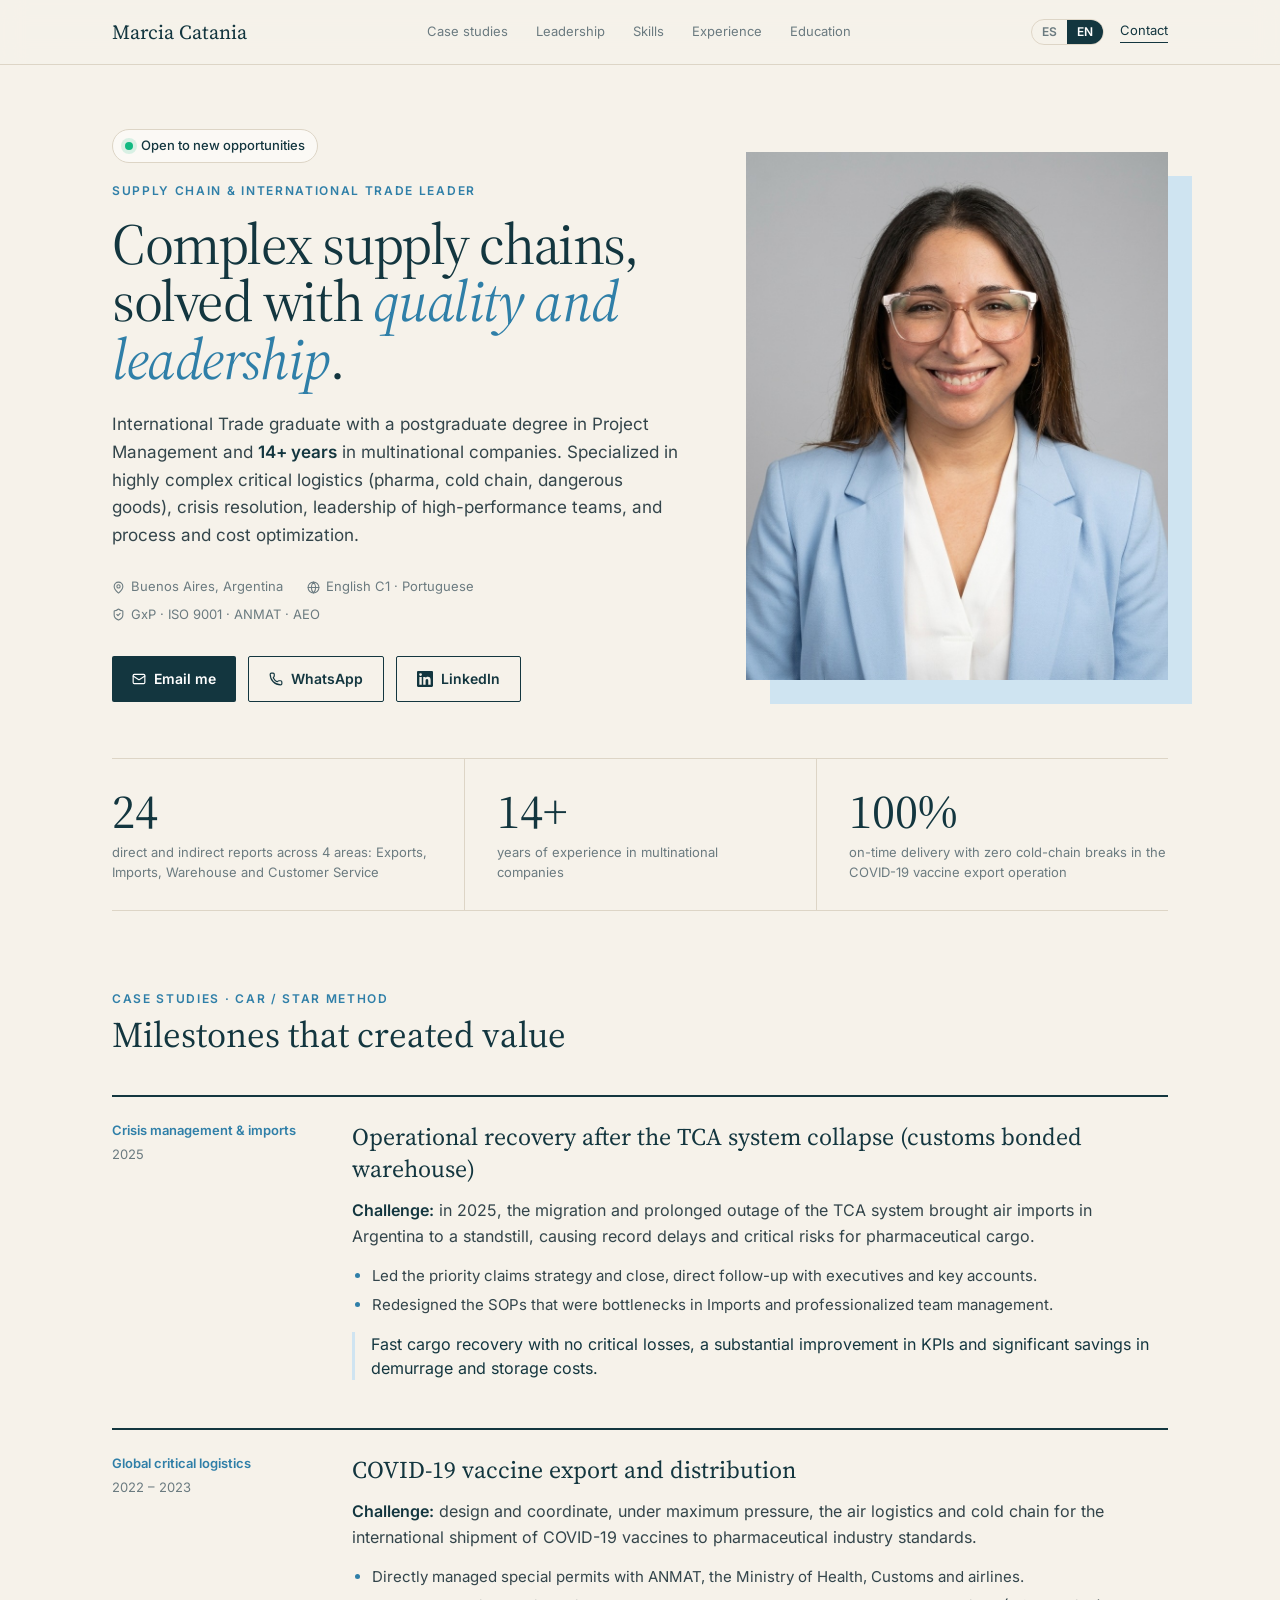
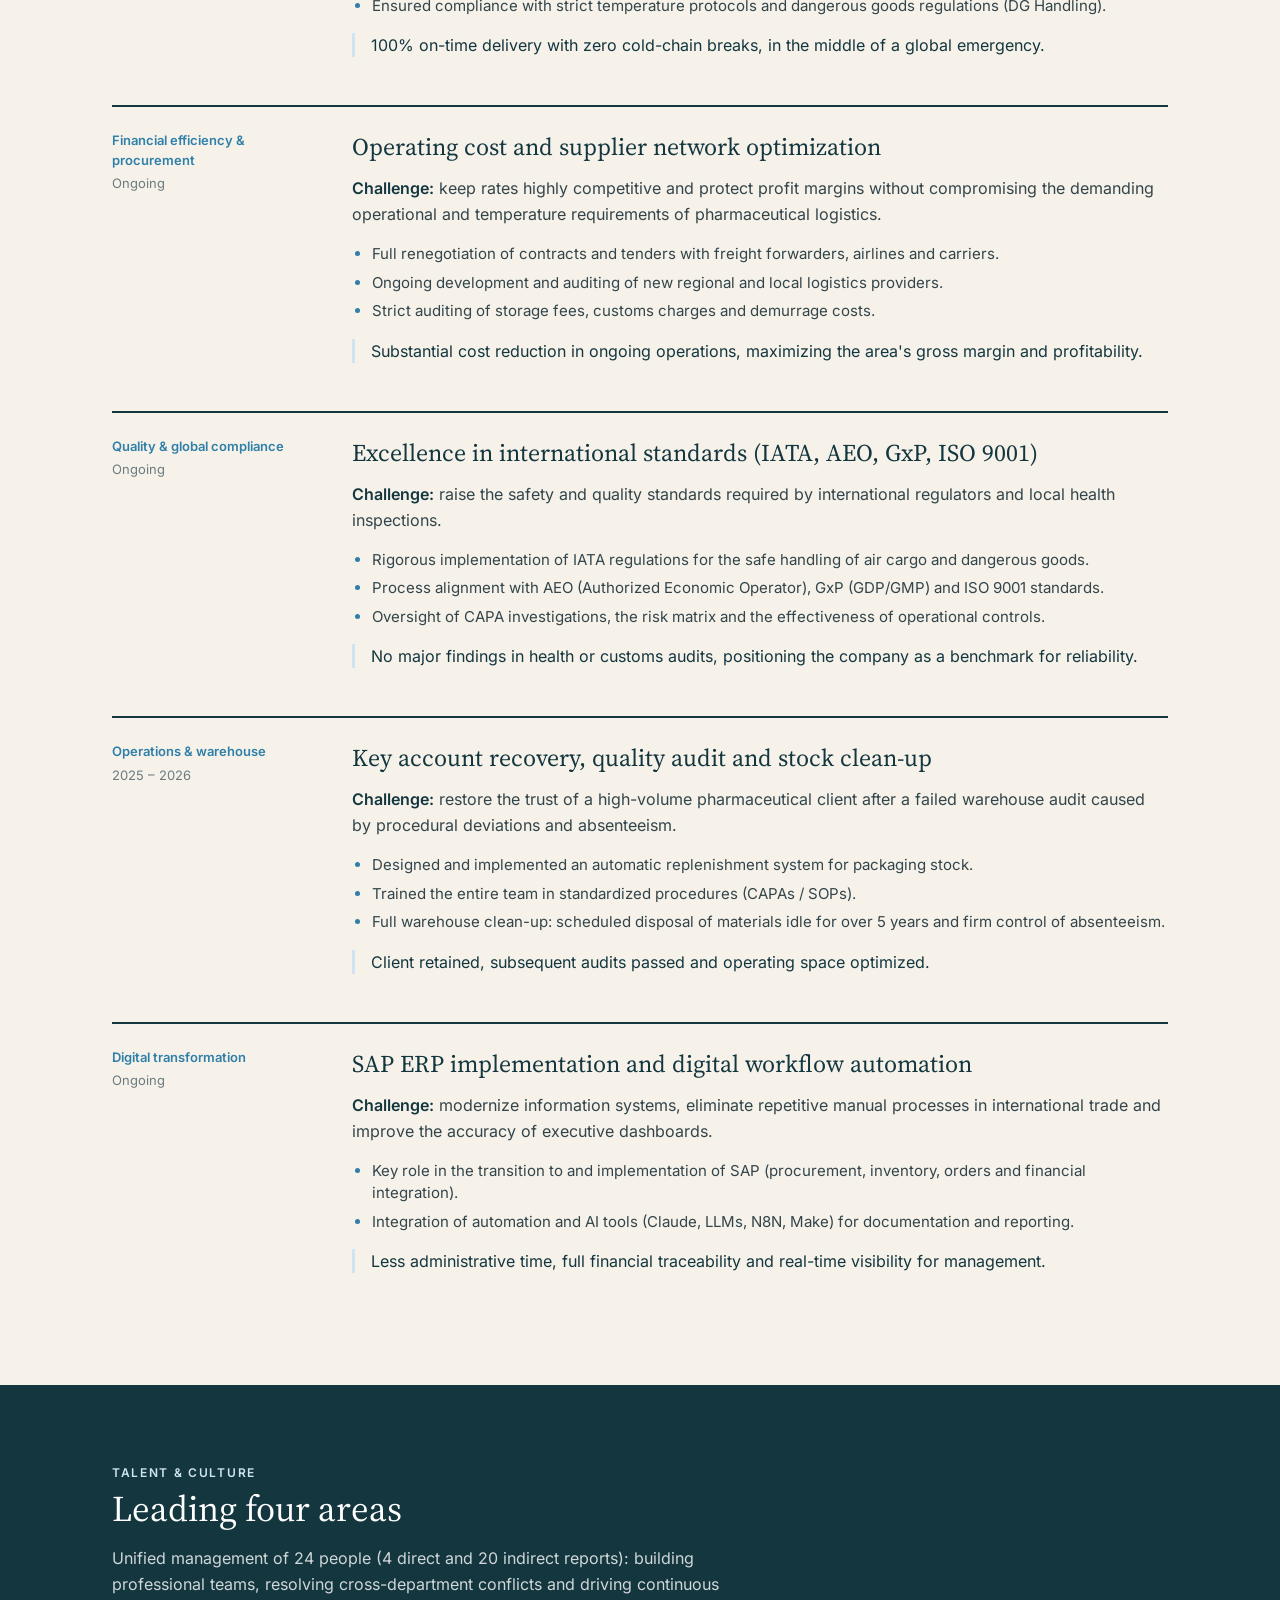
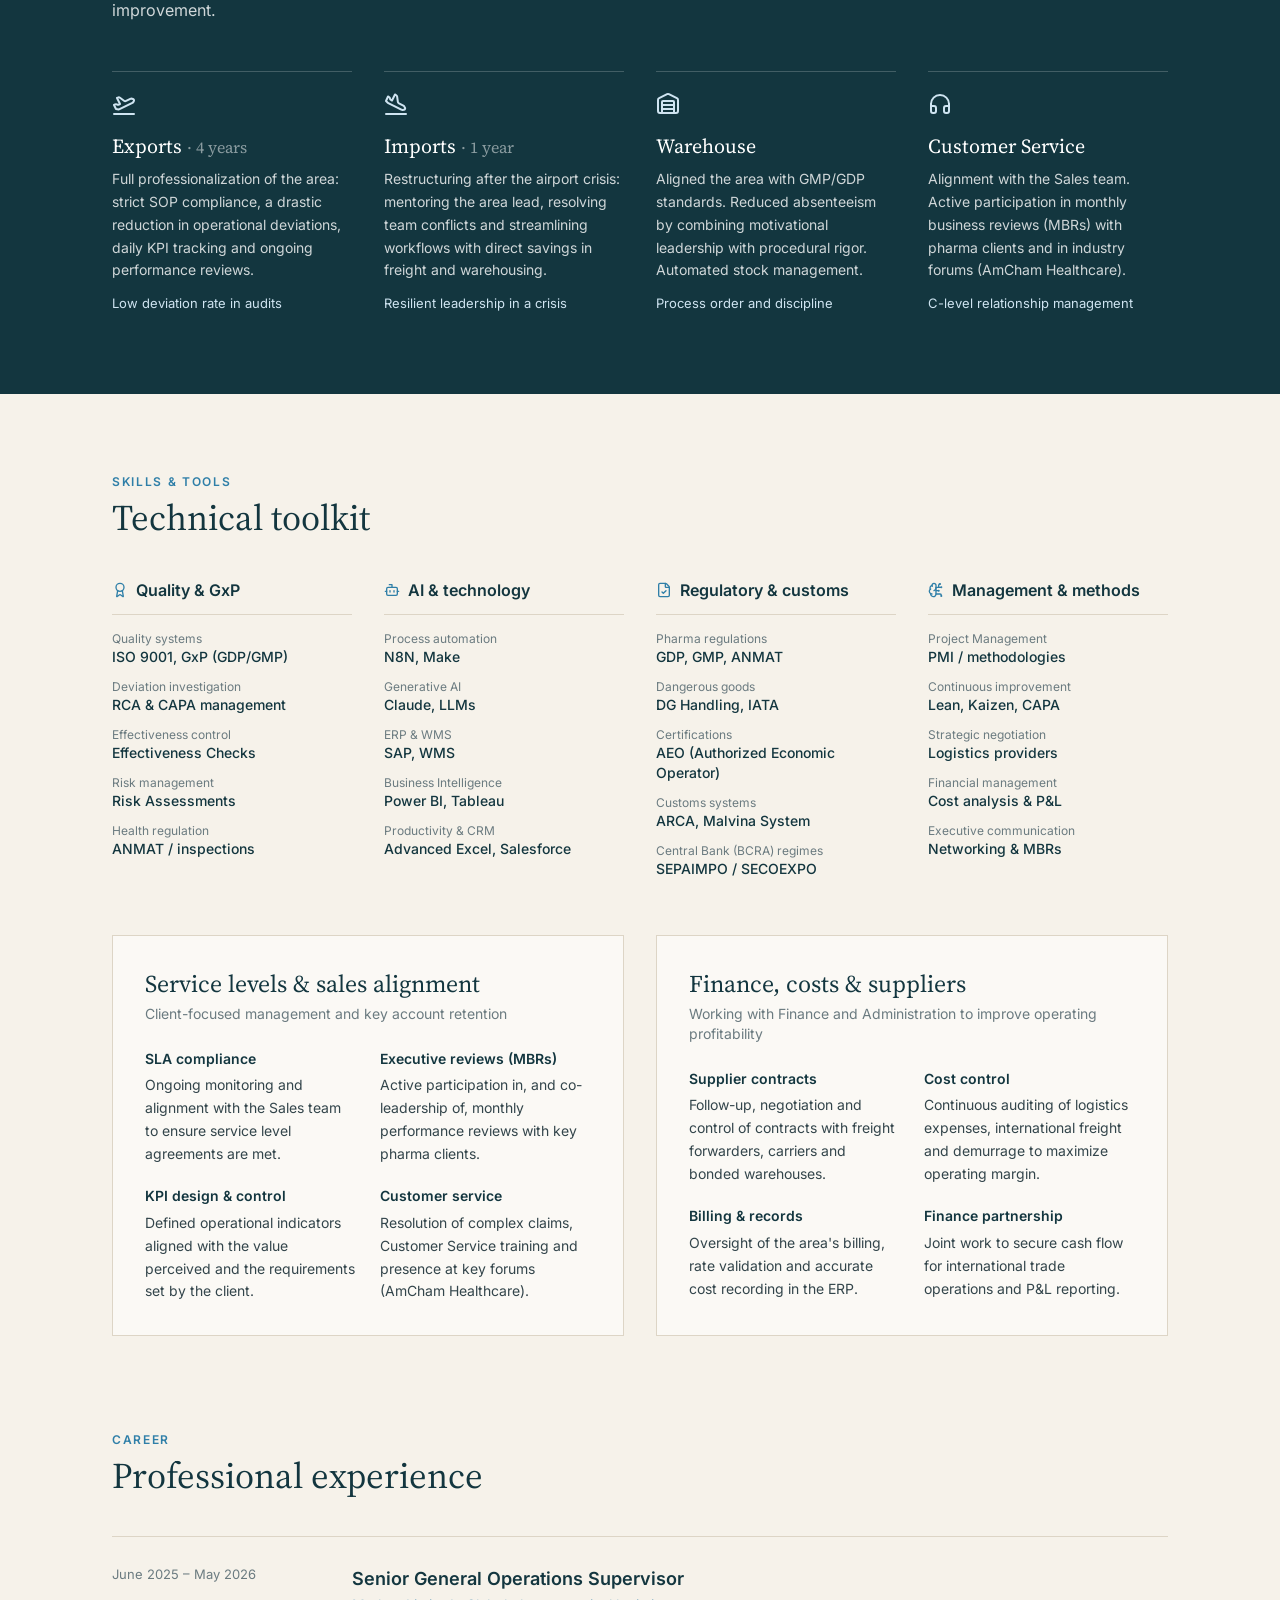
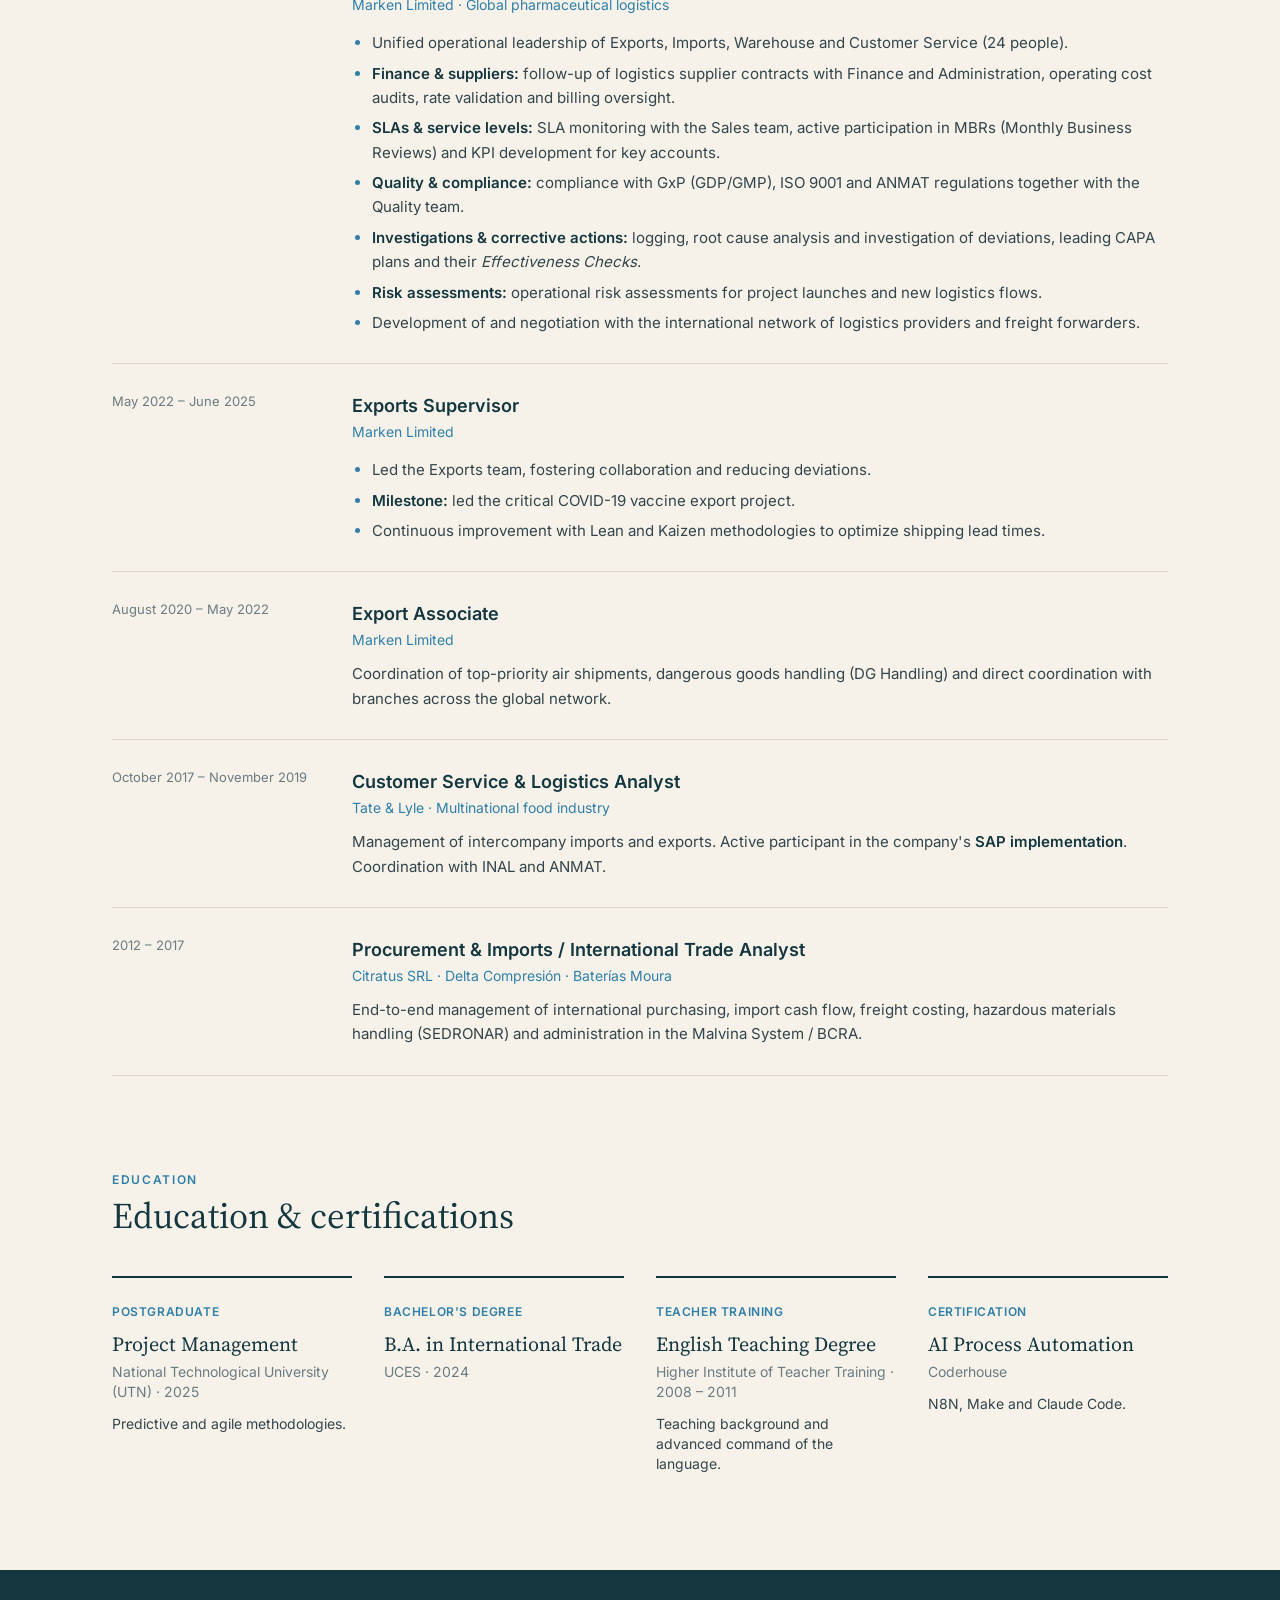
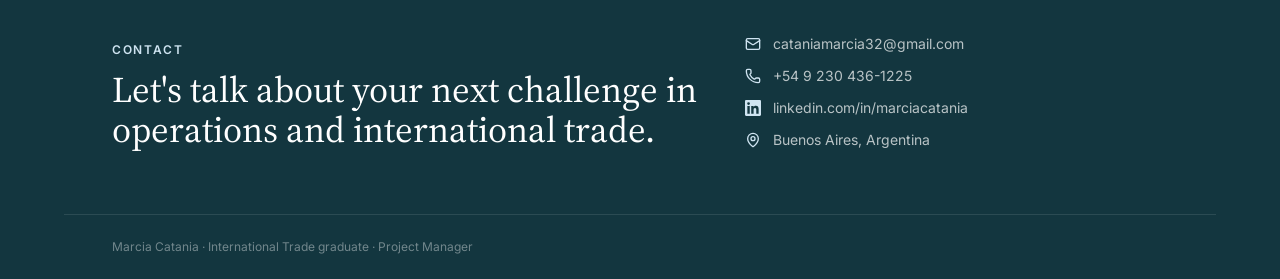
==== sitio/en/index.html @ 51f34025 "Versión en inglés (sitio/en/) con selector ES | EN, vista previa en inglés y repositorio perfil-marc" ====
<!DOCTYPE html>
<html lang="en">
<head>
    <meta charset="UTF-8">
    <meta name="viewport" content="width=device-width, initial-scale=1.0">
    <!-- Versión en inglés de sitio/index.html (20/10). Si se cambia un dato, cambiarlo en las dos. -->
    <title>Marcia Catania · Supply Chain & International Trade Leader</title>
    <meta name="description" content="International Trade graduate with a postgraduate degree in Project Management and 14+ years in multinational companies. Critical pharma logistics, cold chain, crisis management and team leadership.">
    <meta name="theme-color" content="#13363f">

    <!-- Ícono de la pestaña y de la pantalla de inicio del celular -->
    <link rel="icon" href="../img/favicon.svg" type="image/svg+xml">
    <link rel="apple-touch-icon" href="../img/icono-180.png">

    <!-- Las dos versiones se avisan entre sí (Google muestra la del idioma de cada uno) -->
    <link rel="alternate" hreflang="es" href="../">
    <link rel="alternate" hreflang="en" href="./">

    <!-- Vista previa al pegar el link en WhatsApp / LinkedIn (Open Graph). La imagen sale de scripts/armar_imagenes.py.
         WhatsApp y LinkedIn necesitan la dirección completa: si cambia, correr scripts/poner_url.py. -->
    <meta property="og:type" content="profile">
    <meta property="og:url" content="https://cataniamarcia32-sys.github.io/perfil-marcia-catania/en/">
    <meta property="og:locale" content="en_US">
    <meta property="og:title" content="Marcia Catania · Supply Chain & International Trade Leader">
    <meta property="og:description" content="Operations, international trade and critical pharma logistics. 14+ years in multinational companies, leading a team of 24.">
    <meta property="og:image" content="https://cataniamarcia32-sys.github.io/perfil-marcia-catania/img/vista-previa-en.jpg">
    <meta property="og:image:width" content="1200">
    <meta property="og:image:height" content="630">
    <meta property="og:image:alt" content="Marcia Catania · Supply Chain & International Trade Leader">
    <meta name="twitter:card" content="summary_large_image">
    <meta name="twitter:image" content="https://cataniamarcia32-sys.github.io/perfil-marcia-catania/img/vista-previa-en.jpg">

    <link rel="stylesheet" href="../fuentes/fuentes.css">
    <link rel="stylesheet" href="../css/app.css">
</head>
<body>

    <!-- MENÚ FIJO -->
    <header class="sticky top-0 z-50 bg-fondo/90 backdrop-blur-md border-b border-linea">
        <nav class="envoltura flex items-center justify-between h-16">
            <a href="#inicio" class="font-serif text-xl text-tinta">Marcia Catania</a>
            <ul class="hidden md:flex items-center gap-7 text-[13px] text-suave">
                <li><a href="#casos" class="enlace-menu">Case studies</a></li>
                <li><a href="#liderazgo" class="enlace-menu">Leadership</a></li>
                <li><a href="#competencias" class="enlace-menu">Skills</a></li>
                <li><a href="#trayectoria" class="enlace-menu">Experience</a></li>
                <li><a href="#formacion" class="enlace-menu">Education</a></li>
            </ul>
            <div class="flex items-center gap-4">
                <!-- Selector de idioma: lleva a la otra versión, en la misma sección -->
                <div class="idiomas" aria-label="Language">
                    <a href="../" class="cambiar-idioma" lang="es" hreflang="es">ES</a>
                    <span aria-current="true">EN</span>
                </div>
                <a href="#contacto" class="hidden sm:inline text-[13px] text-tinta border-b border-tinta pb-0.5">Contact</a>
                <button id="boton-menu" class="md:hidden text-tinta text-2xl p-1" aria-label="Open menu" aria-expanded="false" aria-controls="menu-celular">
                    <i data-lucide="menu"></i>
                </button>
            </div>
        </nav>
        <!-- Menú desplegable del celular -->
        <ul id="menu-celular" class="hidden md:hidden envoltura pb-4 text-sm text-tinta divide-y divide-linea">
            <li><a href="#casos" class="block py-3">Case studies</a></li>
            <li><a href="#liderazgo" class="block py-3">Leadership</a></li>
            <li><a href="#competencias" class="block py-3">Skills</a></li>
            <li><a href="#trayectoria" class="block py-3">Experience</a></li>
            <li><a href="#formacion" class="block py-3">Education</a></li>
            <li><a href="#contacto" class="block py-3 font-semibold">Contact</a></li>
        </ul>
    </header>

    <main>
        <!-- ENCABEZADO -->
        <section id="inicio" class="envoltura grid lg:grid-cols-[1.35fr_1fr] gap-12 lg:gap-16 items-center pt-12 pb-14 lg:pt-16">
            <div>
                <span class="inline-flex items-center gap-2 mb-5 px-3 py-1.5 rounded-full bg-papel border border-linea text-[13px] font-medium text-tinta">
                    <span class="w-2 h-2 rounded-full bg-emerald-500 ring-4 ring-emerald-500/15"></span> Open to new opportunities
                </span>
                <span class="volanta">Supply Chain & International Trade Leader</span>
                <h1 class="font-serif font-normal text-[2.5rem] sm:text-5xl lg:text-[3.6rem] leading-[1.05] tracking-tight text-tinta mt-4 mb-6">
                    Complex supply chains, solved with <em class="text-acento">quality and leadership</em>.
                </h1>
                <p class="text-[17px] leading-relaxed max-w-xl">
                    International Trade graduate with a postgraduate degree in Project Management and <strong class="text-tinta font-semibold">14+ years</strong> in multinational companies.
                    Specialized in highly complex critical logistics (pharma, cold chain, dangerous goods), crisis resolution,
                    leadership of high-performance teams, and process and cost optimization.
                </p>
                <div class="flex flex-wrap gap-x-6 gap-y-2 mt-7 text-[13px] text-suave">
                    <span class="inline-flex items-center gap-1.5"><i data-lucide="map-pin"></i> Buenos Aires, Argentina</span>
                    <span class="inline-flex items-center gap-1.5"><i data-lucide="globe"></i> English C1 · Portuguese</span>
                    <span class="inline-flex items-center gap-1.5"><i data-lucide="shield-check"></i> GxP · ISO 9001 · ANMAT · AEO</span>
                </div>
                <div class="flex flex-wrap gap-3 mt-8">
                    <a href="mailto:cataniamarcia32@gmail.com" class="btn-primario"><i data-lucide="mail"></i> Email me</a>
                    <a href="https://wa.me/5492304361225" target="_blank" rel="noopener" class="btn-secundario"><i data-lucide="phone"></i> WhatsApp</a>
                    <a href="https://www.linkedin.com/in/marciacatania" target="_blank" rel="noopener" class="btn-secundario"><svg class="w-4 h-4" viewBox="0 0 24 24" fill="currentColor" aria-hidden="true"><path d="M20.45 20.45h-3.56v-5.57c0-1.33-.02-3.04-1.85-3.04-1.85 0-2.14 1.45-2.14 2.94v5.67H9.35V9h3.41v1.56h.05c.48-.9 1.64-1.85 3.37-1.85 3.6 0 4.27 2.37 4.27 5.46v6.28zM5.34 7.43a2.06 2.06 0 1 1 0-4.13 2.06 2.06 0 0 1 0 4.13zM7.12 20.45H3.56V9h3.56v11.45zM22.22 0H1.77C.79 0 0 .77 0 1.73v20.54C0 23.23.79 24 1.77 24h20.45c.98 0 1.78-.77 1.78-1.73V1.73C24 .77 23.2 0 22.22 0z"/></svg> LinkedIn</a>
                </div>
            </div>
            <div class="relative order-first lg:order-none w-[240px] sm:w-full sm:max-w-sm lg:max-w-none mr-6">
                <div class="absolute inset-0 translate-x-6 translate-y-6 bg-celeste" aria-hidden="true"></div>
                <img src="../img/marcia.jpg" alt="Marcia Catania" width="896" height="1095" class="relative w-full aspect-[4/5] object-cover object-top">
            </div>
        </section>

        <!-- NÚMEROS -->
        <div class="envoltura">
            <div class="grid sm:grid-cols-3 border-y border-linea divide-y sm:divide-y-0 sm:divide-x divide-linea">
                <div class="py-7 sm:pr-8">
                    <b class="block font-serif font-normal text-5xl text-tinta leading-none">24</b>
                    <small class="block text-[13px] text-suave mt-2">direct and indirect reports across 4 areas: Exports, Imports, Warehouse and Customer Service</small>
                </div>
                <div class="py-7 sm:px-8">
                    <b class="block font-serif font-normal text-5xl text-tinta leading-none">14+</b>
                    <small class="block text-[13px] text-suave mt-2">years of experience in multinational companies</small>
                </div>
                <div class="py-7 sm:pl-8">
                    <b class="block font-serif font-normal text-5xl text-tinta leading-none">100%</b>
                    <small class="block text-[13px] text-suave mt-2">on-time delivery with zero cold-chain breaks in the COVID-19 vaccine export operation</small>
                </div>
            </div>
        </div>

        <!-- CASOS DE ÉXITO -->
        <section id="casos" class="envoltura pt-20 pb-8">
            <span class="volanta">Case studies · CAR / STAR method</span>
            <h2 class="titulo-seccion">Milestones that created value</h2>

            <div class="space-y-12">
                <article class="grid md:grid-cols-[200px_1fr] gap-4 md:gap-10 border-t-2 border-tinta pt-6">
                    <div class="text-[13px] text-suave"><b class="block text-acento font-semibold mb-1">Crisis management &amp; imports</b>2025</div>
                    <div>
                        <h3 class="font-serif text-2xl text-tinta mb-3">Operational recovery after the TCA system collapse (customs bonded warehouse)</h3>
                        <p class="leading-relaxed"><strong class="text-tinta font-semibold">Challenge:</strong> in 2025, the migration and prolonged outage of the TCA system brought air imports in Argentina to a standstill, causing record delays and critical risks for pharmaceutical cargo.</p>
                        <ul class="lista mt-4 text-[15px]">
                            <li>Led the priority claims strategy and close, direct follow-up with executives and key accounts.</li>
                            <li>Redesigned the SOPs that were bottlenecks in Imports and professionalized team management.</li>
                        </ul>
                        <p class="impacto">Fast cargo recovery with no critical losses, a substantial improvement in KPIs and significant savings in demurrage and storage costs.</p>
                    </div>
                </article>

                <article class="grid md:grid-cols-[200px_1fr] gap-4 md:gap-10 border-t-2 border-tinta pt-6">
                    <div class="text-[13px] text-suave"><b class="block text-acento font-semibold mb-1">Global critical logistics</b>2022 – 2023</div>
                    <div>
                        <h3 class="font-serif text-2xl text-tinta mb-3">COVID-19 vaccine export and distribution</h3>
                        <p class="leading-relaxed"><strong class="text-tinta font-semibold">Challenge:</strong> design and coordinate, under maximum pressure, the air logistics and cold chain for the international shipment of COVID-19 vaccines to pharmaceutical industry standards.</p>
                        <ul class="lista mt-4 text-[15px]">
                            <li>Directly managed special permits with ANMAT, the Ministry of Health, Customs and airlines.</li>
                            <li>Ensured compliance with strict temperature protocols and dangerous goods regulations (DG Handling).</li>
                        </ul>
                        <p class="impacto">100% on-time delivery with zero cold-chain breaks, in the middle of a global emergency.</p>
                    </div>
                </article>

                <article class="grid md:grid-cols-[200px_1fr] gap-4 md:gap-10 border-t-2 border-tinta pt-6">
                    <div class="text-[13px] text-suave"><b class="block text-acento font-semibold mb-1">Financial efficiency &amp; procurement</b>Ongoing</div>
                    <div>
                        <h3 class="font-serif text-2xl text-tinta mb-3">Operating cost and supplier network optimization</h3>
                        <p class="leading-relaxed"><strong class="text-tinta font-semibold">Challenge:</strong> keep rates highly competitive and protect profit margins without compromising the demanding operational and temperature requirements of pharmaceutical logistics.</p>
                        <ul class="lista mt-4 text-[15px]">
                            <li>Full renegotiation of contracts and tenders with freight forwarders, airlines and carriers.</li>
                            <li>Ongoing development and auditing of new regional and local logistics providers.</li>
                            <li>Strict auditing of storage fees, customs charges and demurrage costs.</li>
                        </ul>
                        <p class="impacto">Substantial cost reduction in ongoing operations, maximizing the area's gross margin and profitability.</p>
                    </div>
                </article>

                <article class="grid md:grid-cols-[200px_1fr] gap-4 md:gap-10 border-t-2 border-tinta pt-6">
                    <div class="text-[13px] text-suave"><b class="block text-acento font-semibold mb-1">Quality &amp; global compliance</b>Ongoing</div>
                    <div>
                        <h3 class="font-serif text-2xl text-tinta mb-3">Excellence in international standards (IATA, AEO, GxP, ISO 9001)</h3>
                        <p class="leading-relaxed"><strong class="text-tinta font-semibold">Challenge:</strong> raise the safety and quality standards required by international regulators and local health inspections.</p>
                        <ul class="lista mt-4 text-[15px]">
                            <li>Rigorous implementation of IATA regulations for the safe handling of air cargo and dangerous goods.</li>
                            <li>Process alignment with AEO (Authorized Economic Operator), GxP (GDP/GMP) and ISO 9001 standards.</li>
                            <li>Oversight of CAPA investigations, the risk matrix and the effectiveness of operational controls.</li>
                        </ul>
                        <p class="impacto">No major findings in health or customs audits, positioning the company as a benchmark for reliability.</p>
                    </div>
                </article>

                <article class="grid md:grid-cols-[200px_1fr] gap-4 md:gap-10 border-t-2 border-tinta pt-6">
                    <div class="text-[13px] text-suave"><b class="block text-acento font-semibold mb-1">Operations &amp; warehouse</b>2025 – 2026</div>
                    <div>
                        <h3 class="font-serif text-2xl text-tinta mb-3">Key account recovery, quality audit and stock clean-up</h3>
                        <p class="leading-relaxed"><strong class="text-tinta font-semibold">Challenge:</strong> restore the trust of a high-volume pharmaceutical client after a failed warehouse audit caused by procedural deviations and absenteeism.</p>
                        <ul class="lista mt-4 text-[15px]">
                            <li>Designed and implemented an automatic replenishment system for packaging stock.</li>
                            <li>Trained the entire team in standardized procedures (CAPAs / SOPs).</li>
                            <li>Full warehouse clean-up: scheduled disposal of materials idle for over 5 years and firm control of absenteeism.</li>
                        </ul>
                        <p class="impacto">Client retained, subsequent audits passed and operating space optimized.</p>
                    </div>
                </article>

                <article class="grid md:grid-cols-[200px_1fr] gap-4 md:gap-10 border-t-2 border-tinta pt-6">
                    <div class="text-[13px] text-suave"><b class="block text-acento font-semibold mb-1">Digital transformation</b>Ongoing</div>
                    <div>
                        <h3 class="font-serif text-2xl text-tinta mb-3">SAP ERP implementation and digital workflow automation</h3>
                        <p class="leading-relaxed"><strong class="text-tinta font-semibold">Challenge:</strong> modernize information systems, eliminate repetitive manual processes in international trade and improve the accuracy of executive dashboards.</p>
                        <ul class="lista mt-4 text-[15px]">
                            <li>Key role in the transition to and implementation of SAP (procurement, inventory, orders and financial integration).</li>
                            <li>Integration of automation and AI tools (Claude, LLMs, N8N, Make) for documentation and reporting.</li>
                        </ul>
                        <p class="impacto">Less administrative time, full financial traceability and real-time visibility for management.</p>
                    </div>
                </article>
            </div>
        </section>

        <!-- LIDERAZGO (franja petróleo) -->
        <section id="liderazgo" class="bg-tinta text-white/80 mt-20 py-20">
            <div class="envoltura">
                <span class="volanta !text-celeste">Talent &amp; culture</span>
                <h2 class="titulo-seccion !text-white !mb-4">Leading four areas</h2>
                <p class="max-w-2xl leading-relaxed mb-12">
                    Unified management of 24 people (4 direct and 20 indirect reports): building professional teams,
                    resolving cross-department conflicts and driving continuous improvement.
                </p>
                <div class="grid sm:grid-cols-2 lg:grid-cols-4 gap-x-8 gap-y-10">
                    <div class="border-t border-white/20 pt-5">
                        <i data-lucide="plane-takeoff" class="text-2xl text-celeste"></i>
                        <h3 class="font-serif text-xl text-white mt-4 mb-2">Exports <span class="text-white/50 text-base">· 4 years</span></h3>
                        <p class="text-sm leading-relaxed">Full professionalization of the area: strict SOP compliance, a drastic reduction in operational deviations, daily KPI tracking and ongoing performance reviews.</p>
                        <p class="text-[13px] text-celeste mt-3">Low deviation rate in audits</p>
                    </div>
                    <div class="border-t border-white/20 pt-5">
                        <i data-lucide="plane-landing" class="text-2xl text-celeste"></i>
                        <h3 class="font-serif text-xl text-white mt-4 mb-2">Imports <span class="text-white/50 text-base">· 1 year</span></h3>
                        <p class="text-sm leading-relaxed">Restructuring after the airport crisis: mentoring the area lead, resolving team conflicts and streamlining workflows with direct savings in freight and warehousing.</p>
                        <p class="text-[13px] text-celeste mt-3">Resilient leadership in a crisis</p>
                    </div>
                    <div class="border-t border-white/20 pt-5">
                        <i data-lucide="warehouse" class="text-2xl text-celeste"></i>
                        <h3 class="font-serif text-xl text-white mt-4 mb-2">Warehouse</h3>
                        <p class="text-sm leading-relaxed">Aligned the area with GMP/GDP standards. Reduced absenteeism by combining motivational leadership with procedural rigor. Automated stock management.</p>
                        <p class="text-[13px] text-celeste mt-3">Process order and discipline</p>
                    </div>
                    <div class="border-t border-white/20 pt-5">
                        <i data-lucide="headphones" class="text-2xl text-celeste"></i>
                        <h3 class="font-serif text-xl text-white mt-4 mb-2">Customer Service</h3>
                        <p class="text-sm leading-relaxed">Alignment with the Sales team. Active participation in monthly business reviews (MBRs) with pharma clients and in industry forums (AmCham Healthcare).</p>
                        <p class="text-[13px] text-celeste mt-3">C-level relationship management</p>
                    </div>
                </div>
            </div>
        </section>

        <!-- COMPETENCIAS -->
        <section id="competencias" class="envoltura pt-20">
            <span class="volanta">Skills &amp; tools</span>
            <h2 class="titulo-seccion">Technical toolkit</h2>

            <div class="grid sm:grid-cols-2 lg:grid-cols-4 gap-x-8 gap-y-10">
                <div>
                    <h3 class="flex items-center gap-2 font-semibold text-tinta pb-3 mb-4 border-b border-linea"><i data-lucide="award" class="text-acento"></i> Quality &amp; GxP</h3>
                    <dl class="space-y-3 text-sm">
                        <div><dt class="text-xs text-suave">Quality systems</dt><dd class="font-medium text-tinta">ISO 9001, GxP (GDP/GMP)</dd></div>
                        <div><dt class="text-xs text-suave">Deviation investigation</dt><dd class="font-medium text-tinta">RCA &amp; CAPA management</dd></div>
                        <div><dt class="text-xs text-suave">Effectiveness control</dt><dd class="font-medium text-tinta">Effectiveness Checks</dd></div>
                        <div><dt class="text-xs text-suave">Risk management</dt><dd class="font-medium text-tinta">Risk Assessments</dd></div>
                        <div><dt class="text-xs text-suave">Health regulation</dt><dd class="font-medium text-tinta">ANMAT / inspections</dd></div>
                    </dl>
                </div>
                <div>
                    <h3 class="flex items-center gap-2 font-semibold text-tinta pb-3 mb-4 border-b border-linea"><i data-lucide="bot" class="text-acento"></i> AI &amp; technology</h3>
                    <dl class="space-y-3 text-sm">
                        <div><dt class="text-xs text-suave">Process automation</dt><dd class="font-medium text-tinta">N8N, Make</dd></div>
                        <div><dt class="text-xs text-suave">Generative AI</dt><dd class="font-medium text-tinta">Claude, LLMs</dd></div>
                        <div><dt class="text-xs text-suave">ERP &amp; WMS</dt><dd class="font-medium text-tinta">SAP, WMS</dd></div>
                        <div><dt class="text-xs text-suave">Business Intelligence</dt><dd class="font-medium text-tinta">Power BI, Tableau</dd></div>
                        <div><dt class="text-xs text-suave">Productivity &amp; CRM</dt><dd class="font-medium text-tinta">Advanced Excel, Salesforce</dd></div>
                    </dl>
                </div>
                <div>
                    <h3 class="flex items-center gap-2 font-semibold text-tinta pb-3 mb-4 border-b border-linea"><i data-lucide="file-check" class="text-acento"></i> Regulatory &amp; customs</h3>
                    <dl class="space-y-3 text-sm">
                        <div><dt class="text-xs text-suave">Pharma regulations</dt><dd class="font-medium text-tinta">GDP, GMP, ANMAT</dd></div>
                        <div><dt class="text-xs text-suave">Dangerous goods</dt><dd class="font-medium text-tinta">DG Handling, IATA</dd></div>
                        <div><dt class="text-xs text-suave">Certifications</dt><dd class="font-medium text-tinta">AEO (Authorized Economic Operator)</dd></div>
                        <div><dt class="text-xs text-suave">Customs systems</dt><dd class="font-medium text-tinta">ARCA, Malvina System</dd></div>
                        <div><dt class="text-xs text-suave">Central Bank (BCRA) regimes</dt><dd class="font-medium text-tinta">SEPAIMPO / SECOEXPO</dd></div>
                    </dl>
                </div>
                <div>
                    <h3 class="flex items-center gap-2 font-semibold text-tinta pb-3 mb-4 border-b border-linea"><i data-lucide="brain-circuit" class="text-acento"></i> Management &amp; methods</h3>
                    <dl class="space-y-3 text-sm">
                        <div><dt class="text-xs text-suave">Project Management</dt><dd class="font-medium text-tinta">PMI / methodologies</dd></div>
                        <div><dt class="text-xs text-suave">Continuous improvement</dt><dd class="font-medium text-tinta">Lean, Kaizen, CAPA</dd></div>
                        <div><dt class="text-xs text-suave">Strategic negotiation</dt><dd class="font-medium text-tinta">Logistics providers</dd></div>
                        <div><dt class="text-xs text-suave">Financial management</dt><dd class="font-medium text-tinta">Cost analysis &amp; P&amp;L</dd></div>
                        <div><dt class="text-xs text-suave">Executive communication</dt><dd class="font-medium text-tinta">Networking &amp; MBRs</dd></div>
                    </dl>
                </div>
            </div>

            <!-- Los dos bloques anchos -->
            <div class="grid lg:grid-cols-2 gap-8 mt-14">
                <div class="bg-papel border border-linea p-6 sm:p-8">
                    <h3 class="font-serif text-2xl text-tinta">Service levels &amp; sales alignment</h3>
                    <p class="text-sm text-suave mt-1 mb-6">Client-focused management and key account retention</p>
                    <dl class="grid sm:grid-cols-2 gap-x-6 gap-y-5 text-sm leading-relaxed">
                        <div><dt class="font-semibold text-tinta mb-1">SLA compliance</dt><dd>Ongoing monitoring and alignment with the Sales team to ensure service level agreements are met.</dd></div>
                        <div><dt class="font-semibold text-tinta mb-1">Executive reviews (MBRs)</dt><dd>Active participation in, and co-leadership of, monthly performance reviews with key pharma clients.</dd></div>
                        <div><dt class="font-semibold text-tinta mb-1">KPI design &amp; control</dt><dd>Defined operational indicators aligned with the value perceived and the requirements set by the client.</dd></div>
                        <div><dt class="font-semibold text-tinta mb-1">Customer service</dt><dd>Resolution of complex claims, Customer Service training and presence at key forums (AmCham Healthcare).</dd></div>
                    </dl>
                </div>
                <div class="bg-papel border border-linea p-6 sm:p-8">
                    <h3 class="font-serif text-2xl text-tinta">Finance, costs &amp; suppliers</h3>
                    <p class="text-sm text-suave mt-1 mb-6">Working with Finance and Administration to improve operating profitability</p>
                    <dl class="grid sm:grid-cols-2 gap-x-6 gap-y-5 text-sm leading-relaxed">
                        <div><dt class="font-semibold text-tinta mb-1">Supplier contracts</dt><dd>Follow-up, negotiation and control of contracts with freight forwarders, carriers and bonded warehouses.</dd></div>
                        <div><dt class="font-semibold text-tinta mb-1">Cost control</dt><dd>Continuous auditing of logistics expenses, international freight and demurrage to maximize operating margin.</dd></div>
                        <div><dt class="font-semibold text-tinta mb-1">Billing &amp; records</dt><dd>Oversight of the area's billing, rate validation and accurate cost recording in the ERP.</dd></div>
                        <div><dt class="font-semibold text-tinta mb-1">Finance partnership</dt><dd>Joint work to secure cash flow for international trade operations and P&amp;L reporting.</dd></div>
                    </dl>
                </div>
            </div>
        </section>

        <!-- TRAYECTORIA -->
        <section id="trayectoria" class="envoltura pt-24">
            <span class="volanta">Career</span>
            <h2 class="titulo-seccion">Professional experience</h2>

            <div class="border-b border-linea">
                <article class="grid md:grid-cols-[200px_1fr] gap-2 md:gap-10 py-7 border-t border-linea">
                    <div class="text-[13px] text-suave">June 2025 – May 2026</div>
                    <div>
                        <h3 class="text-lg font-semibold text-tinta">Senior General Operations Supervisor</h3>
                        <div class="text-sm text-acento mt-0.5 mb-4">Marken Limited · Global pharmaceutical logistics</div>
                        <ul class="lista text-[15px] leading-relaxed">
                            <li>Unified operational leadership of Exports, Imports, Warehouse and Customer Service (24 people).</li>
                            <li><strong class="text-tinta font-semibold">Finance &amp; suppliers:</strong> follow-up of logistics supplier contracts with Finance and Administration, operating cost audits, rate validation and billing oversight.</li>
                            <li><strong class="text-tinta font-semibold">SLAs &amp; service levels:</strong> SLA monitoring with the Sales team, active participation in MBRs (Monthly Business Reviews) and KPI development for key accounts.</li>
                            <li><strong class="text-tinta font-semibold">Quality &amp; compliance:</strong> compliance with GxP (GDP/GMP), ISO 9001 and ANMAT regulations together with the Quality team.</li>
                            <li><strong class="text-tinta font-semibold">Investigations &amp; corrective actions:</strong> logging, root cause analysis and investigation of deviations, leading CAPA plans and their <em>Effectiveness Checks</em>.</li>
                            <li><strong class="text-tinta font-semibold">Risk assessments:</strong> operational risk assessments for project launches and new logistics flows.</li>
                            <li>Development of and negotiation with the international network of logistics providers and freight forwarders.</li>
                        </ul>
                    </div>
                </article>

                <article class="grid md:grid-cols-[200px_1fr] gap-2 md:gap-10 py-7 border-t border-linea">
                    <div class="text-[13px] text-suave">May 2022 – June 2025</div>
                    <div>
                        <h3 class="text-lg font-semibold text-tinta">Exports Supervisor</h3>
                        <div class="text-sm text-acento mt-0.5 mb-4">Marken Limited</div>
                        <ul class="lista text-[15px] leading-relaxed">
                            <li>Led the Exports team, fostering collaboration and reducing deviations.</li>
                            <li><strong class="text-tinta font-semibold">Milestone:</strong> led the critical COVID-19 vaccine export project.</li>
                            <li>Continuous improvement with Lean and Kaizen methodologies to optimize shipping lead times.</li>
                        </ul>
                    </div>
                </article>

                <article class="grid md:grid-cols-[200px_1fr] gap-2 md:gap-10 py-7 border-t border-linea">
                    <div class="text-[13px] text-suave">August 2020 – May 2022</div>
                    <div>
                        <h3 class="text-lg font-semibold text-tinta">Export Associate</h3>
                        <div class="text-sm text-acento mt-0.5 mb-3">Marken Limited</div>
                        <p class="text-[15px] leading-relaxed">Coordination of top-priority air shipments, dangerous goods handling (DG Handling) and direct coordination with branches across the global network.</p>
                    </div>
                </article>

                <article class="grid md:grid-cols-[200px_1fr] gap-2 md:gap-10 py-7 border-t border-linea">
                    <div class="text-[13px] text-suave">October 2017 – November 2019</div>
                    <div>
                        <h3 class="text-lg font-semibold text-tinta">Customer Service &amp; Logistics Analyst</h3>
                        <div class="text-sm text-acento mt-0.5 mb-3">Tate &amp; Lyle · Multinational food industry</div>
                        <p class="text-[15px] leading-relaxed">Management of intercompany imports and exports. Active participant in the company's <strong class="text-tinta font-semibold">SAP implementation</strong>. Coordination with INAL and ANMAT.</p>
                    </div>
                </article>

                <article class="grid md:grid-cols-[200px_1fr] gap-2 md:gap-10 py-7 border-t border-linea">
                    <div class="text-[13px] text-suave">2012 – 2017</div>
                    <div>
                        <h3 class="text-lg font-semibold text-tinta">Procurement &amp; Imports / International Trade Analyst</h3>
                        <div class="text-sm text-acento mt-0.5 mb-3">Citratus SRL · Delta Compresión · Baterías Moura</div>
                        <p class="text-[15px] leading-relaxed">End-to-end management of international purchasing, import cash flow, freight costing, hazardous materials handling (SEDRONAR) and administration in the Malvina System / BCRA.</p>
                    </div>
                </article>
            </div>
        </section>

        <!-- FORMACIÓN -->
        <section id="formacion" class="envoltura pt-24 pb-24">
            <span class="volanta">Education</span>
            <h2 class="titulo-seccion">Education &amp; certifications</h2>

            <div class="grid sm:grid-cols-2 lg:grid-cols-4 gap-8">
                <div class="border-t-2 border-tinta pt-5">
                    <span class="text-xs font-semibold uppercase tracking-wider text-acento">Postgraduate</span>
                    <h3 class="font-serif text-xl text-tinta mt-2">Project Management</h3>
                    <p class="text-sm text-suave mt-1">National Technological University (UTN) · 2025</p>
                    <p class="text-sm mt-3">Predictive and agile methodologies.</p>
                </div>
                <div class="border-t-2 border-tinta pt-5">
                    <span class="text-xs font-semibold uppercase tracking-wider text-acento">Bachelor's degree</span>
                    <h3 class="font-serif text-xl text-tinta mt-2">B.A. in International Trade</h3>
                    <p class="text-sm text-suave mt-1">UCES · 2024</p>
                </div>
                <div class="border-t-2 border-tinta pt-5">
                    <span class="text-xs font-semibold uppercase tracking-wider text-acento">Teacher training</span>
                    <h3 class="font-serif text-xl text-tinta mt-2">English Teaching Degree</h3>
                    <p class="text-sm text-suave mt-1">Higher Institute of Teacher Training · 2008 – 2011</p>
                    <p class="text-sm mt-3">Teaching background and advanced command of the language.</p>
                </div>
                <div class="border-t-2 border-tinta pt-5">
                    <span class="text-xs font-semibold uppercase tracking-wider text-acento">Certification</span>
                    <h3 class="font-serif text-xl text-tinta mt-2">AI Process Automation</h3>
                    <p class="text-sm text-suave mt-1">Coderhouse</p>
                    <p class="text-sm mt-3">N8N, Make and Claude Code.</p>
                </div>
            </div>
        </section>
    </main>

    <!-- CONTACTO -->
    <footer id="contacto" class="bg-tinta text-white/70">
        <div class="envoltura py-16 grid md:grid-cols-[1.4fr_1fr] gap-10 items-end">
            <div>
                <span class="volanta !text-celeste">Contact</span>
                <p class="font-serif text-3xl sm:text-4xl text-white mt-3 leading-tight">Let's talk about your next challenge in operations and international trade.</p>
            </div>
            <div class="space-y-3 text-sm">
                <a href="mailto:cataniamarcia32@gmail.com" class="flex items-center gap-3 hover:text-white transition-colors"><i data-lucide="mail" class="text-celeste text-base"></i> cataniamarcia32@gmail.com</a>
                <a href="https://wa.me/5492304361225" target="_blank" rel="noopener" class="flex items-center gap-3 hover:text-white transition-colors"><i data-lucide="phone" class="text-celeste text-base"></i> +54 9 230 436-1225</a>
                <a href="https://www.linkedin.com/in/marciacatania" target="_blank" rel="noopener" class="flex items-center gap-3 hover:text-white transition-colors"><svg class="w-4 h-4 text-celeste" viewBox="0 0 24 24" fill="currentColor" aria-hidden="true"><path d="M20.45 20.45h-3.56v-5.57c0-1.33-.02-3.04-1.85-3.04-1.85 0-2.14 1.45-2.14 2.94v5.67H9.35V9h3.41v1.56h.05c.48-.9 1.64-1.85 3.37-1.85 3.6 0 4.27 2.37 4.27 5.46v6.28zM5.34 7.43a2.06 2.06 0 1 1 0-4.13 2.06 2.06 0 0 1 0 4.13zM7.12 20.45H3.56V9h3.56v11.45zM22.22 0H1.77C.79 0 0 .77 0 1.73v20.54C0 23.23.79 24 1.77 24h20.45c.98 0 1.78-.77 1.78-1.73V1.73C24 .77 23.2 0 22.22 0z"/></svg> linkedin.com/in/marciacatania</a>
                <span class="flex items-center gap-3"><i data-lucide="map-pin" class="text-celeste text-base"></i> Buenos Aires, Argentina</span>
            </div>
        </div>
        <div class="envoltura py-6 border-t border-white/10 text-xs text-white/40">
            Marcia Catania · International Trade graduate · Project Manager
        </div>
    </footer>

    <script src="../js/vendor/lucide.min.js"></script>
    <script>
        lucide.createIcons();

        // Menú del celular: se abre con el botón y se cierra al tocar una opción
        const botonMenu = document.getElementById("boton-menu");
        const menuCelular = document.getElementById("menu-celular");
        botonMenu.addEventListener("click", () => {
            const abierto = menuCelular.classList.toggle("hidden") === false;
            botonMenu.setAttribute("aria-expanded", abierto);
        });
        menuCelular.querySelectorAll("a").forEach(a => a.addEventListener("click", () => {
            menuCelular.classList.add("hidden");
            botonMenu.setAttribute("aria-expanded", false);
        }));

        // Al cambiar de idioma se queda en la misma sección (las dos versiones usan los mismos id)
        document.querySelectorAll(".cambiar-idioma").forEach(a => a.addEventListener("click", () => {
            a.href = a.getAttribute("href").split("#")[0] + location.hash;
        }));
    </script>
</body>
</html>
---- sitio/fuentes/fuentes.css ----
/* Copiado de Apuestas: solo Inter */
/* latin-ext */
@font-face {
  font-family: 'Inter';
  font-style: normal;
  font-weight: 300;
  font-display: swap;
  src: url(Inter-300-latin-ext.woff2) format('woff2');
  unicode-range: U+0100-02BA, U+02BD-02C5, U+02C7-02CC, U+02CE-02D7, U+02DD-02FF, U+0304, U+0308, U+0329, U+1D00-1DBF, U+1E00-1E9F, U+1EF2-1EFF, U+2020, U+20A0-20AB, U+20AD-20C0, U+2113, U+2C60-2C7F, U+A720-A7FF;
}
/* latin */
@font-face {
  font-family: 'Inter';
  font-style: normal;
  font-weight: 300;
  font-display: swap;
  src: url(Inter-300-latin.woff2) format('woff2');
  unicode-range: U+0000-00FF, U+0131, U+0152-0153, U+02BB-02BC, U+02C6, U+02DA, U+02DC, U+0304, U+0308, U+0329, U+2000-206F, U+20AC, U+2122, U+2191, U+2193, U+2212, U+2215, U+FEFF, U+FFFD;
}
/* latin-ext */
@font-face {
  font-family: 'Inter';
  font-style: normal;
  font-weight: 400;
  font-display: swap;
  src: url(Inter-400-latin-ext.woff2) format('woff2');
  unicode-range: U+0100-02BA, U+02BD-02C5, U+02C7-02CC, U+02CE-02D7, U+02DD-02FF, U+0304, U+0308, U+0329, U+1D00-1DBF, U+1E00-1E9F, U+1EF2-1EFF, U+2020, U+20A0-20AB, U+20AD-20C0, U+2113, U+2C60-2C7F, U+A720-A7FF;
}
/* latin */
@font-face {
  font-family: 'Inter';
  font-style: normal;
  font-weight: 400;
  font-display: swap;
  src: url(Inter-400-latin.woff2) format('woff2');
  unicode-range: U+0000-00FF, U+0131, U+0152-0153, U+02BB-02BC, U+02C6, U+02DA, U+02DC, U+0304, U+0308, U+0329, U+2000-206F, U+20AC, U+2122, U+2191, U+2193, U+2212, U+2215, U+FEFF, U+FFFD;
}
/* latin-ext */
@font-face {
  font-family: 'Inter';
  font-style: normal;
  font-weight: 500;
  font-display: swap;
  src: url(Inter-500-latin-ext.woff2) format('woff2');
  unicode-range: U+0100-02BA, U+02BD-02C5, U+02C7-02CC, U+02CE-02D7, U+02DD-02FF, U+0304, U+0308, U+0329, U+1D00-1DBF, U+1E00-1E9F, U+1EF2-1EFF, U+2020, U+20A0-20AB, U+20AD-20C0, U+2113, U+2C60-2C7F, U+A720-A7FF;
}
/* latin */
@font-face {
  font-family: 'Inter';
  font-style: normal;
  font-weight: 500;
  font-display: swap;
  src: url(Inter-500-latin.woff2) format('woff2');
  unicode-range: U+0000-00FF, U+0131, U+0152-0153, U+02BB-02BC, U+02C6, U+02DA, U+02DC, U+0304, U+0308, U+0329, U+2000-206F, U+20AC, U+2122, U+2191, U+2193, U+2212, U+2215, U+FEFF, U+FFFD;
}
/* latin-ext */
@font-face {
  font-family: 'Inter';
  font-style: normal;
  font-weight: 600;
  font-display: swap;
  src: url(Inter-600-latin-ext.woff2) format('woff2');
  unicode-range: U+0100-02BA, U+02BD-02C5, U+02C7-02CC, U+02CE-02D7, U+02DD-02FF, U+0304, U+0308, U+0329, U+1D00-1DBF, U+1E00-1E9F, U+1EF2-1EFF, U+2020, U+20A0-20AB, U+20AD-20C0, U+2113, U+2C60-2C7F, U+A720-A7FF;
}
/* latin */
@font-face {
  font-family: 'Inter';
  font-style: normal;
  font-weight: 600;
  font-display: swap;
  src: url(Inter-600-latin.woff2) format('woff2');
  unicode-range: U+0000-00FF, U+0131, U+0152-0153, U+02BB-02BC, U+02C6, U+02DA, U+02DC, U+0304, U+0308, U+0329, U+2000-206F, U+20AC, U+2122, U+2191, U+2193, U+2212, U+2215, U+FEFF, U+FFFD;
}
/* latin-ext */
@font-face {
  font-family: 'Inter';
  font-style: normal;
  font-weight: 700;
  font-display: swap;
  src: url(Inter-700-latin-ext.woff2) format('woff2');
  unicode-range: U+0100-02BA, U+02BD-02C5, U+02C7-02CC, U+02CE-02D7, U+02DD-02FF, U+0304, U+0308, U+0329, U+1D00-1DBF, U+1E00-1E9F, U+1EF2-1EFF, U+2020, U+20A0-20AB, U+20AD-20C0, U+2113, U+2C60-2C7F, U+A720-A7FF;
}
/* latin */
@font-face {
  font-family: 'Inter';
  font-style: normal;
  font-weight: 700;
  font-display: swap;
  src: url(Inter-700-latin.woff2) format('woff2');
  unicode-range: U+0000-00FF, U+0131, U+0152-0153, U+02BB-02BC, U+02C6, U+02DA, U+02DC, U+0304, U+0308, U+0329, U+2000-206F, U+20AC, U+2122, U+2191, U+2193, U+2212, U+2215, U+FEFF, U+FFFD;
}
/* latin-ext */
@font-face {
  font-family: 'Inter';
  font-style: normal;
  font-weight: 800;
  font-display: swap;
  src: url(Inter-800-latin-ext.woff2) format('woff2');
  unicode-range: U+0100-02BA, U+02BD-02C5, U+02C7-02CC, U+02CE-02D7, U+02DD-02FF, U+0304, U+0308, U+0329, U+1D00-1DBF, U+1E00-1E9F, U+1EF2-1EFF, U+2020, U+20A0-20AB, U+20AD-20C0, U+2113, U+2C60-2C7F, U+A720-A7FF;
}
/* latin */
@font-face {
  font-family: 'Inter';
  font-style: normal;
  font-weight: 800;
  font-display: swap;
  src: url(Inter-800-latin.woff2) format('woff2');
  unicode-range: U+0000-00FF, U+0131, U+0152-0153, U+02BB-02BC, U+02C6, U+02DA, U+02DC, U+0304, U+0308, U+0329, U+2000-206F, U+20AC, U+2122, U+2191, U+2193, U+2212, U+2215, U+FEFF, U+FFFD;
}
/* latin-ext */
@font-face {
  font-family: 'Inter';
  font-style: normal;
  font-weight: 900;
  font-display: swap;
  src: url(Inter-900-latin-ext.woff2) format('woff2');
  unicode-range: U+0100-02BA, U+02BD-02C5, U+02C7-02CC, U+02CE-02D7, U+02DD-02FF, U+0304, U+0308, U+0329, U+1D00-1DBF, U+1E00-1E9F, U+1EF2-1EFF, U+2020, U+20A0-20AB, U+20AD-20C0, U+2113, U+2C60-2C7F, U+A720-A7FF;
}
/* latin */
@font-face {
  font-family: 'Inter';
  font-style: normal;
  font-weight: 900;
  font-display: swap;
  src: url(Inter-900-latin.woff2) format('woff2');
  unicode-range: U+0000-00FF, U+0131, U+0152-0153, U+02BB-02BC, U+02C6, U+02DA, U+02DC, U+0304, U+0308, U+0329, U+2000-206F, U+20AC, U+2122, U+2191, U+2193, U+2212, U+2215, U+FEFF, U+FFFD;
}

/* Source Serif 4 (licencia OFL), bajada de Google Fonts el 19/10/2026: fuente variable 400-600 */
/* latin-ext */
@font-face {
  font-family: 'Source Serif 4';
  font-style: italic;
  font-weight: 400 600;
  font-display: swap;
  src: url(SourceSerif4-italic-latin-ext.woff2) format('woff2');
  unicode-range: U+0100-02BA, U+02BD-02C5, U+02C7-02CC, U+02CE-02D7, U+02DD-02FF, U+0304, U+0308, U+0329, U+1D00-1DBF, U+1E00-1E9F, U+1EF2-1EFF, U+2020, U+20A0-20AB, U+20AD-20C4, U+2113, U+2C60-2C7F, U+A720-A7FF;
}
/* latin */
@font-face {
  font-family: 'Source Serif 4';
  font-style: italic;
  font-weight: 400 600;
  font-display: swap;
  src: url(SourceSerif4-italic-latin.woff2) format('woff2');
  unicode-range: U+0000-00FF, U+0131, U+0152-0153, U+02BB-02BC, U+02C6, U+02DA, U+02DC, U+0304, U+0308, U+0329, U+2000-206F, U+20AC, U+2122, U+2191, U+2193, U+2212, U+2215, U+FEFF, U+FFFD;
}
/* latin-ext */
@font-face {
  font-family: 'Source Serif 4';
  font-style: normal;
  font-weight: 400 600;
  font-display: swap;
  src: url(SourceSerif4-normal-latin-ext.woff2) format('woff2');
  unicode-range: U+0100-02BA, U+02BD-02C5, U+02C7-02CC, U+02CE-02D7, U+02DD-02FF, U+0304, U+0308, U+0329, U+1D00-1DBF, U+1E00-1E9F, U+1EF2-1EFF, U+2020, U+20A0-20AB, U+20AD-20C4, U+2113, U+2C60-2C7F, U+A720-A7FF;
}
/* latin */
@font-face {
  font-family: 'Source Serif 4';
  font-style: normal;
  font-weight: 400 600;
  font-display: swap;
  src: url(SourceSerif4-normal-latin.woff2) format('woff2');
  unicode-range: U+0000-00FF, U+0131, U+0152-0153, U+02BB-02BC, U+02C6, U+02DA, U+02DC, U+0304, U+0308, U+0329, U+2000-206F, U+20AC, U+2122, U+2191, U+2193, U+2212, U+2215, U+FEFF, U+FFFD;
}
---- sitio/css/app.css ----
*,:after,:before{--tw-border-spacing-x:0;--tw-border-spacing-y:0;--tw-translate-x:0;--tw-translate-y:0;--tw-rotate:0;--tw-skew-x:0;--tw-skew-y:0;--tw-scale-x:1;--tw-scale-y:1;--tw-pan-x: ;--tw-pan-y: ;--tw-pinch-zoom: ;--tw-scroll-snap-strictness:proximity;--tw-gradient-from-position: ;--tw-gradient-via-position: ;--tw-gradient-to-position: ;--tw-ordinal: ;--tw-slashed-zero: ;--tw-numeric-figure: ;--tw-numeric-spacing: ;--tw-numeric-fraction: ;--tw-ring-inset: ;--tw-ring-offset-width:0px;--tw-ring-offset-color:#fff;--tw-ring-color:rgba(59,130,246,.5);--tw-ring-offset-shadow:0 0 #0000;--tw-ring-shadow:0 0 #0000;--tw-shadow:0 0 #0000;--tw-shadow-colored:0 0 #0000;--tw-blur: ;--tw-brightness: ;--tw-contrast: ;--tw-grayscale: ;--tw-hue-rotate: ;--tw-invert: ;--tw-saturate: ;--tw-sepia: ;--tw-drop-shadow: ;--tw-backdrop-blur: ;--tw-backdrop-brightness: ;--tw-backdrop-contrast: ;--tw-backdrop-grayscale: ;--tw-backdrop-hue-rotate: ;--tw-backdrop-invert: ;--tw-backdrop-opacity: ;--tw-backdrop-saturate: ;--tw-backdrop-sepia: ;--tw-contain-size: ;--tw-contain-layout: ;--tw-contain-paint: ;--tw-contain-style: }::backdrop{--tw-border-spacing-x:0;--tw-border-spacing-y:0;--tw-translate-x:0;--tw-translate-y:0;--tw-rotate:0;--tw-skew-x:0;--tw-skew-y:0;--tw-scale-x:1;--tw-scale-y:1;--tw-pan-x: ;--tw-pan-y: ;--tw-pinch-zoom: ;--tw-scroll-snap-strictness:proximity;--tw-gradient-from-position: ;--tw-gradient-via-position: ;--tw-gradient-to-position: ;--tw-ordinal: ;--tw-slashed-zero: ;--tw-numeric-figure: ;--tw-numeric-spacing: ;--tw-numeric-fraction: ;--tw-ring-inset: ;--tw-ring-offset-width:0px;--tw-ring-offset-color:#fff;--tw-ring-color:rgba(59,130,246,.5);--tw-ring-offset-shadow:0 0 #0000;--tw-ring-shadow:0 0 #0000;--tw-shadow:0 0 #0000;--tw-shadow-colored:0 0 #0000;--tw-blur: ;--tw-brightness: ;--tw-contrast: ;--tw-grayscale: ;--tw-hue-rotate: ;--tw-invert: ;--tw-saturate: ;--tw-sepia: ;--tw-drop-shadow: ;--tw-backdrop-blur: ;--tw-backdrop-brightness: ;--tw-backdrop-contrast: ;--tw-backdrop-grayscale: ;--tw-backdrop-hue-rotate: ;--tw-backdrop-invert: ;--tw-backdrop-opacity: ;--tw-backdrop-saturate: ;--tw-backdrop-sepia: ;--tw-contain-size: ;--tw-contain-layout: ;--tw-contain-paint: ;--tw-contain-style: }
/*! tailwindcss v3.4.17 | MIT License | https://tailwindcss.com*/*,:after,:before{border:0 solid #e5e7eb;box-sizing:border-box}:after,:before{--tw-content:""}:host,html{line-height:1.5;-webkit-text-size-adjust:100%;font-family:Inter,sans-serif;font-feature-settings:normal;font-variation-settings:normal;-moz-tab-size:4;-o-tab-size:4;tab-size:4;-webkit-tap-highlight-color:transparent}body{line-height:inherit;margin:0}hr{border-top-width:1px;color:inherit;height:0}abbr:where([title]){-webkit-text-decoration:underline dotted;text-decoration:underline dotted}h1,h2,h3,h4,h5,h6{font-size:inherit;font-weight:inherit}a{color:inherit;text-decoration:inherit}b,strong{font-weight:bolder}code,kbd,pre,samp{font-family:ui-monospace,SFMono-Regular,Menlo,Monaco,Consolas,Liberation Mono,Courier New,monospace;font-feature-settings:normal;font-size:1em;font-variation-settings:normal}small{font-size:80%}sub,sup{font-size:75%;line-height:0;position:relative;vertical-align:baseline}sub{bottom:-.25em}sup{top:-.5em}table{border-collapse:collapse;border-color:inherit;text-indent:0}button,input,optgroup,select,textarea{color:inherit;font-family:inherit;font-feature-settings:inherit;font-size:100%;font-variation-settings:inherit;font-weight:inherit;letter-spacing:inherit;line-height:inherit;margin:0;padding:0}button,select{text-transform:none}button,input:where([type=button]),input:where([type=reset]),input:where([type=submit]){-webkit-appearance:button;background-color:transparent;background-image:none}:-moz-focusring{outline:auto}:-moz-ui-invalid{box-shadow:none}progress{vertical-align:baseline}::-webkit-inner-spin-button,::-webkit-outer-spin-button{height:auto}[type=search]{-webkit-appearance:textfield;outline-offset:-2px}::-webkit-search-decoration{-webkit-appearance:none}::-webkit-file-upload-button{-webkit-appearance:button;font:inherit}summary{display:list-item}blockquote,dd,dl,figure,h1,h2,h3,h4,h5,h6,hr,p,pre{margin:0}fieldset{margin:0}fieldset,legend{padding:0}menu,ol,ul{list-style:none;margin:0;padding:0}dialog{padding:0}textarea{resize:vertical}input::-moz-placeholder,textarea::-moz-placeholder{color:#9ca3af;opacity:1}input::placeholder,textarea::placeholder{color:#9ca3af;opacity:1}[role=button],button{cursor:pointer}:disabled{cursor:default}audio,canvas,embed,iframe,img,object,svg,video{display:block;vertical-align:middle}img,video{height:auto;max-width:100%}[hidden]:where(:not([hidden=until-found])){display:none}html{scroll-behavior:smooth;scroll-padding-top:5rem}body{--tw-bg-opacity:1;background-color:rgb(246 242 234/var(--tw-bg-opacity,1));font-family:Inter,sans-serif;--tw-text-opacity:1;color:rgb(51 69 75/var(--tw-text-opacity,1));-webkit-font-smoothing:antialiased;-moz-osx-font-smoothing:grayscale}::-moz-selection{--tw-bg-opacity:1;background-color:rgb(19 54 63/var(--tw-bg-opacity,1));--tw-text-opacity:1;color:rgb(255 255 255/var(--tw-text-opacity,1))}::selection{--tw-bg-opacity:1;background-color:rgb(19 54 63/var(--tw-bg-opacity,1));--tw-text-opacity:1;color:rgb(255 255 255/var(--tw-text-opacity,1))}svg.lucide{flex-shrink:0;height:1em;width:1em}.envoltura{margin-left:auto;margin-right:auto;max-width:72rem;padding-left:1.25rem;padding-right:1.25rem}@media (min-width:640px){.envoltura{padding-left:2rem;padding-right:2rem}}@media (min-width:1024px){.envoltura{padding-left:3rem;padding-right:3rem}}.volanta{display:block;font-size:.75rem;font-weight:600;letter-spacing:.14em;line-height:1rem;text-transform:uppercase;--tw-text-opacity:1;color:rgb(47 127 168/var(--tw-text-opacity,1))}.titulo-seccion{font-family:"Source Serif 4",Georgia,serif;font-size:1.875rem;font-weight:400;line-height:2.25rem;margin-bottom:2.5rem;margin-top:.5rem;--tw-text-opacity:1;color:rgb(19 54 63/var(--tw-text-opacity,1))}@media (min-width:640px){.titulo-seccion{font-size:2.25rem;line-height:2.5rem}}.enlace-menu{transition-duration:.15s;transition-property:color,background-color,border-color,text-decoration-color,fill,stroke;transition-timing-function:cubic-bezier(.4,0,.2,1)}.enlace-menu:hover{--tw-text-opacity:1;color:rgb(19 54 63/var(--tw-text-opacity,1))}.btn-primario{align-items:center;border-radius:.125rem;display:inline-flex;font-size:.875rem;font-weight:600;gap:.5rem;line-height:1.25rem;padding:.75rem 1.25rem;transition-duration:.15s;transition-property:color,background-color,border-color,text-decoration-color,fill,stroke;transition-timing-function:cubic-bezier(.4,0,.2,1);--tw-bg-opacity:1;background-color:rgb(19 54 63/var(--tw-bg-opacity,1));--tw-text-opacity:1;color:rgb(255 255 255/var(--tw-text-opacity,1))}.btn-primario:hover{--tw-bg-opacity:1;background-color:rgb(47 127 168/var(--tw-bg-opacity,1))}.btn-secundario{align-items:center;border-radius:.125rem;border-width:1px;display:inline-flex;font-size:.875rem;font-weight:600;gap:.5rem;line-height:1.25rem;padding:.75rem 1.25rem;transition-duration:.15s;transition-property:color,background-color,border-color,text-decoration-color,fill,stroke;transition-timing-function:cubic-bezier(.4,0,.2,1);--tw-border-opacity:1;border-color:rgb(19 54 63/var(--tw-border-opacity,1));--tw-text-opacity:1;color:rgb(19 54 63/var(--tw-text-opacity,1))}.btn-secundario:hover{--tw-bg-opacity:1;background-color:rgb(19 54 63/var(--tw-bg-opacity,1));--tw-text-opacity:1;color:rgb(255 255 255/var(--tw-text-opacity,1))}.impacto{border-left-width:3px;margin-top:1rem;--tw-border-opacity:1;border-color:rgb(207 228 241/var(--tw-border-opacity,1));padding-left:1rem;--tw-text-opacity:1;color:rgb(19 54 63/var(--tw-text-opacity,1))}.lista{list-style-type:disc}.lista>:not([hidden])~:not([hidden]){--tw-space-y-reverse:0;margin-bottom:calc(.375rem*var(--tw-space-y-reverse));margin-top:calc(.375rem*(1 - var(--tw-space-y-reverse)))}.lista{padding-left:1.25rem}.lista ::marker{color:#2f7fa8}.lista::marker{color:#2f7fa8}.idiomas{align-items:center;border-radius:9999px;border-width:1px;display:flex;overflow:hidden;--tw-border-opacity:1;border-color:rgb(221 213 198/var(--tw-border-opacity,1));font-size:.75rem;font-weight:600;line-height:1rem}.idiomas>*{padding:.25rem .625rem}.idiomas>span{--tw-bg-opacity:1;background-color:rgb(19 54 63/var(--tw-bg-opacity,1));--tw-text-opacity:1;color:rgb(255 255 255/var(--tw-text-opacity,1))}.idiomas>a{--tw-text-opacity:1;color:rgb(107 123 128/var(--tw-text-opacity,1));transition-duration:.15s;transition-property:color,background-color,border-color,text-decoration-color,fill,stroke;transition-timing-function:cubic-bezier(.4,0,.2,1)}.idiomas>a:hover{--tw-text-opacity:1;color:rgb(19 54 63/var(--tw-text-opacity,1))}.collapse{visibility:collapse}.absolute{position:absolute}.relative{position:relative}.sticky{position:sticky}.inset-0{inset:0}.top-0{top:0}.z-50{z-index:50}.order-first{order:-9999}.\!mb-4{margin-bottom:1rem!important}.mb-1{margin-bottom:.25rem}.mb-12{margin-bottom:3rem}.mb-2{margin-bottom:.5rem}.mb-3{margin-bottom:.75rem}.mb-4{margin-bottom:1rem}.mb-5{margin-bottom:1.25rem}.mb-6{margin-bottom:1.5rem}.mr-6{margin-right:1.5rem}.mt-0\.5{margin-top:.125rem}.mt-1{margin-top:.25rem}.mt-14{margin-top:3.5rem}.mt-2{margin-top:.5rem}.mt-20{margin-top:5rem}.mt-3{margin-top:.75rem}.mt-4{margin-top:1rem}.mt-7{margin-top:1.75rem}.mt-8{margin-top:2rem}.block{display:block}.flex{display:flex}.inline-flex{display:inline-flex}.grid{display:grid}.hidden{display:none}.aspect-\[4\/5\]{aspect-ratio:4/5}.h-16{height:4rem}.h-2{height:.5rem}.h-4{height:1rem}.w-2{width:.5rem}.w-4{width:1rem}.w-\[240px\]{width:240px}.w-full{width:100%}.max-w-2xl{max-width:42rem}.max-w-xl{max-width:36rem}.translate-x-6{--tw-translate-x:1.5rem}.translate-x-6,.translate-y-6{transform:translate(var(--tw-translate-x),var(--tw-translate-y)) rotate(var(--tw-rotate)) skewX(var(--tw-skew-x)) skewY(var(--tw-skew-y)) scaleX(var(--tw-scale-x)) scaleY(var(--tw-scale-y))}.translate-y-6{--tw-translate-y:1.5rem}.flex-wrap{flex-wrap:wrap}.items-end{align-items:flex-end}.items-center{align-items:center}.justify-between{justify-content:space-between}.gap-1\.5{gap:.375rem}.gap-10{gap:2.5rem}.gap-12{gap:3rem}.gap-2{gap:.5rem}.gap-3{gap:.75rem}.gap-4{gap:1rem}.gap-7{gap:1.75rem}.gap-8{gap:2rem}.gap-x-6{-moz-column-gap:1.5rem;column-gap:1.5rem}.gap-x-8{-moz-column-gap:2rem;column-gap:2rem}.gap-y-10{row-gap:2.5rem}.gap-y-2{row-gap:.5rem}.gap-y-5{row-gap:1.25rem}.space-y-12>:not([hidden])~:not([hidden]){--tw-space-y-reverse:0;margin-bottom:calc(3rem*var(--tw-space-y-reverse));margin-top:calc(3rem*(1 - var(--tw-space-y-reverse)))}.space-y-3>:not([hidden])~:not([hidden]){--tw-space-y-reverse:0;margin-bottom:calc(.75rem*var(--tw-space-y-reverse));margin-top:calc(.75rem*(1 - var(--tw-space-y-reverse)))}.divide-y>:not([hidden])~:not([hidden]){--tw-divide-y-reverse:0;border-bottom-width:calc(1px*var(--tw-divide-y-reverse));border-top-width:calc(1px*(1 - var(--tw-divide-y-reverse)))}.divide-linea>:not([hidden])~:not([hidden]){--tw-divide-opacity:1;border-color:rgb(221 213 198/var(--tw-divide-opacity,1))}.rounded-full{border-radius:9999px}.border{border-width:1px}.border-y{border-top-width:1px}.border-b,.border-y{border-bottom-width:1px}.border-t{border-top-width:1px}.border-t-2{border-top-width:2px}.border-linea{--tw-border-opacity:1;border-color:rgb(221 213 198/var(--tw-border-opacity,1))}.border-tinta{--tw-border-opacity:1;border-color:rgb(19 54 63/var(--tw-border-opacity,1))}.border-white\/10{border-color:hsla(0,0%,100%,.1)}.border-white\/20{border-color:hsla(0,0%,100%,.2)}.bg-celeste{--tw-bg-opacity:1;background-color:rgb(207 228 241/var(--tw-bg-opacity,1))}.bg-emerald-500{--tw-bg-opacity:1;background-color:rgb(16 185 129/var(--tw-bg-opacity,1))}.bg-fondo\/90{background-color:hsla(40,40%,94%,.9)}.bg-papel{--tw-bg-opacity:1;background-color:rgb(251 249 245/var(--tw-bg-opacity,1))}.bg-tinta{--tw-bg-opacity:1;background-color:rgb(19 54 63/var(--tw-bg-opacity,1))}.object-cover{-o-object-fit:cover;object-fit:cover}.object-top{-o-object-position:top;object-position:top}.p-1{padding:.25rem}.p-6{padding:1.5rem}.px-3{padding-left:.75rem;padding-right:.75rem}.py-1\.5{padding-bottom:.375rem;padding-top:.375rem}.py-16{padding-bottom:4rem;padding-top:4rem}.py-20{padding-bottom:5rem;padding-top:5rem}.py-3{padding-bottom:.75rem;padding-top:.75rem}.py-6{padding-bottom:1.5rem;padding-top:1.5rem}.py-7{padding-bottom:1.75rem;padding-top:1.75rem}.pb-0\.5{padding-bottom:.125rem}.pb-14{padding-bottom:3.5rem}.pb-24{padding-bottom:6rem}.pb-3{padding-bottom:.75rem}.pb-4{padding-bottom:1rem}.pb-8{padding-bottom:2rem}.pt-12{padding-top:3rem}.pt-20{padding-top:5rem}.pt-24{padding-top:6rem}.pt-5{padding-top:1.25rem}.pt-6{padding-top:1.5rem}.font-serif{font-family:"Source Serif 4",Georgia,serif}.text-2xl{font-size:1.5rem;line-height:2rem}.text-3xl{font-size:1.875rem;line-height:2.25rem}.text-5xl{font-size:3rem;line-height:1}.text-\[13px\]{font-size:13px}.text-\[15px\]{font-size:15px}.text-\[17px\]{font-size:17px}.text-\[2\.5rem\]{font-size:2.5rem}.text-base{font-size:1rem;line-height:1.5rem}.text-lg{font-size:1.125rem;line-height:1.75rem}.text-sm{font-size:.875rem;line-height:1.25rem}.text-xl{font-size:1.25rem;line-height:1.75rem}.text-xs{font-size:.75rem;line-height:1rem}.font-medium{font-weight:500}.font-normal{font-weight:400}.font-semibold{font-weight:600}.uppercase{text-transform:uppercase}.leading-\[1\.05\]{line-height:1.05}.leading-none{line-height:1}.leading-relaxed{line-height:1.625}.leading-tight{line-height:1.25}.tracking-tight{letter-spacing:-.025em}.tracking-wider{letter-spacing:.05em}.\!text-celeste{--tw-text-opacity:1!important;color:rgb(207 228 241/var(--tw-text-opacity,1))!important}.\!text-white{--tw-text-opacity:1!important;color:rgb(255 255 255/var(--tw-text-opacity,1))!important}.text-acento{--tw-text-opacity:1;color:rgb(47 127 168/var(--tw-text-opacity,1))}.text-celeste{--tw-text-opacity:1;color:rgb(207 228 241/var(--tw-text-opacity,1))}.text-suave{--tw-text-opacity:1;color:rgb(107 123 128/var(--tw-text-opacity,1))}.text-tinta{--tw-text-opacity:1;color:rgb(19 54 63/var(--tw-text-opacity,1))}.text-white{--tw-text-opacity:1;color:rgb(255 255 255/var(--tw-text-opacity,1))}.text-white\/40{color:hsla(0,0%,100%,.4)}.text-white\/50{color:hsla(0,0%,100%,.5)}.text-white\/70{color:hsla(0,0%,100%,.7)}.text-white\/80{color:hsla(0,0%,100%,.8)}.ring-4{--tw-ring-offset-shadow:var(--tw-ring-inset) 0 0 0 var(--tw-ring-offset-width) var(--tw-ring-offset-color);--tw-ring-shadow:var(--tw-ring-inset) 0 0 0 calc(4px + var(--tw-ring-offset-width)) var(--tw-ring-color);box-shadow:var(--tw-ring-offset-shadow),var(--tw-ring-shadow),var(--tw-shadow,0 0 #0000)}.ring-emerald-500\/15{--tw-ring-color:rgba(16,185,129,.15)}.backdrop-blur-md{--tw-backdrop-blur:blur(12px);-webkit-backdrop-filter:var(--tw-backdrop-blur) var(--tw-backdrop-brightness) var(--tw-backdrop-contrast) var(--tw-backdrop-grayscale) var(--tw-backdrop-hue-rotate) var(--tw-backdrop-invert) var(--tw-backdrop-opacity) var(--tw-backdrop-saturate) var(--tw-backdrop-sepia);backdrop-filter:var(--tw-backdrop-blur) var(--tw-backdrop-brightness) var(--tw-backdrop-contrast) var(--tw-backdrop-grayscale) var(--tw-backdrop-hue-rotate) var(--tw-backdrop-invert) var(--tw-backdrop-opacity) var(--tw-backdrop-saturate) var(--tw-backdrop-sepia)}.transition{transition-duration:.15s;transition-property:color,background-color,border-color,text-decoration-color,fill,stroke,opacity,box-shadow,transform,filter,-webkit-backdrop-filter;transition-property:color,background-color,border-color,text-decoration-color,fill,stroke,opacity,box-shadow,transform,filter,backdrop-filter;transition-property:color,background-color,border-color,text-decoration-color,fill,stroke,opacity,box-shadow,transform,filter,backdrop-filter,-webkit-backdrop-filter;transition-timing-function:cubic-bezier(.4,0,.2,1)}.transition-colors{transition-duration:.15s;transition-property:color,background-color,border-color,text-decoration-color,fill,stroke;transition-timing-function:cubic-bezier(.4,0,.2,1)}.hover\:text-white:hover{--tw-text-opacity:1;color:rgb(255 255 255/var(--tw-text-opacity,1))}@media (min-width:640px){.sm\:inline{display:inline}.sm\:w-full{width:100%}.sm\:max-w-sm{max-width:24rem}.sm\:grid-cols-2{grid-template-columns:repeat(2,minmax(0,1fr))}.sm\:grid-cols-3{grid-template-columns:repeat(3,minmax(0,1fr))}.sm\:divide-x>:not([hidden])~:not([hidden]){--tw-divide-x-reverse:0;border-left-width:calc(1px*(1 - var(--tw-divide-x-reverse)));border-right-width:calc(1px*var(--tw-divide-x-reverse))}.sm\:divide-y-0>:not([hidden])~:not([hidden]){--tw-divide-y-reverse:0;border-bottom-width:calc(0px*var(--tw-divide-y-reverse));border-top-width:calc(0px*(1 - var(--tw-divide-y-reverse)))}.sm\:p-8{padding:2rem}.sm\:px-8{padding-right:2rem}.sm\:pl-8,.sm\:px-8{padding-left:2rem}.sm\:pr-8{padding-right:2rem}.sm\:text-4xl{font-size:2.25rem;line-height:2.5rem}.sm\:text-5xl{font-size:3rem;line-height:1}}@media (min-width:768px){.md\:flex{display:flex}.md\:hidden{display:none}.md\:grid-cols-\[1\.4fr_1fr\]{grid-template-columns:1.4fr 1fr}.md\:grid-cols-\[200px_1fr\]{grid-template-columns:200px 1fr}.md\:gap-10{gap:2.5rem}}@media (min-width:1024px){.lg\:order-none{order:0}.lg\:max-w-none{max-width:none}.lg\:grid-cols-2{grid-template-columns:repeat(2,minmax(0,1fr))}.lg\:grid-cols-4{grid-template-columns:repeat(4,minmax(0,1fr))}.lg\:grid-cols-\[1\.35fr_1fr\]{grid-template-columns:1.35fr 1fr}.lg\:gap-16{gap:4rem}.lg\:pt-16{padding-top:4rem}.lg\:text-\[3\.6rem\]{font-size:3.6rem}}
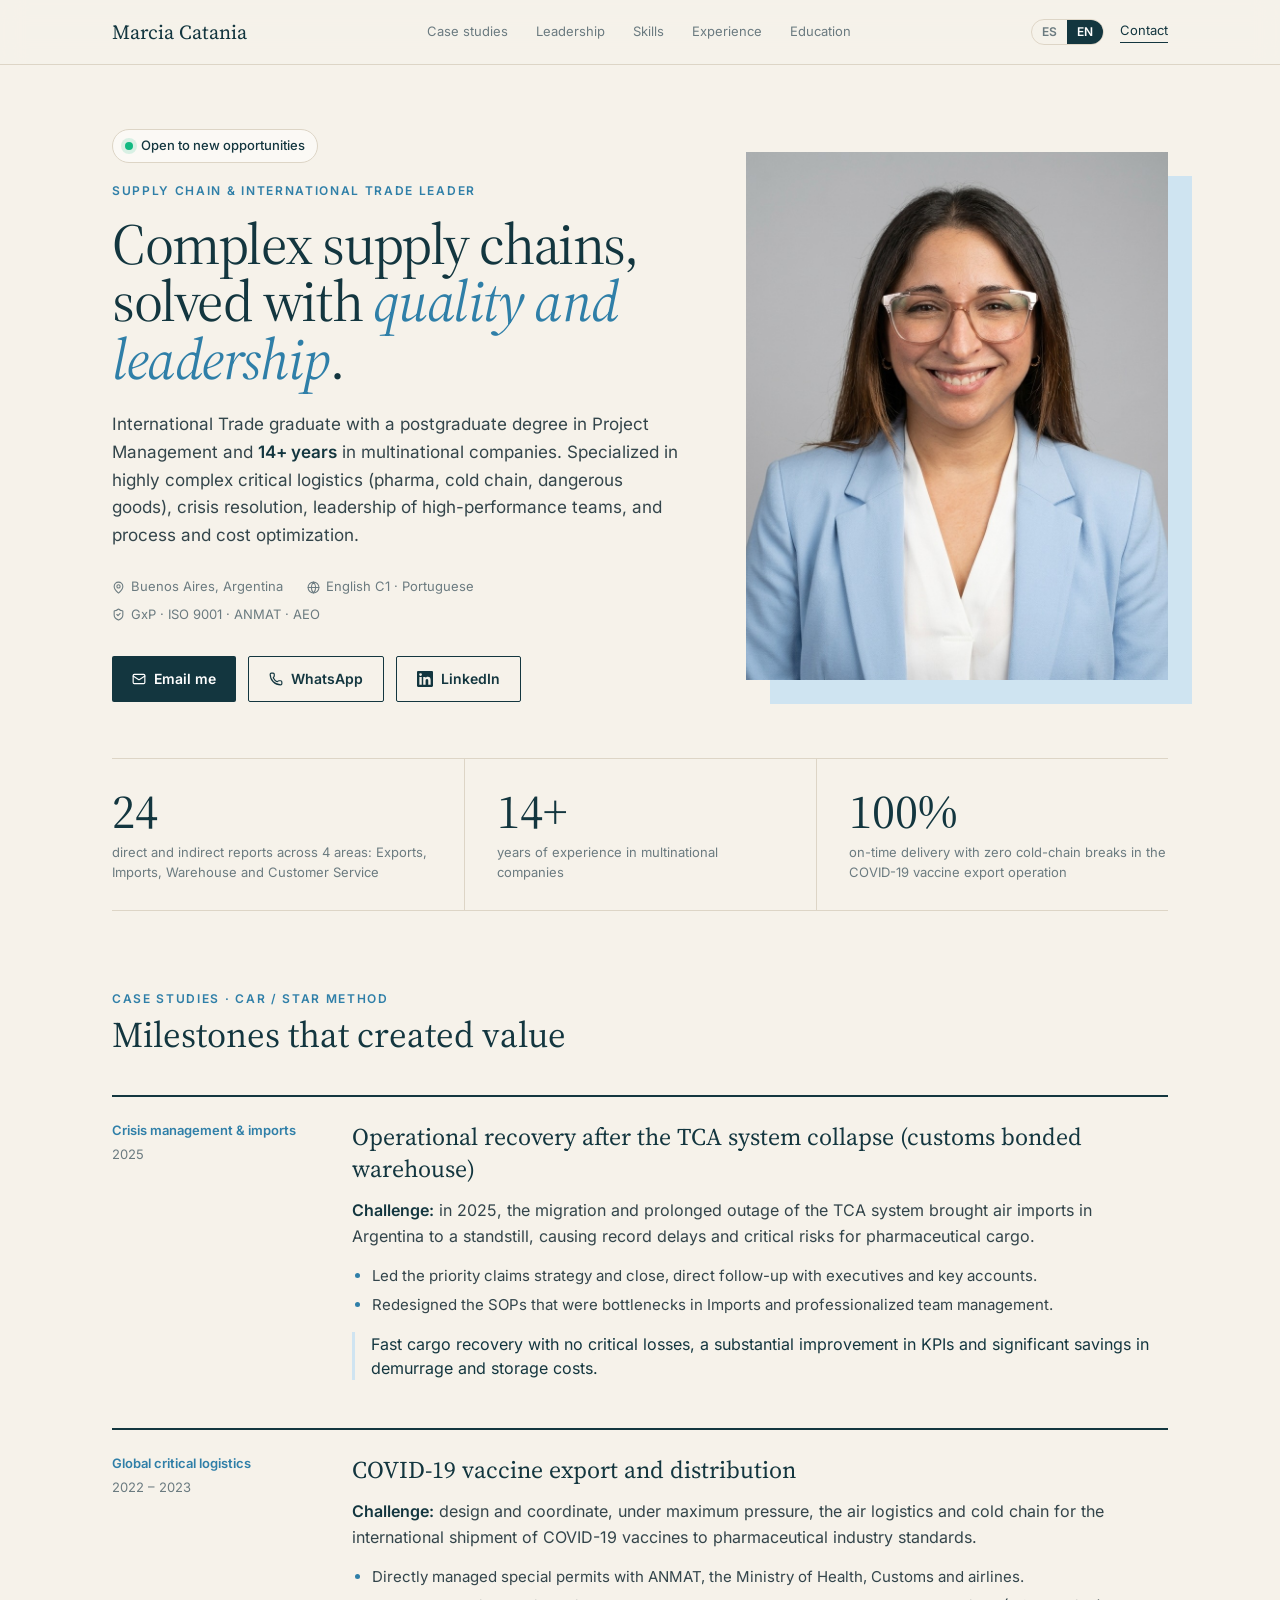
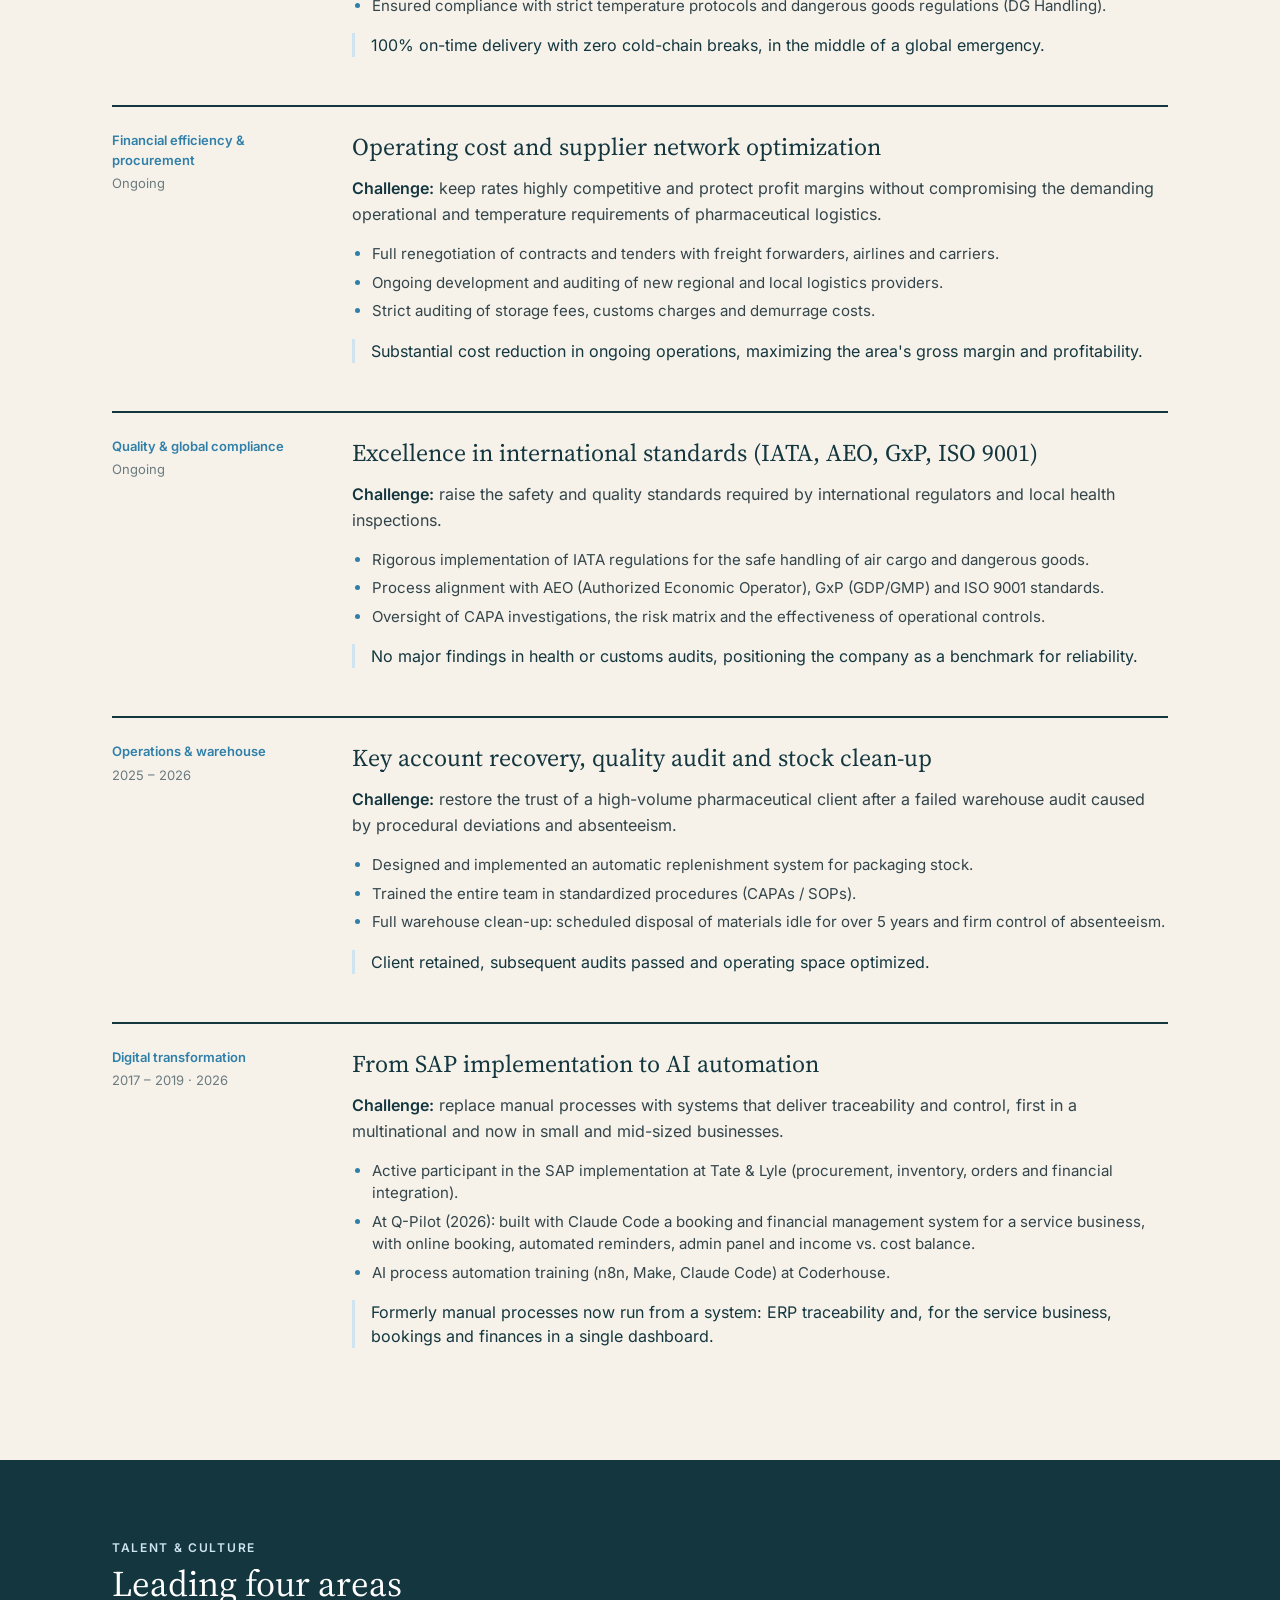
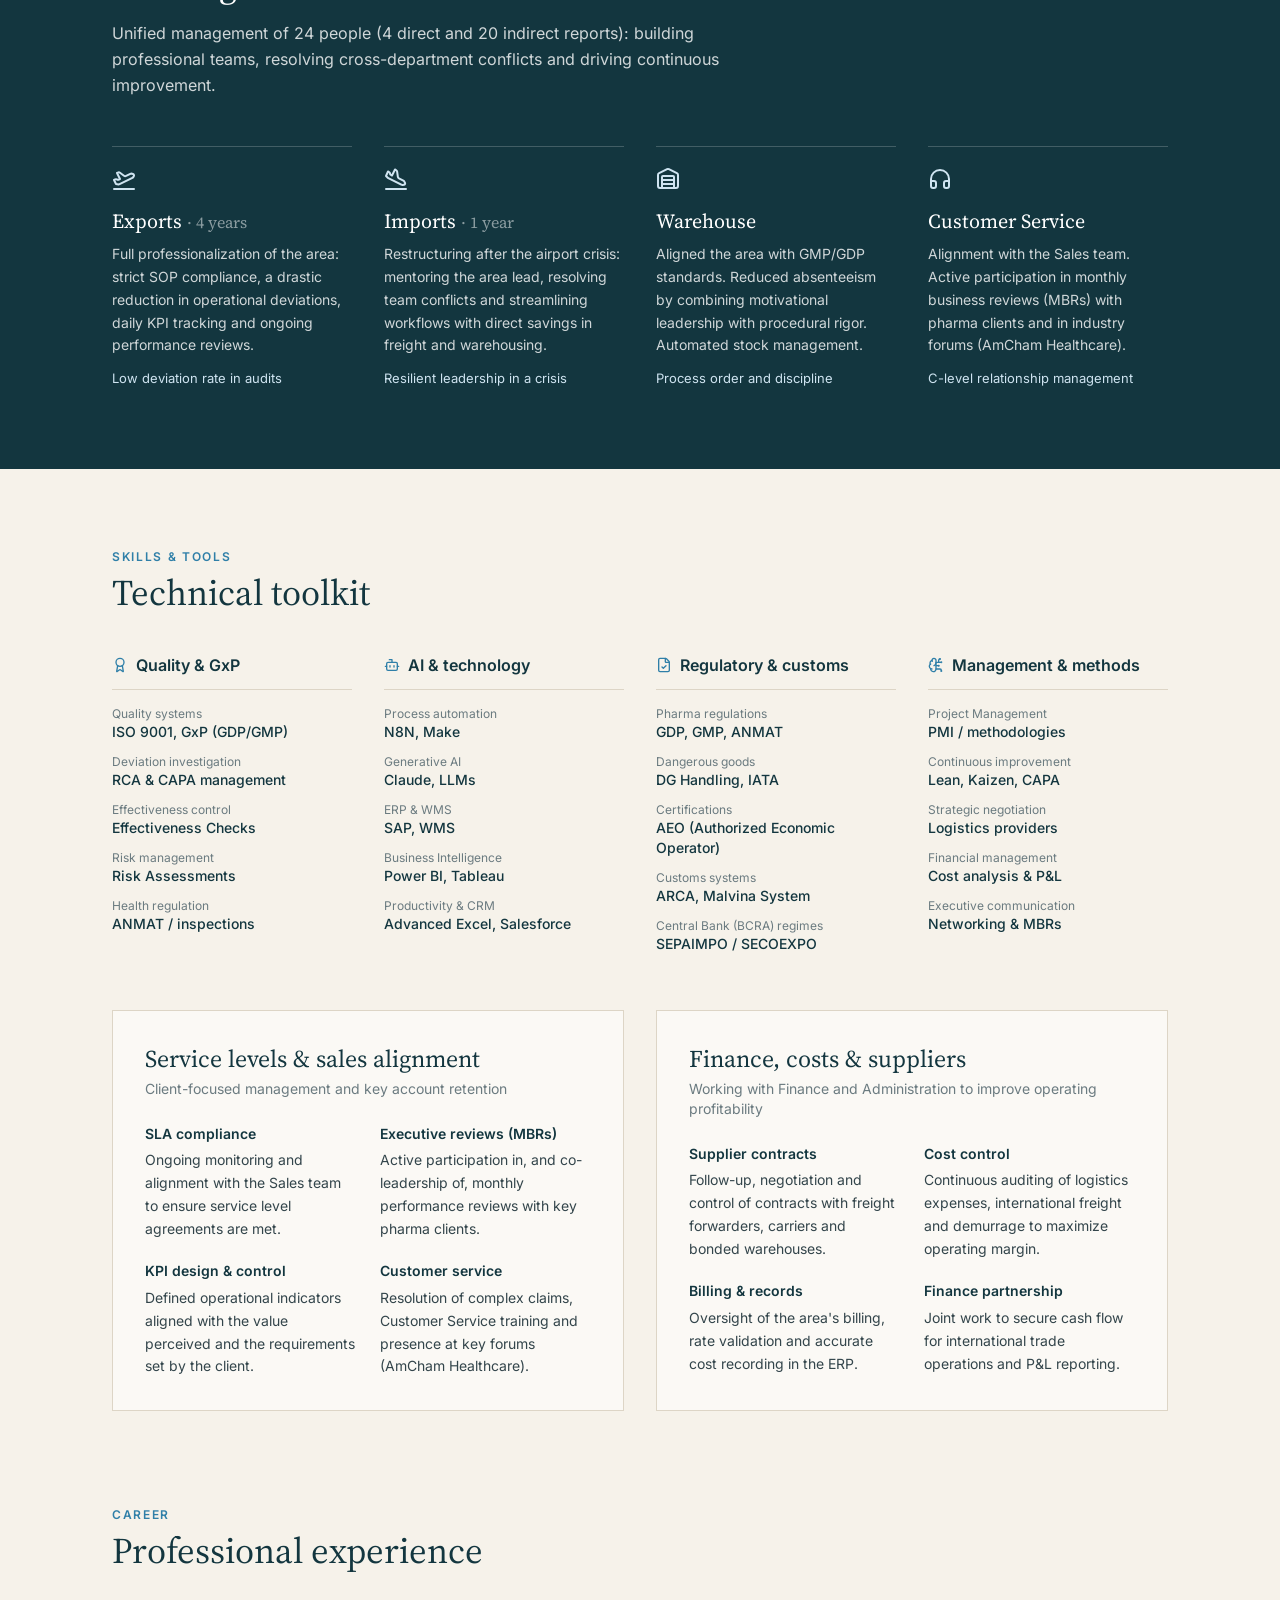
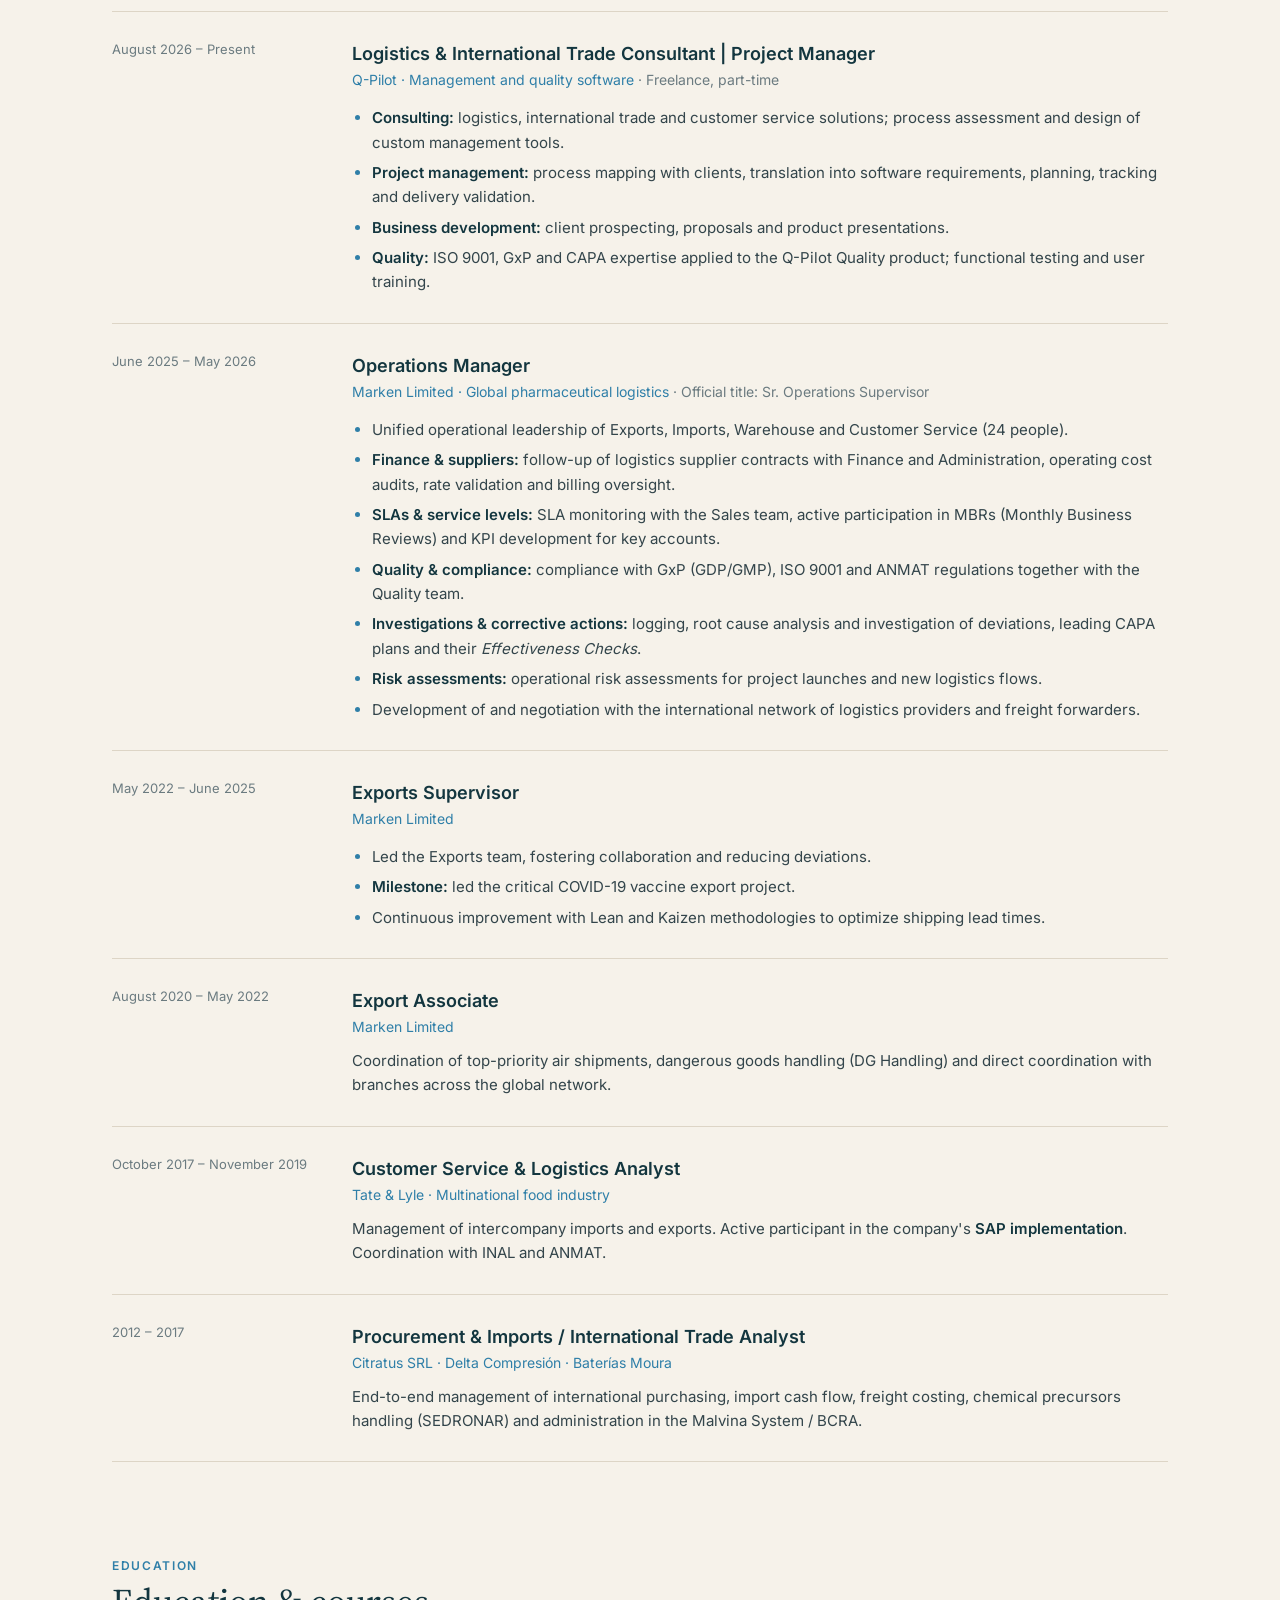
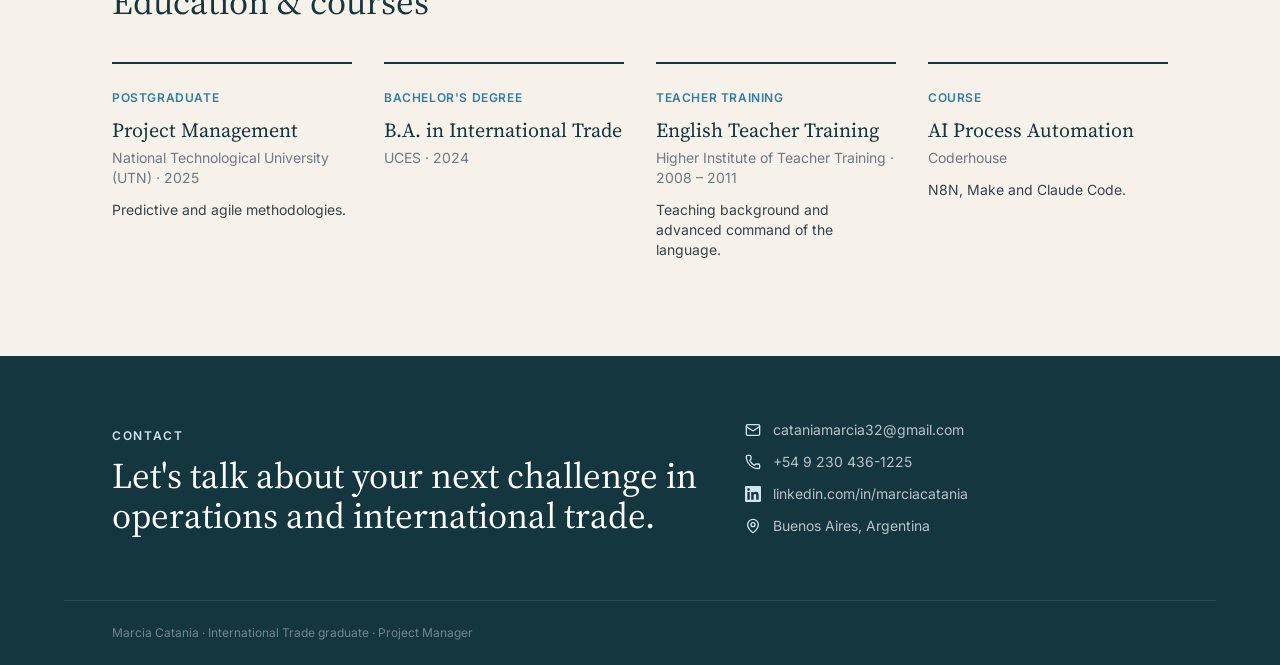
==== commit 39a9c2b8: "Actualización: Q-Pilot y correcciones" ====
--- a/sitio/en/index.html
+++ b/sitio/en/index.html
@@ -19,16 +19,16 @@
     <!-- Vista previa al pegar el link en WhatsApp / LinkedIn (Open Graph). La imagen sale de scripts/armar_imagenes.py.
          WhatsApp y LinkedIn necesitan la dirección completa: si cambia, correr scripts/poner_url.py. -->
     <meta property="og:type" content="profile">
-    <meta property="og:url" content="https://cataniamarcia32-sys.github.io/perfil-marcia-catania/en/">
+    <meta property="og:url" content="https://cataniamarcia32-sys.github.io/Perfil-Marcia-Catania/en/">
     <meta property="og:locale" content="en_US">
     <meta property="og:title" content="Marcia Catania · Supply Chain & International Trade Leader">
     <meta property="og:description" content="Operations, international trade and critical pharma logistics. 14+ years in multinational companies, leading a team of 24.">
-    <meta property="og:image" content="https://cataniamarcia32-sys.github.io/perfil-marcia-catania/img/vista-previa-en.jpg">
+    <meta property="og:image" content="https://cataniamarcia32-sys.github.io/Perfil-Marcia-Catania/img/vista-previa-en.jpg">
     <meta property="og:image:width" content="1200">
     <meta property="og:image:height" content="630">
     <meta property="og:image:alt" content="Marcia Catania · Supply Chain & International Trade Leader">
     <meta name="twitter:card" content="summary_large_image">
-    <meta name="twitter:image" content="https://cataniamarcia32-sys.github.io/perfil-marcia-catania/img/vista-previa-en.jpg">
+    <meta name="twitter:image" content="https://cataniamarcia32-sys.github.io/Perfil-Marcia-Catania/img/vista-previa-en.jpg">
 
     <link rel="stylesheet" href="../fuentes/fuentes.css">
     <link rel="stylesheet" href="../css/app.css">
@@ -195,15 +195,16 @@
                 </article>
 
                 <article class="grid md:grid-cols-[200px_1fr] gap-4 md:gap-10 border-t-2 border-tinta pt-6">
-                    <div class="text-[13px] text-suave"><b class="block text-acento font-semibold mb-1">Digital transformation</b>Ongoing</div>
-                    <div>
-                        <h3 class="font-serif text-2xl text-tinta mb-3">SAP ERP implementation and digital workflow automation</h3>
-                        <p class="leading-relaxed"><strong class="text-tinta font-semibold">Challenge:</strong> modernize information systems, eliminate repetitive manual processes in international trade and improve the accuracy of executive dashboards.</p>
-                        <ul class="lista mt-4 text-[15px]">
-                            <li>Key role in the transition to and implementation of SAP (procurement, inventory, orders and financial integration).</li>
-                            <li>Integration of automation and AI tools (Claude, LLMs, N8N, Make) for documentation and reporting.</li>
-                        </ul>
-                        <p class="impacto">Less administrative time, full financial traceability and real-time visibility for management.</p>
+                    <div class="text-[13px] text-suave"><b class="block text-acento font-semibold mb-1">Digital transformation</b>2017 – 2019 · 2026</div>
+                    <div>
+                        <h3 class="font-serif text-2xl text-tinta mb-3">From SAP implementation to AI automation</h3>
+                        <p class="leading-relaxed"><strong class="text-tinta font-semibold">Challenge:</strong> replace manual processes with systems that deliver traceability and control, first in a multinational and now in small and mid-sized businesses.</p>
+                        <ul class="lista mt-4 text-[15px]">
+                            <li>Active participant in the SAP implementation at Tate &amp; Lyle (procurement, inventory, orders and financial integration).</li>
+                            <li>At Q-Pilot (2026): built with Claude Code a booking and financial management system for a service business, with online booking, automated reminders, admin panel and income vs. cost balance.</li>
+                            <li>AI process automation training (n8n, Make, Claude Code) at Coderhouse.</li>
+                        </ul>
+                        <p class="impacto">Formerly manual processes now run from a system: ERP traceability and, for the service business, bookings and finances in a single dashboard.</p>
                     </div>
                 </article>
             </div>
@@ -327,10 +328,23 @@
 
             <div class="border-b border-linea">
                 <article class="grid md:grid-cols-[200px_1fr] gap-2 md:gap-10 py-7 border-t border-linea">
+                    <div class="text-[13px] text-suave">August 2026 – Present</div>
+                    <div>
+                        <h3 class="text-lg font-semibold text-tinta">Logistics &amp; International Trade Consultant | Project Manager</h3>
+                        <div class="text-sm text-acento mt-0.5 mb-4">Q-Pilot · Management and quality software <span class="text-suave">· Freelance, part-time</span></div>
+                        <ul class="lista text-[15px] leading-relaxed">
+                            <li><strong class="text-tinta font-semibold">Consulting:</strong> logistics, international trade and customer service solutions; process assessment and design of custom management tools.</li>
+                            <li><strong class="text-tinta font-semibold">Project management:</strong> process mapping with clients, translation into software requirements, planning, tracking and delivery validation.</li>
+                            <li><strong class="text-tinta font-semibold">Business development:</strong> client prospecting, proposals and product presentations.</li>
+                            <li><strong class="text-tinta font-semibold">Quality:</strong> ISO 9001, GxP and CAPA expertise applied to the Q-Pilot Quality product; functional testing and user training.</li>
+                        </ul>
+                    </div>
+                </article>
+                <article class="grid md:grid-cols-[200px_1fr] gap-2 md:gap-10 py-7 border-t border-linea">
                     <div class="text-[13px] text-suave">June 2025 – May 2026</div>
                     <div>
-                        <h3 class="text-lg font-semibold text-tinta">Senior General Operations Supervisor</h3>
-                        <div class="text-sm text-acento mt-0.5 mb-4">Marken Limited · Global pharmaceutical logistics</div>
+                        <h3 class="text-lg font-semibold text-tinta">Operations Manager</h3>
+                        <div class="text-sm text-acento mt-0.5 mb-4">Marken Limited · Global pharmaceutical logistics <span class="text-suave">· Official title: Sr. Operations Supervisor</span></div>
                         <ul class="lista text-[15px] leading-relaxed">
                             <li>Unified operational leadership of Exports, Imports, Warehouse and Customer Service (24 people).</li>
                             <li><strong class="text-tinta font-semibold">Finance &amp; suppliers:</strong> follow-up of logistics supplier contracts with Finance and Administration, operating cost audits, rate validation and billing oversight.</li>
@@ -379,7 +393,7 @@
                     <div>
                         <h3 class="text-lg font-semibold text-tinta">Procurement &amp; Imports / International Trade Analyst</h3>
                         <div class="text-sm text-acento mt-0.5 mb-3">Citratus SRL · Delta Compresión · Baterías Moura</div>
-                        <p class="text-[15px] leading-relaxed">End-to-end management of international purchasing, import cash flow, freight costing, hazardous materials handling (SEDRONAR) and administration in the Malvina System / BCRA.</p>
+                        <p class="text-[15px] leading-relaxed">End-to-end management of international purchasing, import cash flow, freight costing, chemical precursors handling (SEDRONAR) and administration in the Malvina System / BCRA.</p>
                     </div>
                 </article>
             </div>
@@ -388,7 +402,7 @@
         <!-- FORMACIÓN -->
         <section id="formacion" class="envoltura pt-24 pb-24">
             <span class="volanta">Education</span>
-            <h2 class="titulo-seccion">Education &amp; certifications</h2>
+            <h2 class="titulo-seccion">Education &amp; courses</h2>
 
             <div class="grid sm:grid-cols-2 lg:grid-cols-4 gap-8">
                 <div class="border-t-2 border-tinta pt-5">
@@ -404,12 +418,12 @@
                 </div>
                 <div class="border-t-2 border-tinta pt-5">
                     <span class="text-xs font-semibold uppercase tracking-wider text-acento">Teacher training</span>
-                    <h3 class="font-serif text-xl text-tinta mt-2">English Teaching Degree</h3>
+                    <h3 class="font-serif text-xl text-tinta mt-2">English Teacher Training</h3>
                     <p class="text-sm text-suave mt-1">Higher Institute of Teacher Training · 2008 – 2011</p>
                     <p class="text-sm mt-3">Teaching background and advanced command of the language.</p>
                 </div>
                 <div class="border-t-2 border-tinta pt-5">
-                    <span class="text-xs font-semibold uppercase tracking-wider text-acento">Certification</span>
+                    <span class="text-xs font-semibold uppercase tracking-wider text-acento">Course</span>
                     <h3 class="font-serif text-xl text-tinta mt-2">AI Process Automation</h3>
                     <p class="text-sm text-suave mt-1">Coderhouse</p>
                     <p class="text-sm mt-3">N8N, Make and Claude Code.</p>
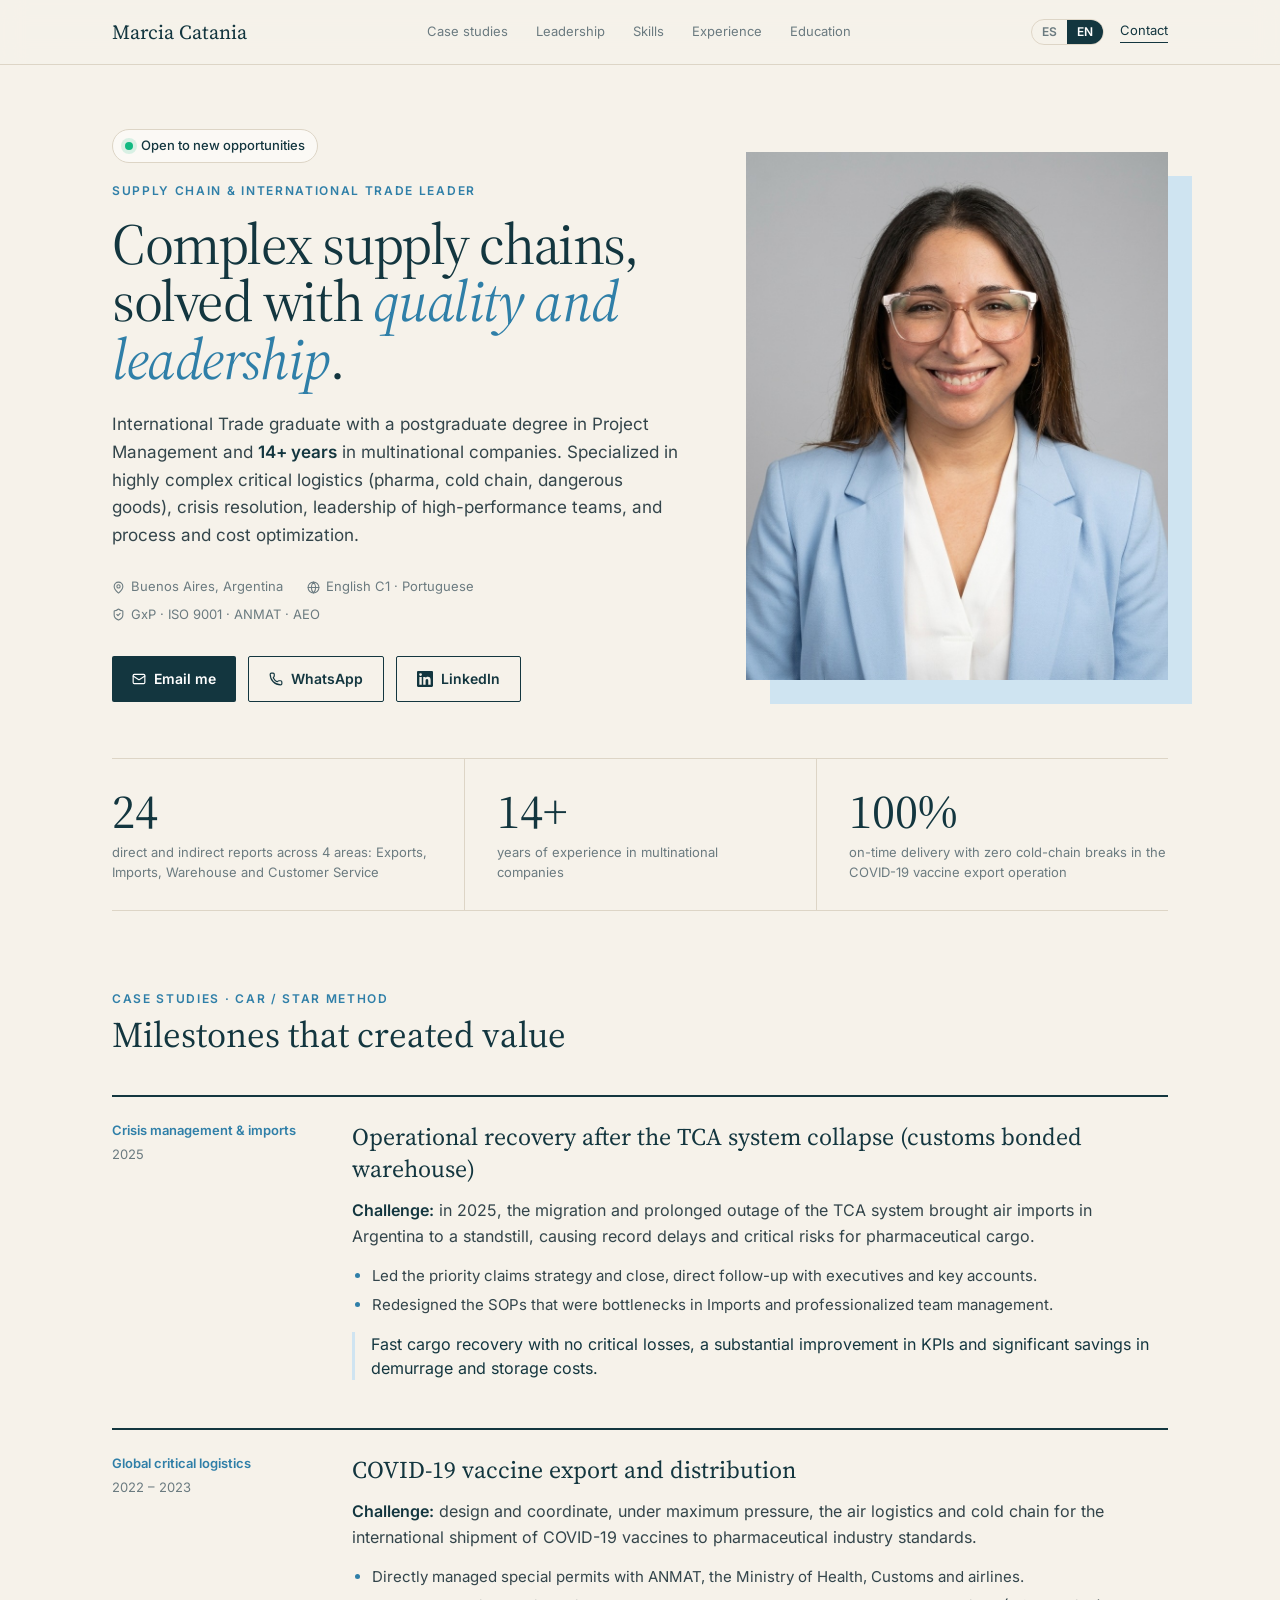
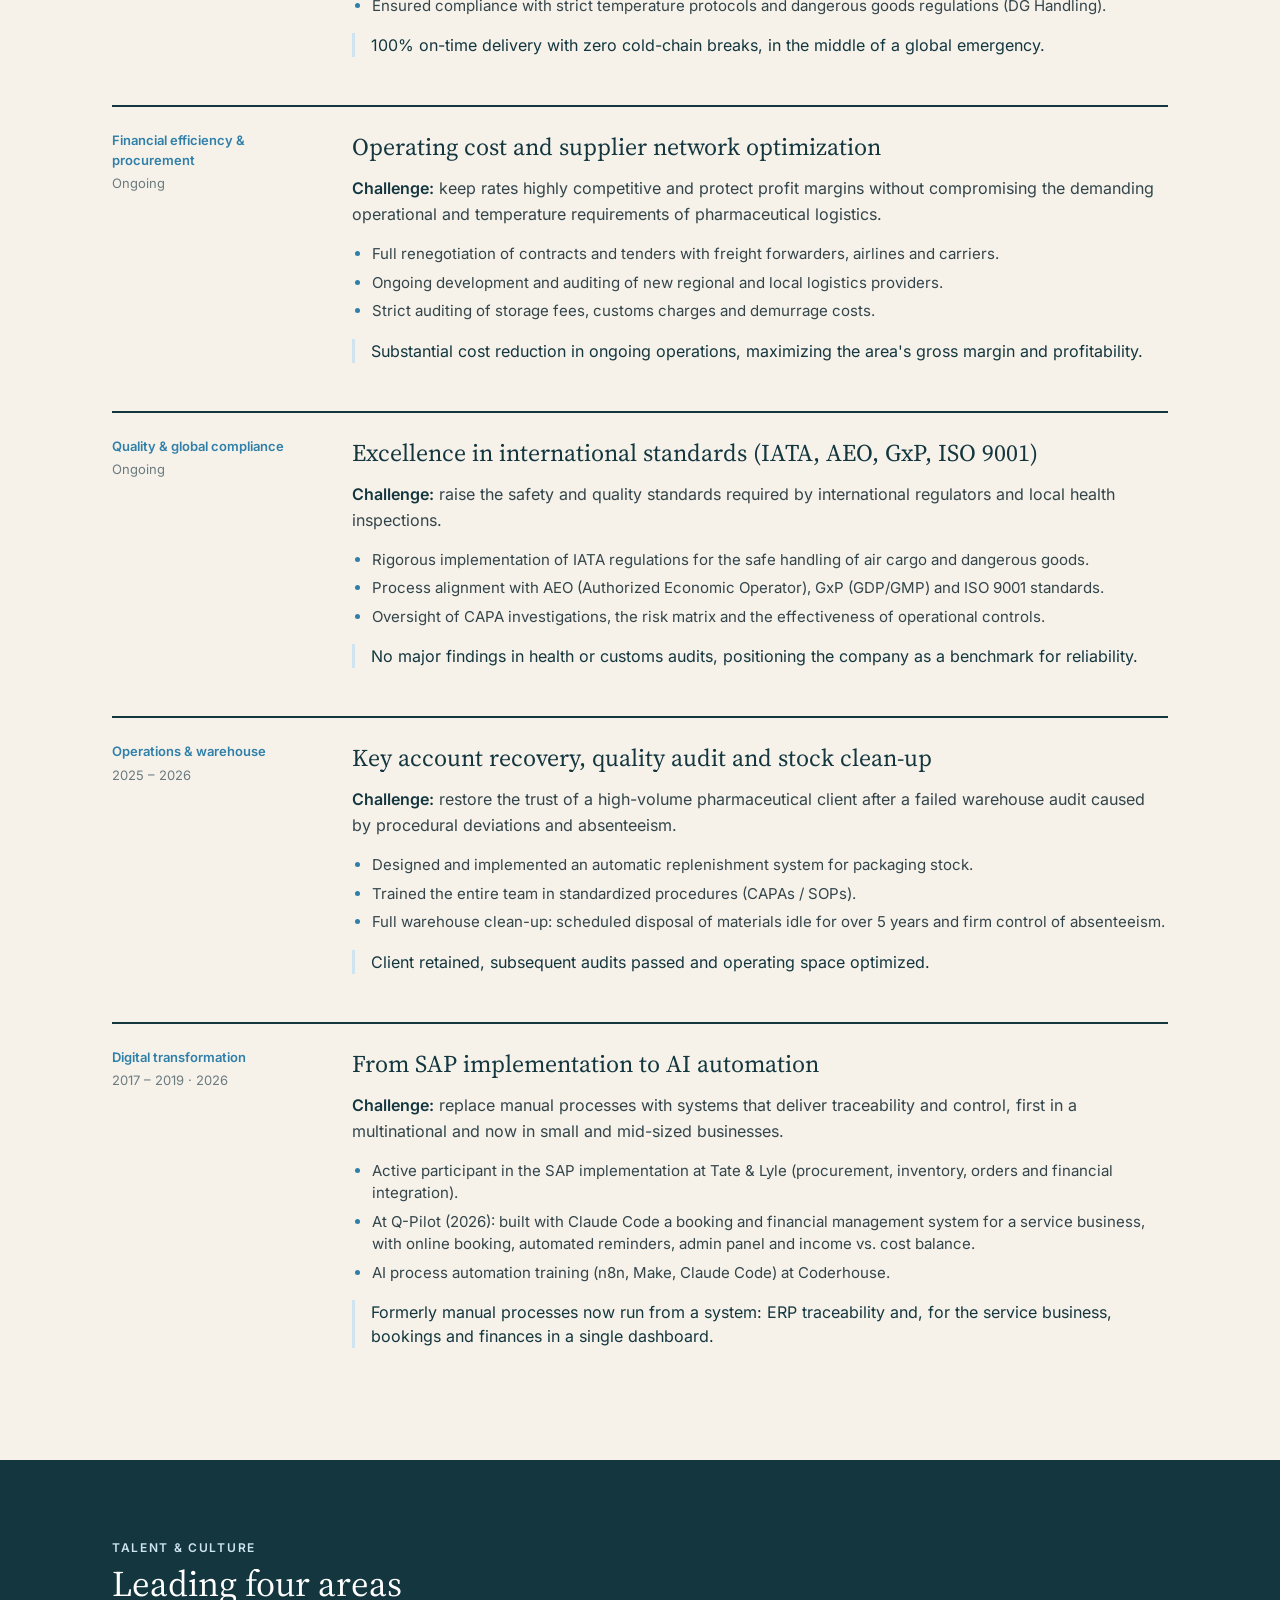
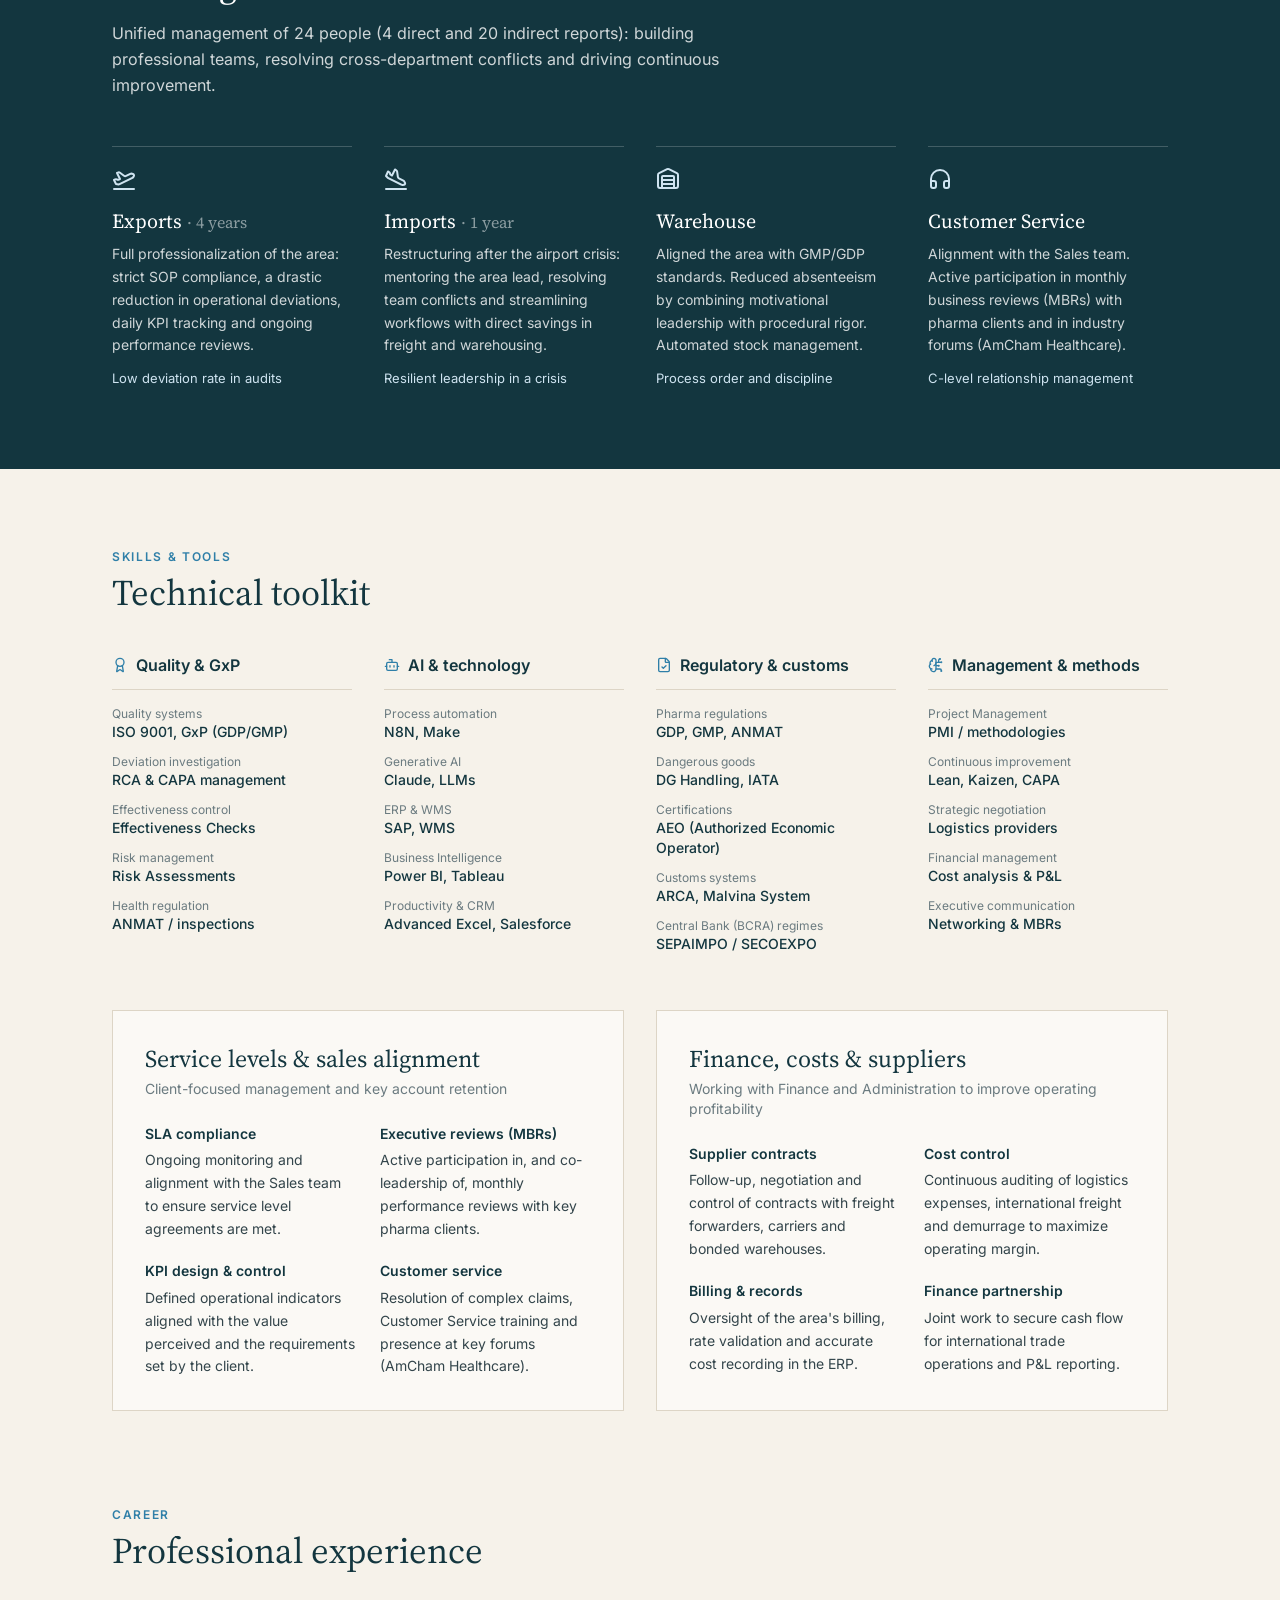
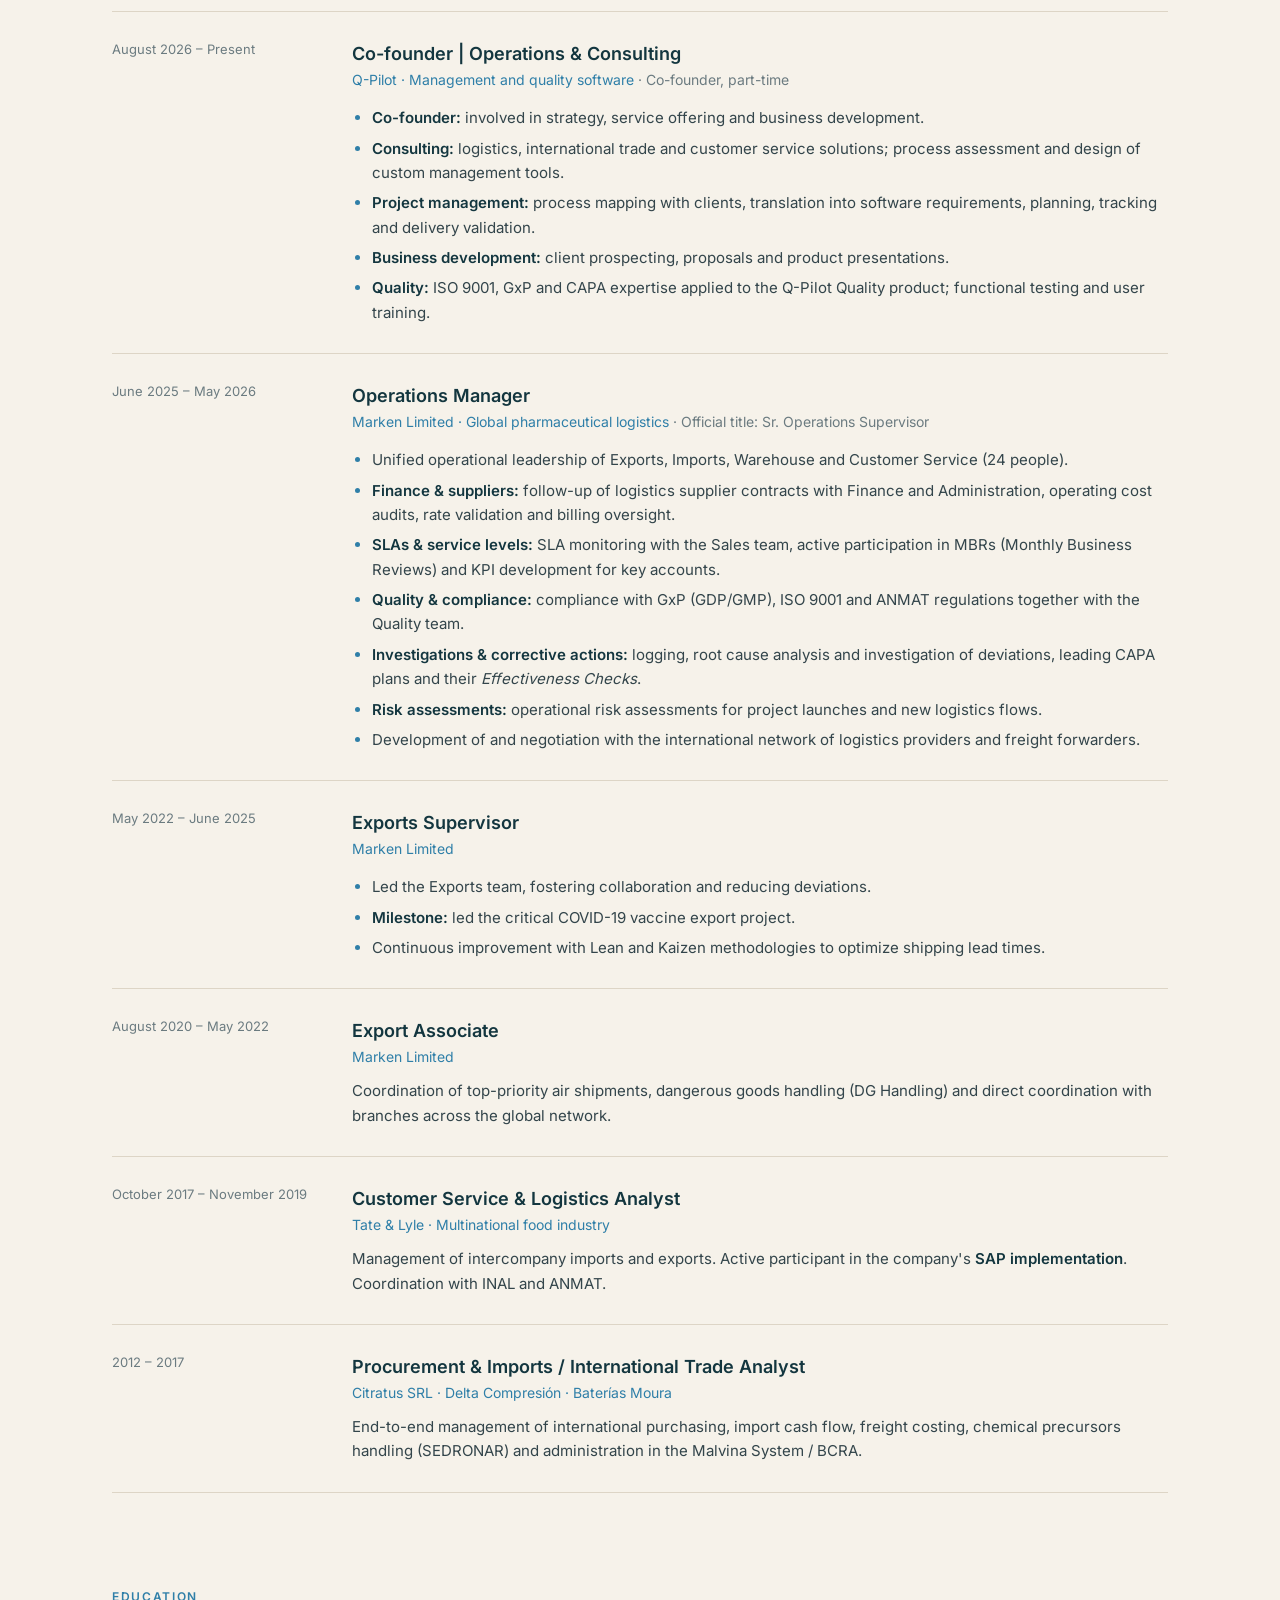
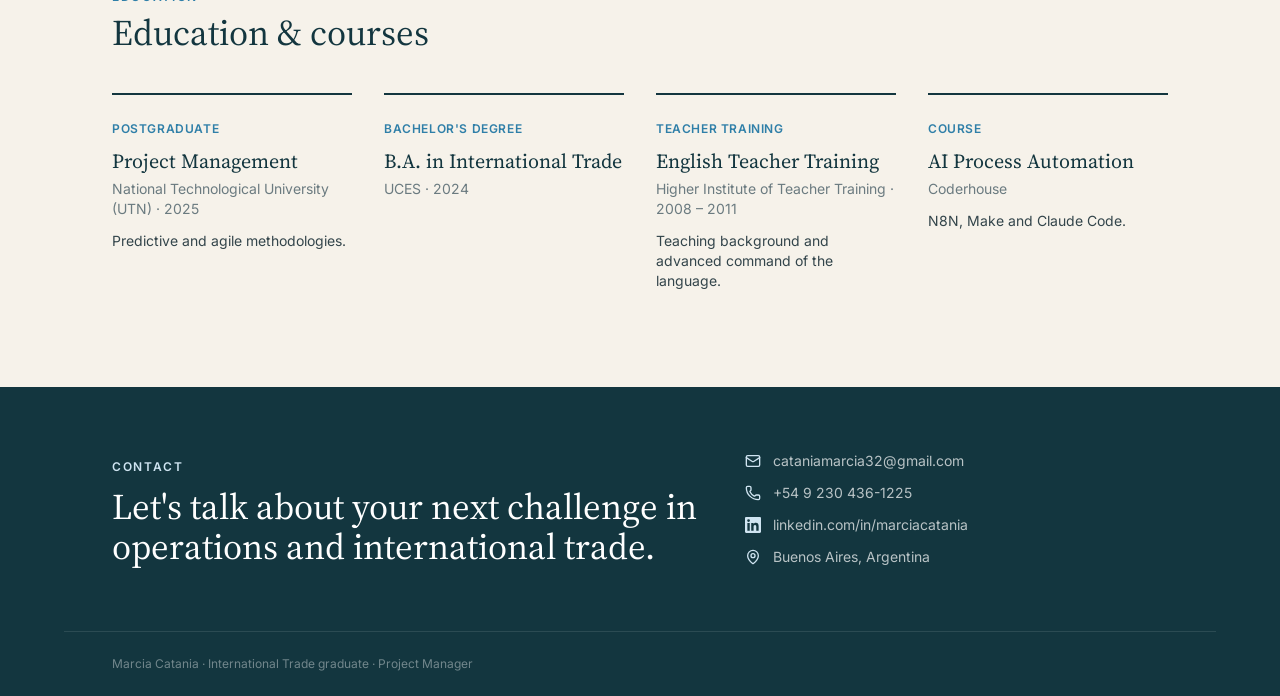
==== commit ccfadf08: "Add files via upload" ====
--- a/sitio/en/index.html
+++ b/sitio/en/index.html
@@ -1,476 +1,477 @@
-<!DOCTYPE html>
-<html lang="en">
-<head>
-    <meta charset="UTF-8">
-    <meta name="viewport" content="width=device-width, initial-scale=1.0">
-    <!-- Versión en inglés de sitio/index.html (20/10). Si se cambia un dato, cambiarlo en las dos. -->
-    <title>Marcia Catania · Supply Chain & International Trade Leader</title>
-    <meta name="description" content="International Trade graduate with a postgraduate degree in Project Management and 14+ years in multinational companies. Critical pharma logistics, cold chain, crisis management and team leadership.">
-    <meta name="theme-color" content="#13363f">
-
-    <!-- Ícono de la pestaña y de la pantalla de inicio del celular -->
-    <link rel="icon" href="../img/favicon.svg" type="image/svg+xml">
-    <link rel="apple-touch-icon" href="../img/icono-180.png">
-
-    <!-- Las dos versiones se avisan entre sí (Google muestra la del idioma de cada uno) -->
-    <link rel="alternate" hreflang="es" href="../">
-    <link rel="alternate" hreflang="en" href="./">
-
-    <!-- Vista previa al pegar el link en WhatsApp / LinkedIn (Open Graph). La imagen sale de scripts/armar_imagenes.py.
-         WhatsApp y LinkedIn necesitan la dirección completa: si cambia, correr scripts/poner_url.py. -->
-    <meta property="og:type" content="profile">
-    <meta property="og:url" content="https://cataniamarcia32-sys.github.io/Perfil-Marcia-Catania/en/">
-    <meta property="og:locale" content="en_US">
-    <meta property="og:title" content="Marcia Catania · Supply Chain & International Trade Leader">
-    <meta property="og:description" content="Operations, international trade and critical pharma logistics. 14+ years in multinational companies, leading a team of 24.">
-    <meta property="og:image" content="https://cataniamarcia32-sys.github.io/Perfil-Marcia-Catania/img/vista-previa-en.jpg">
-    <meta property="og:image:width" content="1200">
-    <meta property="og:image:height" content="630">
-    <meta property="og:image:alt" content="Marcia Catania · Supply Chain & International Trade Leader">
-    <meta name="twitter:card" content="summary_large_image">
-    <meta name="twitter:image" content="https://cataniamarcia32-sys.github.io/Perfil-Marcia-Catania/img/vista-previa-en.jpg">
-
-    <link rel="stylesheet" href="../fuentes/fuentes.css">
-    <link rel="stylesheet" href="../css/app.css">
-</head>
-<body>
-
-    <!-- MENÚ FIJO -->
-    <header class="sticky top-0 z-50 bg-fondo/90 backdrop-blur-md border-b border-linea">
-        <nav class="envoltura flex items-center justify-between h-16">
-            <a href="#inicio" class="font-serif text-xl text-tinta">Marcia Catania</a>
-            <ul class="hidden md:flex items-center gap-7 text-[13px] text-suave">
-                <li><a href="#casos" class="enlace-menu">Case studies</a></li>
-                <li><a href="#liderazgo" class="enlace-menu">Leadership</a></li>
-                <li><a href="#competencias" class="enlace-menu">Skills</a></li>
-                <li><a href="#trayectoria" class="enlace-menu">Experience</a></li>
-                <li><a href="#formacion" class="enlace-menu">Education</a></li>
-            </ul>
-            <div class="flex items-center gap-4">
-                <!-- Selector de idioma: lleva a la otra versión, en la misma sección -->
-                <div class="idiomas" aria-label="Language">
-                    <a href="../" class="cambiar-idioma" lang="es" hreflang="es">ES</a>
-                    <span aria-current="true">EN</span>
-                </div>
-                <a href="#contacto" class="hidden sm:inline text-[13px] text-tinta border-b border-tinta pb-0.5">Contact</a>
-                <button id="boton-menu" class="md:hidden text-tinta text-2xl p-1" aria-label="Open menu" aria-expanded="false" aria-controls="menu-celular">
-                    <i data-lucide="menu"></i>
-                </button>
-            </div>
-        </nav>
-        <!-- Menú desplegable del celular -->
-        <ul id="menu-celular" class="hidden md:hidden envoltura pb-4 text-sm text-tinta divide-y divide-linea">
-            <li><a href="#casos" class="block py-3">Case studies</a></li>
-            <li><a href="#liderazgo" class="block py-3">Leadership</a></li>
-            <li><a href="#competencias" class="block py-3">Skills</a></li>
-            <li><a href="#trayectoria" class="block py-3">Experience</a></li>
-            <li><a href="#formacion" class="block py-3">Education</a></li>
-            <li><a href="#contacto" class="block py-3 font-semibold">Contact</a></li>
-        </ul>
-    </header>
-
-    <main>
-        <!-- ENCABEZADO -->
-        <section id="inicio" class="envoltura grid lg:grid-cols-[1.35fr_1fr] gap-12 lg:gap-16 items-center pt-12 pb-14 lg:pt-16">
-            <div>
-                <span class="inline-flex items-center gap-2 mb-5 px-3 py-1.5 rounded-full bg-papel border border-linea text-[13px] font-medium text-tinta">
-                    <span class="w-2 h-2 rounded-full bg-emerald-500 ring-4 ring-emerald-500/15"></span> Open to new opportunities
-                </span>
-                <span class="volanta">Supply Chain & International Trade Leader</span>
-                <h1 class="font-serif font-normal text-[2.5rem] sm:text-5xl lg:text-[3.6rem] leading-[1.05] tracking-tight text-tinta mt-4 mb-6">
-                    Complex supply chains, solved with <em class="text-acento">quality and leadership</em>.
-                </h1>
-                <p class="text-[17px] leading-relaxed max-w-xl">
-                    International Trade graduate with a postgraduate degree in Project Management and <strong class="text-tinta font-semibold">14+ years</strong> in multinational companies.
-                    Specialized in highly complex critical logistics (pharma, cold chain, dangerous goods), crisis resolution,
-                    leadership of high-performance teams, and process and cost optimization.
-                </p>
-                <div class="flex flex-wrap gap-x-6 gap-y-2 mt-7 text-[13px] text-suave">
-                    <span class="inline-flex items-center gap-1.5"><i data-lucide="map-pin"></i> Buenos Aires, Argentina</span>
-                    <span class="inline-flex items-center gap-1.5"><i data-lucide="globe"></i> English C1 · Portuguese</span>
-                    <span class="inline-flex items-center gap-1.5"><i data-lucide="shield-check"></i> GxP · ISO 9001 · ANMAT · AEO</span>
-                </div>
-                <div class="flex flex-wrap gap-3 mt-8">
-                    <a href="mailto:cataniamarcia32@gmail.com" class="btn-primario"><i data-lucide="mail"></i> Email me</a>
-                    <a href="https://wa.me/5492304361225" target="_blank" rel="noopener" class="btn-secundario"><i data-lucide="phone"></i> WhatsApp</a>
-                    <a href="https://www.linkedin.com/in/marciacatania" target="_blank" rel="noopener" class="btn-secundario"><svg class="w-4 h-4" viewBox="0 0 24 24" fill="currentColor" aria-hidden="true"><path d="M20.45 20.45h-3.56v-5.57c0-1.33-.02-3.04-1.85-3.04-1.85 0-2.14 1.45-2.14 2.94v5.67H9.35V9h3.41v1.56h.05c.48-.9 1.64-1.85 3.37-1.85 3.6 0 4.27 2.37 4.27 5.46v6.28zM5.34 7.43a2.06 2.06 0 1 1 0-4.13 2.06 2.06 0 0 1 0 4.13zM7.12 20.45H3.56V9h3.56v11.45zM22.22 0H1.77C.79 0 0 .77 0 1.73v20.54C0 23.23.79 24 1.77 24h20.45c.98 0 1.78-.77 1.78-1.73V1.73C24 .77 23.2 0 22.22 0z"/></svg> LinkedIn</a>
-                </div>
-            </div>
-            <div class="relative order-first lg:order-none w-[240px] sm:w-full sm:max-w-sm lg:max-w-none mr-6">
-                <div class="absolute inset-0 translate-x-6 translate-y-6 bg-celeste" aria-hidden="true"></div>
-                <img src="../img/marcia.jpg" alt="Marcia Catania" width="896" height="1095" class="relative w-full aspect-[4/5] object-cover object-top">
-            </div>
-        </section>
-
-        <!-- NÚMEROS -->
-        <div class="envoltura">
-            <div class="grid sm:grid-cols-3 border-y border-linea divide-y sm:divide-y-0 sm:divide-x divide-linea">
-                <div class="py-7 sm:pr-8">
-                    <b class="block font-serif font-normal text-5xl text-tinta leading-none">24</b>
-                    <small class="block text-[13px] text-suave mt-2">direct and indirect reports across 4 areas: Exports, Imports, Warehouse and Customer Service</small>
-                </div>
-                <div class="py-7 sm:px-8">
-                    <b class="block font-serif font-normal text-5xl text-tinta leading-none">14+</b>
-                    <small class="block text-[13px] text-suave mt-2">years of experience in multinational companies</small>
-                </div>
-                <div class="py-7 sm:pl-8">
-                    <b class="block font-serif font-normal text-5xl text-tinta leading-none">100%</b>
-                    <small class="block text-[13px] text-suave mt-2">on-time delivery with zero cold-chain breaks in the COVID-19 vaccine export operation</small>
-                </div>
-            </div>
-        </div>
-
-        <!-- CASOS DE ÉXITO -->
-        <section id="casos" class="envoltura pt-20 pb-8">
-            <span class="volanta">Case studies · CAR / STAR method</span>
-            <h2 class="titulo-seccion">Milestones that created value</h2>
-
-            <div class="space-y-12">
-                <article class="grid md:grid-cols-[200px_1fr] gap-4 md:gap-10 border-t-2 border-tinta pt-6">
-                    <div class="text-[13px] text-suave"><b class="block text-acento font-semibold mb-1">Crisis management &amp; imports</b>2025</div>
-                    <div>
-                        <h3 class="font-serif text-2xl text-tinta mb-3">Operational recovery after the TCA system collapse (customs bonded warehouse)</h3>
-                        <p class="leading-relaxed"><strong class="text-tinta font-semibold">Challenge:</strong> in 2025, the migration and prolonged outage of the TCA system brought air imports in Argentina to a standstill, causing record delays and critical risks for pharmaceutical cargo.</p>
-                        <ul class="lista mt-4 text-[15px]">
-                            <li>Led the priority claims strategy and close, direct follow-up with executives and key accounts.</li>
-                            <li>Redesigned the SOPs that were bottlenecks in Imports and professionalized team management.</li>
-                        </ul>
-                        <p class="impacto">Fast cargo recovery with no critical losses, a substantial improvement in KPIs and significant savings in demurrage and storage costs.</p>
-                    </div>
-                </article>
-
-                <article class="grid md:grid-cols-[200px_1fr] gap-4 md:gap-10 border-t-2 border-tinta pt-6">
-                    <div class="text-[13px] text-suave"><b class="block text-acento font-semibold mb-1">Global critical logistics</b>2022 – 2023</div>
-                    <div>
-                        <h3 class="font-serif text-2xl text-tinta mb-3">COVID-19 vaccine export and distribution</h3>
-                        <p class="leading-relaxed"><strong class="text-tinta font-semibold">Challenge:</strong> design and coordinate, under maximum pressure, the air logistics and cold chain for the international shipment of COVID-19 vaccines to pharmaceutical industry standards.</p>
-                        <ul class="lista mt-4 text-[15px]">
-                            <li>Directly managed special permits with ANMAT, the Ministry of Health, Customs and airlines.</li>
-                            <li>Ensured compliance with strict temperature protocols and dangerous goods regulations (DG Handling).</li>
-                        </ul>
-                        <p class="impacto">100% on-time delivery with zero cold-chain breaks, in the middle of a global emergency.</p>
-                    </div>
-                </article>
-
-                <article class="grid md:grid-cols-[200px_1fr] gap-4 md:gap-10 border-t-2 border-tinta pt-6">
-                    <div class="text-[13px] text-suave"><b class="block text-acento font-semibold mb-1">Financial efficiency &amp; procurement</b>Ongoing</div>
-                    <div>
-                        <h3 class="font-serif text-2xl text-tinta mb-3">Operating cost and supplier network optimization</h3>
-                        <p class="leading-relaxed"><strong class="text-tinta font-semibold">Challenge:</strong> keep rates highly competitive and protect profit margins without compromising the demanding operational and temperature requirements of pharmaceutical logistics.</p>
-                        <ul class="lista mt-4 text-[15px]">
-                            <li>Full renegotiation of contracts and tenders with freight forwarders, airlines and carriers.</li>
-                            <li>Ongoing development and auditing of new regional and local logistics providers.</li>
-                            <li>Strict auditing of storage fees, customs charges and demurrage costs.</li>
-                        </ul>
-                        <p class="impacto">Substantial cost reduction in ongoing operations, maximizing the area's gross margin and profitability.</p>
-                    </div>
-                </article>
-
-                <article class="grid md:grid-cols-[200px_1fr] gap-4 md:gap-10 border-t-2 border-tinta pt-6">
-                    <div class="text-[13px] text-suave"><b class="block text-acento font-semibold mb-1">Quality &amp; global compliance</b>Ongoing</div>
-                    <div>
-                        <h3 class="font-serif text-2xl text-tinta mb-3">Excellence in international standards (IATA, AEO, GxP, ISO 9001)</h3>
-                        <p class="leading-relaxed"><strong class="text-tinta font-semibold">Challenge:</strong> raise the safety and quality standards required by international regulators and local health inspections.</p>
-                        <ul class="lista mt-4 text-[15px]">
-                            <li>Rigorous implementation of IATA regulations for the safe handling of air cargo and dangerous goods.</li>
-                            <li>Process alignment with AEO (Authorized Economic Operator), GxP (GDP/GMP) and ISO 9001 standards.</li>
-                            <li>Oversight of CAPA investigations, the risk matrix and the effectiveness of operational controls.</li>
-                        </ul>
-                        <p class="impacto">No major findings in health or customs audits, positioning the company as a benchmark for reliability.</p>
-                    </div>
-                </article>
-
-                <article class="grid md:grid-cols-[200px_1fr] gap-4 md:gap-10 border-t-2 border-tinta pt-6">
-                    <div class="text-[13px] text-suave"><b class="block text-acento font-semibold mb-1">Operations &amp; warehouse</b>2025 – 2026</div>
-                    <div>
-                        <h3 class="font-serif text-2xl text-tinta mb-3">Key account recovery, quality audit and stock clean-up</h3>
-                        <p class="leading-relaxed"><strong class="text-tinta font-semibold">Challenge:</strong> restore the trust of a high-volume pharmaceutical client after a failed warehouse audit caused by procedural deviations and absenteeism.</p>
-                        <ul class="lista mt-4 text-[15px]">
-                            <li>Designed and implemented an automatic replenishment system for packaging stock.</li>
-                            <li>Trained the entire team in standardized procedures (CAPAs / SOPs).</li>
-                            <li>Full warehouse clean-up: scheduled disposal of materials idle for over 5 years and firm control of absenteeism.</li>
-                        </ul>
-                        <p class="impacto">Client retained, subsequent audits passed and operating space optimized.</p>
-                    </div>
-                </article>
-
-                <article class="grid md:grid-cols-[200px_1fr] gap-4 md:gap-10 border-t-2 border-tinta pt-6">
-                    <div class="text-[13px] text-suave"><b class="block text-acento font-semibold mb-1">Digital transformation</b>2017 – 2019 · 2026</div>
-                    <div>
-                        <h3 class="font-serif text-2xl text-tinta mb-3">From SAP implementation to AI automation</h3>
-                        <p class="leading-relaxed"><strong class="text-tinta font-semibold">Challenge:</strong> replace manual processes with systems that deliver traceability and control, first in a multinational and now in small and mid-sized businesses.</p>
-                        <ul class="lista mt-4 text-[15px]">
-                            <li>Active participant in the SAP implementation at Tate &amp; Lyle (procurement, inventory, orders and financial integration).</li>
-                            <li>At Q-Pilot (2026): built with Claude Code a booking and financial management system for a service business, with online booking, automated reminders, admin panel and income vs. cost balance.</li>
-                            <li>AI process automation training (n8n, Make, Claude Code) at Coderhouse.</li>
-                        </ul>
-                        <p class="impacto">Formerly manual processes now run from a system: ERP traceability and, for the service business, bookings and finances in a single dashboard.</p>
-                    </div>
-                </article>
-            </div>
-        </section>
-
-        <!-- LIDERAZGO (franja petróleo) -->
-        <section id="liderazgo" class="bg-tinta text-white/80 mt-20 py-20">
-            <div class="envoltura">
-                <span class="volanta !text-celeste">Talent &amp; culture</span>
-                <h2 class="titulo-seccion !text-white !mb-4">Leading four areas</h2>
-                <p class="max-w-2xl leading-relaxed mb-12">
-                    Unified management of 24 people (4 direct and 20 indirect reports): building professional teams,
-                    resolving cross-department conflicts and driving continuous improvement.
-                </p>
-                <div class="grid sm:grid-cols-2 lg:grid-cols-4 gap-x-8 gap-y-10">
-                    <div class="border-t border-white/20 pt-5">
-                        <i data-lucide="plane-takeoff" class="text-2xl text-celeste"></i>
-                        <h3 class="font-serif text-xl text-white mt-4 mb-2">Exports <span class="text-white/50 text-base">· 4 years</span></h3>
-                        <p class="text-sm leading-relaxed">Full professionalization of the area: strict SOP compliance, a drastic reduction in operational deviations, daily KPI tracking and ongoing performance reviews.</p>
-                        <p class="text-[13px] text-celeste mt-3">Low deviation rate in audits</p>
-                    </div>
-                    <div class="border-t border-white/20 pt-5">
-                        <i data-lucide="plane-landing" class="text-2xl text-celeste"></i>
-                        <h3 class="font-serif text-xl text-white mt-4 mb-2">Imports <span class="text-white/50 text-base">· 1 year</span></h3>
-                        <p class="text-sm leading-relaxed">Restructuring after the airport crisis: mentoring the area lead, resolving team conflicts and streamlining workflows with direct savings in freight and warehousing.</p>
-                        <p class="text-[13px] text-celeste mt-3">Resilient leadership in a crisis</p>
-                    </div>
-                    <div class="border-t border-white/20 pt-5">
-                        <i data-lucide="warehouse" class="text-2xl text-celeste"></i>
-                        <h3 class="font-serif text-xl text-white mt-4 mb-2">Warehouse</h3>
-                        <p class="text-sm leading-relaxed">Aligned the area with GMP/GDP standards. Reduced absenteeism by combining motivational leadership with procedural rigor. Automated stock management.</p>
-                        <p class="text-[13px] text-celeste mt-3">Process order and discipline</p>
-                    </div>
-                    <div class="border-t border-white/20 pt-5">
-                        <i data-lucide="headphones" class="text-2xl text-celeste"></i>
-                        <h3 class="font-serif text-xl text-white mt-4 mb-2">Customer Service</h3>
-                        <p class="text-sm leading-relaxed">Alignment with the Sales team. Active participation in monthly business reviews (MBRs) with pharma clients and in industry forums (AmCham Healthcare).</p>
-                        <p class="text-[13px] text-celeste mt-3">C-level relationship management</p>
-                    </div>
-                </div>
-            </div>
-        </section>
-
-        <!-- COMPETENCIAS -->
-        <section id="competencias" class="envoltura pt-20">
-            <span class="volanta">Skills &amp; tools</span>
-            <h2 class="titulo-seccion">Technical toolkit</h2>
-
-            <div class="grid sm:grid-cols-2 lg:grid-cols-4 gap-x-8 gap-y-10">
-                <div>
-                    <h3 class="flex items-center gap-2 font-semibold text-tinta pb-3 mb-4 border-b border-linea"><i data-lucide="award" class="text-acento"></i> Quality &amp; GxP</h3>
-                    <dl class="space-y-3 text-sm">
-                        <div><dt class="text-xs text-suave">Quality systems</dt><dd class="font-medium text-tinta">ISO 9001, GxP (GDP/GMP)</dd></div>
-                        <div><dt class="text-xs text-suave">Deviation investigation</dt><dd class="font-medium text-tinta">RCA &amp; CAPA management</dd></div>
-                        <div><dt class="text-xs text-suave">Effectiveness control</dt><dd class="font-medium text-tinta">Effectiveness Checks</dd></div>
-                        <div><dt class="text-xs text-suave">Risk management</dt><dd class="font-medium text-tinta">Risk Assessments</dd></div>
-                        <div><dt class="text-xs text-suave">Health regulation</dt><dd class="font-medium text-tinta">ANMAT / inspections</dd></div>
-                    </dl>
-                </div>
-                <div>
-                    <h3 class="flex items-center gap-2 font-semibold text-tinta pb-3 mb-4 border-b border-linea"><i data-lucide="bot" class="text-acento"></i> AI &amp; technology</h3>
-                    <dl class="space-y-3 text-sm">
-                        <div><dt class="text-xs text-suave">Process automation</dt><dd class="font-medium text-tinta">N8N, Make</dd></div>
-                        <div><dt class="text-xs text-suave">Generative AI</dt><dd class="font-medium text-tinta">Claude, LLMs</dd></div>
-                        <div><dt class="text-xs text-suave">ERP &amp; WMS</dt><dd class="font-medium text-tinta">SAP, WMS</dd></div>
-                        <div><dt class="text-xs text-suave">Business Intelligence</dt><dd class="font-medium text-tinta">Power BI, Tableau</dd></div>
-                        <div><dt class="text-xs text-suave">Productivity &amp; CRM</dt><dd class="font-medium text-tinta">Advanced Excel, Salesforce</dd></div>
-                    </dl>
-                </div>
-                <div>
-                    <h3 class="flex items-center gap-2 font-semibold text-tinta pb-3 mb-4 border-b border-linea"><i data-lucide="file-check" class="text-acento"></i> Regulatory &amp; customs</h3>
-                    <dl class="space-y-3 text-sm">
-                        <div><dt class="text-xs text-suave">Pharma regulations</dt><dd class="font-medium text-tinta">GDP, GMP, ANMAT</dd></div>
-                        <div><dt class="text-xs text-suave">Dangerous goods</dt><dd class="font-medium text-tinta">DG Handling, IATA</dd></div>
-                        <div><dt class="text-xs text-suave">Certifications</dt><dd class="font-medium text-tinta">AEO (Authorized Economic Operator)</dd></div>
-                        <div><dt class="text-xs text-suave">Customs systems</dt><dd class="font-medium text-tinta">ARCA, Malvina System</dd></div>
-                        <div><dt class="text-xs text-suave">Central Bank (BCRA) regimes</dt><dd class="font-medium text-tinta">SEPAIMPO / SECOEXPO</dd></div>
-                    </dl>
-                </div>
-                <div>
-                    <h3 class="flex items-center gap-2 font-semibold text-tinta pb-3 mb-4 border-b border-linea"><i data-lucide="brain-circuit" class="text-acento"></i> Management &amp; methods</h3>
-                    <dl class="space-y-3 text-sm">
-                        <div><dt class="text-xs text-suave">Project Management</dt><dd class="font-medium text-tinta">PMI / methodologies</dd></div>
-                        <div><dt class="text-xs text-suave">Continuous improvement</dt><dd class="font-medium text-tinta">Lean, Kaizen, CAPA</dd></div>
-                        <div><dt class="text-xs text-suave">Strategic negotiation</dt><dd class="font-medium text-tinta">Logistics providers</dd></div>
-                        <div><dt class="text-xs text-suave">Financial management</dt><dd class="font-medium text-tinta">Cost analysis &amp; P&amp;L</dd></div>
-                        <div><dt class="text-xs text-suave">Executive communication</dt><dd class="font-medium text-tinta">Networking &amp; MBRs</dd></div>
-                    </dl>
-                </div>
-            </div>
-
-            <!-- Los dos bloques anchos -->
-            <div class="grid lg:grid-cols-2 gap-8 mt-14">
-                <div class="bg-papel border border-linea p-6 sm:p-8">
-                    <h3 class="font-serif text-2xl text-tinta">Service levels &amp; sales alignment</h3>
-                    <p class="text-sm text-suave mt-1 mb-6">Client-focused management and key account retention</p>
-                    <dl class="grid sm:grid-cols-2 gap-x-6 gap-y-5 text-sm leading-relaxed">
-                        <div><dt class="font-semibold text-tinta mb-1">SLA compliance</dt><dd>Ongoing monitoring and alignment with the Sales team to ensure service level agreements are met.</dd></div>
-                        <div><dt class="font-semibold text-tinta mb-1">Executive reviews (MBRs)</dt><dd>Active participation in, and co-leadership of, monthly performance reviews with key pharma clients.</dd></div>
-                        <div><dt class="font-semibold text-tinta mb-1">KPI design &amp; control</dt><dd>Defined operational indicators aligned with the value perceived and the requirements set by the client.</dd></div>
-                        <div><dt class="font-semibold text-tinta mb-1">Customer service</dt><dd>Resolution of complex claims, Customer Service training and presence at key forums (AmCham Healthcare).</dd></div>
-                    </dl>
-                </div>
-                <div class="bg-papel border border-linea p-6 sm:p-8">
-                    <h3 class="font-serif text-2xl text-tinta">Finance, costs &amp; suppliers</h3>
-                    <p class="text-sm text-suave mt-1 mb-6">Working with Finance and Administration to improve operating profitability</p>
-                    <dl class="grid sm:grid-cols-2 gap-x-6 gap-y-5 text-sm leading-relaxed">
-                        <div><dt class="font-semibold text-tinta mb-1">Supplier contracts</dt><dd>Follow-up, negotiation and control of contracts with freight forwarders, carriers and bonded warehouses.</dd></div>
-                        <div><dt class="font-semibold text-tinta mb-1">Cost control</dt><dd>Continuous auditing of logistics expenses, international freight and demurrage to maximize operating margin.</dd></div>
-                        <div><dt class="font-semibold text-tinta mb-1">Billing &amp; records</dt><dd>Oversight of the area's billing, rate validation and accurate cost recording in the ERP.</dd></div>
-                        <div><dt class="font-semibold text-tinta mb-1">Finance partnership</dt><dd>Joint work to secure cash flow for international trade operations and P&amp;L reporting.</dd></div>
-                    </dl>
-                </div>
-            </div>
-        </section>
-
-        <!-- TRAYECTORIA -->
-        <section id="trayectoria" class="envoltura pt-24">
-            <span class="volanta">Career</span>
-            <h2 class="titulo-seccion">Professional experience</h2>
-
-            <div class="border-b border-linea">
-                <article class="grid md:grid-cols-[200px_1fr] gap-2 md:gap-10 py-7 border-t border-linea">
-                    <div class="text-[13px] text-suave">August 2026 – Present</div>
-                    <div>
-                        <h3 class="text-lg font-semibold text-tinta">Logistics &amp; International Trade Consultant | Project Manager</h3>
-                        <div class="text-sm text-acento mt-0.5 mb-4">Q-Pilot · Management and quality software <span class="text-suave">· Freelance, part-time</span></div>
-                        <ul class="lista text-[15px] leading-relaxed">
-                            <li><strong class="text-tinta font-semibold">Consulting:</strong> logistics, international trade and customer service solutions; process assessment and design of custom management tools.</li>
-                            <li><strong class="text-tinta font-semibold">Project management:</strong> process mapping with clients, translation into software requirements, planning, tracking and delivery validation.</li>
-                            <li><strong class="text-tinta font-semibold">Business development:</strong> client prospecting, proposals and product presentations.</li>
-                            <li><strong class="text-tinta font-semibold">Quality:</strong> ISO 9001, GxP and CAPA expertise applied to the Q-Pilot Quality product; functional testing and user training.</li>
-                        </ul>
-                    </div>
-                </article>
-                <article class="grid md:grid-cols-[200px_1fr] gap-2 md:gap-10 py-7 border-t border-linea">
-                    <div class="text-[13px] text-suave">June 2025 – May 2026</div>
-                    <div>
-                        <h3 class="text-lg font-semibold text-tinta">Operations Manager</h3>
-                        <div class="text-sm text-acento mt-0.5 mb-4">Marken Limited · Global pharmaceutical logistics <span class="text-suave">· Official title: Sr. Operations Supervisor</span></div>
-                        <ul class="lista text-[15px] leading-relaxed">
-                            <li>Unified operational leadership of Exports, Imports, Warehouse and Customer Service (24 people).</li>
-                            <li><strong class="text-tinta font-semibold">Finance &amp; suppliers:</strong> follow-up of logistics supplier contracts with Finance and Administration, operating cost audits, rate validation and billing oversight.</li>
-                            <li><strong class="text-tinta font-semibold">SLAs &amp; service levels:</strong> SLA monitoring with the Sales team, active participation in MBRs (Monthly Business Reviews) and KPI development for key accounts.</li>
-                            <li><strong class="text-tinta font-semibold">Quality &amp; compliance:</strong> compliance with GxP (GDP/GMP), ISO 9001 and ANMAT regulations together with the Quality team.</li>
-                            <li><strong class="text-tinta font-semibold">Investigations &amp; corrective actions:</strong> logging, root cause analysis and investigation of deviations, leading CAPA plans and their <em>Effectiveness Checks</em>.</li>
-                            <li><strong class="text-tinta font-semibold">Risk assessments:</strong> operational risk assessments for project launches and new logistics flows.</li>
-                            <li>Development of and negotiation with the international network of logistics providers and freight forwarders.</li>
-                        </ul>
-                    </div>
-                </article>
-
-                <article class="grid md:grid-cols-[200px_1fr] gap-2 md:gap-10 py-7 border-t border-linea">
-                    <div class="text-[13px] text-suave">May 2022 – June 2025</div>
-                    <div>
-                        <h3 class="text-lg font-semibold text-tinta">Exports Supervisor</h3>
-                        <div class="text-sm text-acento mt-0.5 mb-4">Marken Limited</div>
-                        <ul class="lista text-[15px] leading-relaxed">
-                            <li>Led the Exports team, fostering collaboration and reducing deviations.</li>
-                            <li><strong class="text-tinta font-semibold">Milestone:</strong> led the critical COVID-19 vaccine export project.</li>
-                            <li>Continuous improvement with Lean and Kaizen methodologies to optimize shipping lead times.</li>
-                        </ul>
-                    </div>
-                </article>
-
-                <article class="grid md:grid-cols-[200px_1fr] gap-2 md:gap-10 py-7 border-t border-linea">
-                    <div class="text-[13px] text-suave">August 2020 – May 2022</div>
-                    <div>
-                        <h3 class="text-lg font-semibold text-tinta">Export Associate</h3>
-                        <div class="text-sm text-acento mt-0.5 mb-3">Marken Limited</div>
-                        <p class="text-[15px] leading-relaxed">Coordination of top-priority air shipments, dangerous goods handling (DG Handling) and direct coordination with branches across the global network.</p>
-                    </div>
-                </article>
-
-                <article class="grid md:grid-cols-[200px_1fr] gap-2 md:gap-10 py-7 border-t border-linea">
-                    <div class="text-[13px] text-suave">October 2017 – November 2019</div>
-                    <div>
-                        <h3 class="text-lg font-semibold text-tinta">Customer Service &amp; Logistics Analyst</h3>
-                        <div class="text-sm text-acento mt-0.5 mb-3">Tate &amp; Lyle · Multinational food industry</div>
-                        <p class="text-[15px] leading-relaxed">Management of intercompany imports and exports. Active participant in the company's <strong class="text-tinta font-semibold">SAP implementation</strong>. Coordination with INAL and ANMAT.</p>
-                    </div>
-                </article>
-
-                <article class="grid md:grid-cols-[200px_1fr] gap-2 md:gap-10 py-7 border-t border-linea">
-                    <div class="text-[13px] text-suave">2012 – 2017</div>
-                    <div>
-                        <h3 class="text-lg font-semibold text-tinta">Procurement &amp; Imports / International Trade Analyst</h3>
-                        <div class="text-sm text-acento mt-0.5 mb-3">Citratus SRL · Delta Compresión · Baterías Moura</div>
-                        <p class="text-[15px] leading-relaxed">End-to-end management of international purchasing, import cash flow, freight costing, chemical precursors handling (SEDRONAR) and administration in the Malvina System / BCRA.</p>
-                    </div>
-                </article>
-            </div>
-        </section>
-
-        <!-- FORMACIÓN -->
-        <section id="formacion" class="envoltura pt-24 pb-24">
-            <span class="volanta">Education</span>
-            <h2 class="titulo-seccion">Education &amp; courses</h2>
-
-            <div class="grid sm:grid-cols-2 lg:grid-cols-4 gap-8">
-                <div class="border-t-2 border-tinta pt-5">
-                    <span class="text-xs font-semibold uppercase tracking-wider text-acento">Postgraduate</span>
-                    <h3 class="font-serif text-xl text-tinta mt-2">Project Management</h3>
-                    <p class="text-sm text-suave mt-1">National Technological University (UTN) · 2025</p>
-                    <p class="text-sm mt-3">Predictive and agile methodologies.</p>
-                </div>
-                <div class="border-t-2 border-tinta pt-5">
-                    <span class="text-xs font-semibold uppercase tracking-wider text-acento">Bachelor's degree</span>
-                    <h3 class="font-serif text-xl text-tinta mt-2">B.A. in International Trade</h3>
-                    <p class="text-sm text-suave mt-1">UCES · 2024</p>
-                </div>
-                <div class="border-t-2 border-tinta pt-5">
-                    <span class="text-xs font-semibold uppercase tracking-wider text-acento">Teacher training</span>
-                    <h3 class="font-serif text-xl text-tinta mt-2">English Teacher Training</h3>
-                    <p class="text-sm text-suave mt-1">Higher Institute of Teacher Training · 2008 – 2011</p>
-                    <p class="text-sm mt-3">Teaching background and advanced command of the language.</p>
-                </div>
-                <div class="border-t-2 border-tinta pt-5">
-                    <span class="text-xs font-semibold uppercase tracking-wider text-acento">Course</span>
-                    <h3 class="font-serif text-xl text-tinta mt-2">AI Process Automation</h3>
-                    <p class="text-sm text-suave mt-1">Coderhouse</p>
-                    <p class="text-sm mt-3">N8N, Make and Claude Code.</p>
-                </div>
-            </div>
-        </section>
-    </main>
-
-    <!-- CONTACTO -->
-    <footer id="contacto" class="bg-tinta text-white/70">
-        <div class="envoltura py-16 grid md:grid-cols-[1.4fr_1fr] gap-10 items-end">
-            <div>
-                <span class="volanta !text-celeste">Contact</span>
-                <p class="font-serif text-3xl sm:text-4xl text-white mt-3 leading-tight">Let's talk about your next challenge in operations and international trade.</p>
-            </div>
-            <div class="space-y-3 text-sm">
-                <a href="mailto:cataniamarcia32@gmail.com" class="flex items-center gap-3 hover:text-white transition-colors"><i data-lucide="mail" class="text-celeste text-base"></i> cataniamarcia32@gmail.com</a>
-                <a href="https://wa.me/5492304361225" target="_blank" rel="noopener" class="flex items-center gap-3 hover:text-white transition-colors"><i data-lucide="phone" class="text-celeste text-base"></i> +54 9 230 436-1225</a>
-                <a href="https://www.linkedin.com/in/marciacatania" target="_blank" rel="noopener" class="flex items-center gap-3 hover:text-white transition-colors"><svg class="w-4 h-4 text-celeste" viewBox="0 0 24 24" fill="currentColor" aria-hidden="true"><path d="M20.45 20.45h-3.56v-5.57c0-1.33-.02-3.04-1.85-3.04-1.85 0-2.14 1.45-2.14 2.94v5.67H9.35V9h3.41v1.56h.05c.48-.9 1.64-1.85 3.37-1.85 3.6 0 4.27 2.37 4.27 5.46v6.28zM5.34 7.43a2.06 2.06 0 1 1 0-4.13 2.06 2.06 0 0 1 0 4.13zM7.12 20.45H3.56V9h3.56v11.45zM22.22 0H1.77C.79 0 0 .77 0 1.73v20.54C0 23.23.79 24 1.77 24h20.45c.98 0 1.78-.77 1.78-1.73V1.73C24 .77 23.2 0 22.22 0z"/></svg> linkedin.com/in/marciacatania</a>
-                <span class="flex items-center gap-3"><i data-lucide="map-pin" class="text-celeste text-base"></i> Buenos Aires, Argentina</span>
-            </div>
-        </div>
-        <div class="envoltura py-6 border-t border-white/10 text-xs text-white/40">
-            Marcia Catania · International Trade graduate · Project Manager
-        </div>
-    </footer>
-
-    <script src="../js/vendor/lucide.min.js"></script>
-    <script>
-        lucide.createIcons();
-
-        // Menú del celular: se abre con el botón y se cierra al tocar una opción
-        const botonMenu = document.getElementById("boton-menu");
-        const menuCelular = document.getElementById("menu-celular");
-        botonMenu.addEventListener("click", () => {
-            const abierto = menuCelular.classList.toggle("hidden") === false;
-            botonMenu.setAttribute("aria-expanded", abierto);
-        });
-        menuCelular.querySelectorAll("a").forEach(a => a.addEventListener("click", () => {
-            menuCelular.classList.add("hidden");
-            botonMenu.setAttribute("aria-expanded", false);
-        }));
-
-        // Al cambiar de idioma se queda en la misma sección (las dos versiones usan los mismos id)
-        document.querySelectorAll(".cambiar-idioma").forEach(a => a.addEventListener("click", () => {
-            a.href = a.getAttribute("href").split("#")[0] + location.hash;
-        }));
-    </script>
-</body>
-</html>
+<!DOCTYPE html>
+<html lang="en">
+<head>
+    <meta charset="UTF-8">
+    <meta name="viewport" content="width=device-width, initial-scale=1.0">
+    <!-- Versión en inglés de sitio/index.html (20/10). Si se cambia un dato, cambiarlo en las dos. -->
+    <title>Marcia Catania · Supply Chain & International Trade Leader</title>
+    <meta name="description" content="International Trade graduate with a postgraduate degree in Project Management and 14+ years in multinational companies. Critical pharma logistics, cold chain, crisis management and team leadership.">
+    <meta name="theme-color" content="#13363f">
+
+    <!-- Ícono de la pestaña y de la pantalla de inicio del celular -->
+    <link rel="icon" href="../img/favicon.svg" type="image/svg+xml">
+    <link rel="apple-touch-icon" href="../img/icono-180.png">
+
+    <!-- Las dos versiones se avisan entre sí (Google muestra la del idioma de cada uno) -->
+    <link rel="alternate" hreflang="es" href="../">
+    <link rel="alternate" hreflang="en" href="./">
+
+    <!-- Vista previa al pegar el link en WhatsApp / LinkedIn (Open Graph). La imagen sale de scripts/armar_imagenes.py.
+         WhatsApp y LinkedIn necesitan la dirección completa: si cambia, correr scripts/poner_url.py. -->
+    <meta property="og:type" content="profile">
+    <meta property="og:url" content="https://cataniamarcia32-sys.github.io/Perfil-Marcia-Catania/en/">
+    <meta property="og:locale" content="en_US">
+    <meta property="og:title" content="Marcia Catania · Supply Chain & International Trade Leader">
+    <meta property="og:description" content="Operations, international trade and critical pharma logistics. 14+ years in multinational companies, leading a team of 24.">
+    <meta property="og:image" content="https://cataniamarcia32-sys.github.io/Perfil-Marcia-Catania/img/vista-previa-en.jpg">
+    <meta property="og:image:width" content="1200">
+    <meta property="og:image:height" content="630">
+    <meta property="og:image:alt" content="Marcia Catania · Supply Chain & International Trade Leader">
+    <meta name="twitter:card" content="summary_large_image">
+    <meta name="twitter:image" content="https://cataniamarcia32-sys.github.io/Perfil-Marcia-Catania/img/vista-previa-en.jpg">
+
+    <link rel="stylesheet" href="../fuentes/fuentes.css">
+    <link rel="stylesheet" href="../css/app.css">
+</head>
+<body>
+
+    <!-- MENÚ FIJO -->
+    <header class="sticky top-0 z-50 bg-fondo/90 backdrop-blur-md border-b border-linea">
+        <nav class="envoltura flex items-center justify-between h-16">
+            <a href="#inicio" class="font-serif text-xl text-tinta">Marcia Catania</a>
+            <ul class="hidden md:flex items-center gap-7 text-[13px] text-suave">
+                <li><a href="#casos" class="enlace-menu">Case studies</a></li>
+                <li><a href="#liderazgo" class="enlace-menu">Leadership</a></li>
+                <li><a href="#competencias" class="enlace-menu">Skills</a></li>
+                <li><a href="#trayectoria" class="enlace-menu">Experience</a></li>
+                <li><a href="#formacion" class="enlace-menu">Education</a></li>
+            </ul>
+            <div class="flex items-center gap-4">
+                <!-- Selector de idioma: lleva a la otra versión, en la misma sección -->
+                <div class="idiomas" aria-label="Language">
+                    <a href="../" class="cambiar-idioma" lang="es" hreflang="es">ES</a>
+                    <span aria-current="true">EN</span>
+                </div>
+                <a href="#contacto" class="hidden sm:inline text-[13px] text-tinta border-b border-tinta pb-0.5">Contact</a>
+                <button id="boton-menu" class="md:hidden text-tinta text-2xl p-1" aria-label="Open menu" aria-expanded="false" aria-controls="menu-celular">
+                    <i data-lucide="menu"></i>
+                </button>
+            </div>
+        </nav>
+        <!-- Menú desplegable del celular -->
+        <ul id="menu-celular" class="hidden md:hidden envoltura pb-4 text-sm text-tinta divide-y divide-linea">
+            <li><a href="#casos" class="block py-3">Case studies</a></li>
+            <li><a href="#liderazgo" class="block py-3">Leadership</a></li>
+            <li><a href="#competencias" class="block py-3">Skills</a></li>
+            <li><a href="#trayectoria" class="block py-3">Experience</a></li>
+            <li><a href="#formacion" class="block py-3">Education</a></li>
+            <li><a href="#contacto" class="block py-3 font-semibold">Contact</a></li>
+        </ul>
+    </header>
+
+    <main>
+        <!-- ENCABEZADO -->
+        <section id="inicio" class="envoltura grid lg:grid-cols-[1.35fr_1fr] gap-12 lg:gap-16 items-center pt-12 pb-14 lg:pt-16">
+            <div>
+                <span class="inline-flex items-center gap-2 mb-5 px-3 py-1.5 rounded-full bg-papel border border-linea text-[13px] font-medium text-tinta">
+                    <span class="w-2 h-2 rounded-full bg-emerald-500 ring-4 ring-emerald-500/15"></span> Open to new opportunities
+                </span>
+                <span class="volanta">Supply Chain & International Trade Leader</span>
+                <h1 class="font-serif font-normal text-[2.5rem] sm:text-5xl lg:text-[3.6rem] leading-[1.05] tracking-tight text-tinta mt-4 mb-6">
+                    Complex supply chains, solved with <em class="text-acento">quality and leadership</em>.
+                </h1>
+                <p class="text-[17px] leading-relaxed max-w-xl">
+                    International Trade graduate with a postgraduate degree in Project Management and <strong class="text-tinta font-semibold">14+ years</strong> in multinational companies.
+                    Specialized in highly complex critical logistics (pharma, cold chain, dangerous goods), crisis resolution,
+                    leadership of high-performance teams, and process and cost optimization.
+                </p>
+                <div class="flex flex-wrap gap-x-6 gap-y-2 mt-7 text-[13px] text-suave">
+                    <span class="inline-flex items-center gap-1.5"><i data-lucide="map-pin"></i> Buenos Aires, Argentina</span>
+                    <span class="inline-flex items-center gap-1.5"><i data-lucide="globe"></i> English C1 · Portuguese</span>
+                    <span class="inline-flex items-center gap-1.5"><i data-lucide="shield-check"></i> GxP · ISO 9001 · ANMAT · AEO</span>
+                </div>
+                <div class="flex flex-wrap gap-3 mt-8">
+                    <a href="mailto:cataniamarcia32@gmail.com" class="btn-primario"><i data-lucide="mail"></i> Email me</a>
+                    <a href="https://wa.me/5492304361225" target="_blank" rel="noopener" class="btn-secundario"><i data-lucide="phone"></i> WhatsApp</a>
+                    <a href="https://www.linkedin.com/in/marciacatania" target="_blank" rel="noopener" class="btn-secundario"><svg class="w-4 h-4" viewBox="0 0 24 24" fill="currentColor" aria-hidden="true"><path d="M20.45 20.45h-3.56v-5.57c0-1.33-.02-3.04-1.85-3.04-1.85 0-2.14 1.45-2.14 2.94v5.67H9.35V9h3.41v1.56h.05c.48-.9 1.64-1.85 3.37-1.85 3.6 0 4.27 2.37 4.27 5.46v6.28zM5.34 7.43a2.06 2.06 0 1 1 0-4.13 2.06 2.06 0 0 1 0 4.13zM7.12 20.45H3.56V9h3.56v11.45zM22.22 0H1.77C.79 0 0 .77 0 1.73v20.54C0 23.23.79 24 1.77 24h20.45c.98 0 1.78-.77 1.78-1.73V1.73C24 .77 23.2 0 22.22 0z"/></svg> LinkedIn</a>
+                </div>
+            </div>
+            <div class="relative order-first lg:order-none w-[240px] sm:w-full sm:max-w-sm lg:max-w-none mr-6">
+                <div class="absolute inset-0 translate-x-6 translate-y-6 bg-celeste" aria-hidden="true"></div>
+                <img src="../img/marcia.jpg" alt="Marcia Catania" width="896" height="1095" class="relative w-full aspect-[4/5] object-cover object-top">
+            </div>
+        </section>
+
+        <!-- NÚMEROS -->
+        <div class="envoltura">
+            <div class="grid sm:grid-cols-3 border-y border-linea divide-y sm:divide-y-0 sm:divide-x divide-linea">
+                <div class="py-7 sm:pr-8">
+                    <b class="block font-serif font-normal text-5xl text-tinta leading-none">24</b>
+                    <small class="block text-[13px] text-suave mt-2">direct and indirect reports across 4 areas: Exports, Imports, Warehouse and Customer Service</small>
+                </div>
+                <div class="py-7 sm:px-8">
+                    <b class="block font-serif font-normal text-5xl text-tinta leading-none">14+</b>
+                    <small class="block text-[13px] text-suave mt-2">years of experience in multinational companies</small>
+                </div>
+                <div class="py-7 sm:pl-8">
+                    <b class="block font-serif font-normal text-5xl text-tinta leading-none">100%</b>
+                    <small class="block text-[13px] text-suave mt-2">on-time delivery with zero cold-chain breaks in the COVID-19 vaccine export operation</small>
+                </div>
+            </div>
+        </div>
+
+        <!-- CASOS DE ÉXITO -->
+        <section id="casos" class="envoltura pt-20 pb-8">
+            <span class="volanta">Case studies · CAR / STAR method</span>
+            <h2 class="titulo-seccion">Milestones that created value</h2>
+
+            <div class="space-y-12">
+                <article class="grid md:grid-cols-[200px_1fr] gap-4 md:gap-10 border-t-2 border-tinta pt-6">
+                    <div class="text-[13px] text-suave"><b class="block text-acento font-semibold mb-1">Crisis management &amp; imports</b>2025</div>
+                    <div>
+                        <h3 class="font-serif text-2xl text-tinta mb-3">Operational recovery after the TCA system collapse (customs bonded warehouse)</h3>
+                        <p class="leading-relaxed"><strong class="text-tinta font-semibold">Challenge:</strong> in 2025, the migration and prolonged outage of the TCA system brought air imports in Argentina to a standstill, causing record delays and critical risks for pharmaceutical cargo.</p>
+                        <ul class="lista mt-4 text-[15px]">
+                            <li>Led the priority claims strategy and close, direct follow-up with executives and key accounts.</li>
+                            <li>Redesigned the SOPs that were bottlenecks in Imports and professionalized team management.</li>
+                        </ul>
+                        <p class="impacto">Fast cargo recovery with no critical losses, a substantial improvement in KPIs and significant savings in demurrage and storage costs.</p>
+                    </div>
+                </article>
+
+                <article class="grid md:grid-cols-[200px_1fr] gap-4 md:gap-10 border-t-2 border-tinta pt-6">
+                    <div class="text-[13px] text-suave"><b class="block text-acento font-semibold mb-1">Global critical logistics</b>2022 – 2023</div>
+                    <div>
+                        <h3 class="font-serif text-2xl text-tinta mb-3">COVID-19 vaccine export and distribution</h3>
+                        <p class="leading-relaxed"><strong class="text-tinta font-semibold">Challenge:</strong> design and coordinate, under maximum pressure, the air logistics and cold chain for the international shipment of COVID-19 vaccines to pharmaceutical industry standards.</p>
+                        <ul class="lista mt-4 text-[15px]">
+                            <li>Directly managed special permits with ANMAT, the Ministry of Health, Customs and airlines.</li>
+                            <li>Ensured compliance with strict temperature protocols and dangerous goods regulations (DG Handling).</li>
+                        </ul>
+                        <p class="impacto">100% on-time delivery with zero cold-chain breaks, in the middle of a global emergency.</p>
+                    </div>
+                </article>
+
+                <article class="grid md:grid-cols-[200px_1fr] gap-4 md:gap-10 border-t-2 border-tinta pt-6">
+                    <div class="text-[13px] text-suave"><b class="block text-acento font-semibold mb-1">Financial efficiency &amp; procurement</b>Ongoing</div>
+                    <div>
+                        <h3 class="font-serif text-2xl text-tinta mb-3">Operating cost and supplier network optimization</h3>
+                        <p class="leading-relaxed"><strong class="text-tinta font-semibold">Challenge:</strong> keep rates highly competitive and protect profit margins without compromising the demanding operational and temperature requirements of pharmaceutical logistics.</p>
+                        <ul class="lista mt-4 text-[15px]">
+                            <li>Full renegotiation of contracts and tenders with freight forwarders, airlines and carriers.</li>
+                            <li>Ongoing development and auditing of new regional and local logistics providers.</li>
+                            <li>Strict auditing of storage fees, customs charges and demurrage costs.</li>
+                        </ul>
+                        <p class="impacto">Substantial cost reduction in ongoing operations, maximizing the area's gross margin and profitability.</p>
+                    </div>
+                </article>
+
+                <article class="grid md:grid-cols-[200px_1fr] gap-4 md:gap-10 border-t-2 border-tinta pt-6">
+                    <div class="text-[13px] text-suave"><b class="block text-acento font-semibold mb-1">Quality &amp; global compliance</b>Ongoing</div>
+                    <div>
+                        <h3 class="font-serif text-2xl text-tinta mb-3">Excellence in international standards (IATA, AEO, GxP, ISO 9001)</h3>
+                        <p class="leading-relaxed"><strong class="text-tinta font-semibold">Challenge:</strong> raise the safety and quality standards required by international regulators and local health inspections.</p>
+                        <ul class="lista mt-4 text-[15px]">
+                            <li>Rigorous implementation of IATA regulations for the safe handling of air cargo and dangerous goods.</li>
+                            <li>Process alignment with AEO (Authorized Economic Operator), GxP (GDP/GMP) and ISO 9001 standards.</li>
+                            <li>Oversight of CAPA investigations, the risk matrix and the effectiveness of operational controls.</li>
+                        </ul>
+                        <p class="impacto">No major findings in health or customs audits, positioning the company as a benchmark for reliability.</p>
+                    </div>
+                </article>
+
+                <article class="grid md:grid-cols-[200px_1fr] gap-4 md:gap-10 border-t-2 border-tinta pt-6">
+                    <div class="text-[13px] text-suave"><b class="block text-acento font-semibold mb-1">Operations &amp; warehouse</b>2025 – 2026</div>
+                    <div>
+                        <h3 class="font-serif text-2xl text-tinta mb-3">Key account recovery, quality audit and stock clean-up</h3>
+                        <p class="leading-relaxed"><strong class="text-tinta font-semibold">Challenge:</strong> restore the trust of a high-volume pharmaceutical client after a failed warehouse audit caused by procedural deviations and absenteeism.</p>
+                        <ul class="lista mt-4 text-[15px]">
+                            <li>Designed and implemented an automatic replenishment system for packaging stock.</li>
+                            <li>Trained the entire team in standardized procedures (CAPAs / SOPs).</li>
+                            <li>Full warehouse clean-up: scheduled disposal of materials idle for over 5 years and firm control of absenteeism.</li>
+                        </ul>
+                        <p class="impacto">Client retained, subsequent audits passed and operating space optimized.</p>
+                    </div>
+                </article>
+
+                <article class="grid md:grid-cols-[200px_1fr] gap-4 md:gap-10 border-t-2 border-tinta pt-6">
+                    <div class="text-[13px] text-suave"><b class="block text-acento font-semibold mb-1">Digital transformation</b>2017 – 2019 · 2026</div>
+                    <div>
+                        <h3 class="font-serif text-2xl text-tinta mb-3">From SAP implementation to AI automation</h3>
+                        <p class="leading-relaxed"><strong class="text-tinta font-semibold">Challenge:</strong> replace manual processes with systems that deliver traceability and control, first in a multinational and now in small and mid-sized businesses.</p>
+                        <ul class="lista mt-4 text-[15px]">
+                            <li>Active participant in the SAP implementation at Tate &amp; Lyle (procurement, inventory, orders and financial integration).</li>
+                            <li>At Q-Pilot (2026): built with Claude Code a booking and financial management system for a service business, with online booking, automated reminders, admin panel and income vs. cost balance.</li>
+                            <li>AI process automation training (n8n, Make, Claude Code) at Coderhouse.</li>
+                        </ul>
+                        <p class="impacto">Formerly manual processes now run from a system: ERP traceability and, for the service business, bookings and finances in a single dashboard.</p>
+                    </div>
+                </article>
+            </div>
+        </section>
+
+        <!-- LIDERAZGO (franja petróleo) -->
+        <section id="liderazgo" class="bg-tinta text-white/80 mt-20 py-20">
+            <div class="envoltura">
+                <span class="volanta !text-celeste">Talent &amp; culture</span>
+                <h2 class="titulo-seccion !text-white !mb-4">Leading four areas</h2>
+                <p class="max-w-2xl leading-relaxed mb-12">
+                    Unified management of 24 people (4 direct and 20 indirect reports): building professional teams,
+                    resolving cross-department conflicts and driving continuous improvement.
+                </p>
+                <div class="grid sm:grid-cols-2 lg:grid-cols-4 gap-x-8 gap-y-10">
+                    <div class="border-t border-white/20 pt-5">
+                        <i data-lucide="plane-takeoff" class="text-2xl text-celeste"></i>
+                        <h3 class="font-serif text-xl text-white mt-4 mb-2">Exports <span class="text-white/50 text-base">· 4 years</span></h3>
+                        <p class="text-sm leading-relaxed">Full professionalization of the area: strict SOP compliance, a drastic reduction in operational deviations, daily KPI tracking and ongoing performance reviews.</p>
+                        <p class="text-[13px] text-celeste mt-3">Low deviation rate in audits</p>
+                    </div>
+                    <div class="border-t border-white/20 pt-5">
+                        <i data-lucide="plane-landing" class="text-2xl text-celeste"></i>
+                        <h3 class="font-serif text-xl text-white mt-4 mb-2">Imports <span class="text-white/50 text-base">· 1 year</span></h3>
+                        <p class="text-sm leading-relaxed">Restructuring after the airport crisis: mentoring the area lead, resolving team conflicts and streamlining workflows with direct savings in freight and warehousing.</p>
+                        <p class="text-[13px] text-celeste mt-3">Resilient leadership in a crisis</p>
+                    </div>
+                    <div class="border-t border-white/20 pt-5">
+                        <i data-lucide="warehouse" class="text-2xl text-celeste"></i>
+                        <h3 class="font-serif text-xl text-white mt-4 mb-2">Warehouse</h3>
+                        <p class="text-sm leading-relaxed">Aligned the area with GMP/GDP standards. Reduced absenteeism by combining motivational leadership with procedural rigor. Automated stock management.</p>
+                        <p class="text-[13px] text-celeste mt-3">Process order and discipline</p>
+                    </div>
+                    <div class="border-t border-white/20 pt-5">
+                        <i data-lucide="headphones" class="text-2xl text-celeste"></i>
+                        <h3 class="font-serif text-xl text-white mt-4 mb-2">Customer Service</h3>
+                        <p class="text-sm leading-relaxed">Alignment with the Sales team. Active participation in monthly business reviews (MBRs) with pharma clients and in industry forums (AmCham Healthcare).</p>
+                        <p class="text-[13px] text-celeste mt-3">C-level relationship management</p>
+                    </div>
+                </div>
+            </div>
+        </section>
+
+        <!-- COMPETENCIAS -->
+        <section id="competencias" class="envoltura pt-20">
+            <span class="volanta">Skills &amp; tools</span>
+            <h2 class="titulo-seccion">Technical toolkit</h2>
+
+            <div class="grid sm:grid-cols-2 lg:grid-cols-4 gap-x-8 gap-y-10">
+                <div>
+                    <h3 class="flex items-center gap-2 font-semibold text-tinta pb-3 mb-4 border-b border-linea"><i data-lucide="award" class="text-acento"></i> Quality &amp; GxP</h3>
+                    <dl class="space-y-3 text-sm">
+                        <div><dt class="text-xs text-suave">Quality systems</dt><dd class="font-medium text-tinta">ISO 9001, GxP (GDP/GMP)</dd></div>
+                        <div><dt class="text-xs text-suave">Deviation investigation</dt><dd class="font-medium text-tinta">RCA &amp; CAPA management</dd></div>
+                        <div><dt class="text-xs text-suave">Effectiveness control</dt><dd class="font-medium text-tinta">Effectiveness Checks</dd></div>
+                        <div><dt class="text-xs text-suave">Risk management</dt><dd class="font-medium text-tinta">Risk Assessments</dd></div>
+                        <div><dt class="text-xs text-suave">Health regulation</dt><dd class="font-medium text-tinta">ANMAT / inspections</dd></div>
+                    </dl>
+                </div>
+                <div>
+                    <h3 class="flex items-center gap-2 font-semibold text-tinta pb-3 mb-4 border-b border-linea"><i data-lucide="bot" class="text-acento"></i> AI &amp; technology</h3>
+                    <dl class="space-y-3 text-sm">
+                        <div><dt class="text-xs text-suave">Process automation</dt><dd class="font-medium text-tinta">N8N, Make</dd></div>
+                        <div><dt class="text-xs text-suave">Generative AI</dt><dd class="font-medium text-tinta">Claude, LLMs</dd></div>
+                        <div><dt class="text-xs text-suave">ERP &amp; WMS</dt><dd class="font-medium text-tinta">SAP, WMS</dd></div>
+                        <div><dt class="text-xs text-suave">Business Intelligence</dt><dd class="font-medium text-tinta">Power BI, Tableau</dd></div>
+                        <div><dt class="text-xs text-suave">Productivity &amp; CRM</dt><dd class="font-medium text-tinta">Advanced Excel, Salesforce</dd></div>
+                    </dl>
+                </div>
+                <div>
+                    <h3 class="flex items-center gap-2 font-semibold text-tinta pb-3 mb-4 border-b border-linea"><i data-lucide="file-check" class="text-acento"></i> Regulatory &amp; customs</h3>
+                    <dl class="space-y-3 text-sm">
+                        <div><dt class="text-xs text-suave">Pharma regulations</dt><dd class="font-medium text-tinta">GDP, GMP, ANMAT</dd></div>
+                        <div><dt class="text-xs text-suave">Dangerous goods</dt><dd class="font-medium text-tinta">DG Handling, IATA</dd></div>
+                        <div><dt class="text-xs text-suave">Certifications</dt><dd class="font-medium text-tinta">AEO (Authorized Economic Operator)</dd></div>
+                        <div><dt class="text-xs text-suave">Customs systems</dt><dd class="font-medium text-tinta">ARCA, Malvina System</dd></div>
+                        <div><dt class="text-xs text-suave">Central Bank (BCRA) regimes</dt><dd class="font-medium text-tinta">SEPAIMPO / SECOEXPO</dd></div>
+                    </dl>
+                </div>
+                <div>
+                    <h3 class="flex items-center gap-2 font-semibold text-tinta pb-3 mb-4 border-b border-linea"><i data-lucide="brain-circuit" class="text-acento"></i> Management &amp; methods</h3>
+                    <dl class="space-y-3 text-sm">
+                        <div><dt class="text-xs text-suave">Project Management</dt><dd class="font-medium text-tinta">PMI / methodologies</dd></div>
+                        <div><dt class="text-xs text-suave">Continuous improvement</dt><dd class="font-medium text-tinta">Lean, Kaizen, CAPA</dd></div>
+                        <div><dt class="text-xs text-suave">Strategic negotiation</dt><dd class="font-medium text-tinta">Logistics providers</dd></div>
+                        <div><dt class="text-xs text-suave">Financial management</dt><dd class="font-medium text-tinta">Cost analysis &amp; P&amp;L</dd></div>
+                        <div><dt class="text-xs text-suave">Executive communication</dt><dd class="font-medium text-tinta">Networking &amp; MBRs</dd></div>
+                    </dl>
+                </div>
+            </div>
+
+            <!-- Los dos bloques anchos -->
+            <div class="grid lg:grid-cols-2 gap-8 mt-14">
+                <div class="bg-papel border border-linea p-6 sm:p-8">
+                    <h3 class="font-serif text-2xl text-tinta">Service levels &amp; sales alignment</h3>
+                    <p class="text-sm text-suave mt-1 mb-6">Client-focused management and key account retention</p>
+                    <dl class="grid sm:grid-cols-2 gap-x-6 gap-y-5 text-sm leading-relaxed">
+                        <div><dt class="font-semibold text-tinta mb-1">SLA compliance</dt><dd>Ongoing monitoring and alignment with the Sales team to ensure service level agreements are met.</dd></div>
+                        <div><dt class="font-semibold text-tinta mb-1">Executive reviews (MBRs)</dt><dd>Active participation in, and co-leadership of, monthly performance reviews with key pharma clients.</dd></div>
+                        <div><dt class="font-semibold text-tinta mb-1">KPI design &amp; control</dt><dd>Defined operational indicators aligned with the value perceived and the requirements set by the client.</dd></div>
+                        <div><dt class="font-semibold text-tinta mb-1">Customer service</dt><dd>Resolution of complex claims, Customer Service training and presence at key forums (AmCham Healthcare).</dd></div>
+                    </dl>
+                </div>
+                <div class="bg-papel border border-linea p-6 sm:p-8">
+                    <h3 class="font-serif text-2xl text-tinta">Finance, costs &amp; suppliers</h3>
+                    <p class="text-sm text-suave mt-1 mb-6">Working with Finance and Administration to improve operating profitability</p>
+                    <dl class="grid sm:grid-cols-2 gap-x-6 gap-y-5 text-sm leading-relaxed">
+                        <div><dt class="font-semibold text-tinta mb-1">Supplier contracts</dt><dd>Follow-up, negotiation and control of contracts with freight forwarders, carriers and bonded warehouses.</dd></div>
+                        <div><dt class="font-semibold text-tinta mb-1">Cost control</dt><dd>Continuous auditing of logistics expenses, international freight and demurrage to maximize operating margin.</dd></div>
+                        <div><dt class="font-semibold text-tinta mb-1">Billing &amp; records</dt><dd>Oversight of the area's billing, rate validation and accurate cost recording in the ERP.</dd></div>
+                        <div><dt class="font-semibold text-tinta mb-1">Finance partnership</dt><dd>Joint work to secure cash flow for international trade operations and P&amp;L reporting.</dd></div>
+                    </dl>
+                </div>
+            </div>
+        </section>
+
+        <!-- TRAYECTORIA -->
+        <section id="trayectoria" class="envoltura pt-24">
+            <span class="volanta">Career</span>
+            <h2 class="titulo-seccion">Professional experience</h2>
+
+            <div class="border-b border-linea">
+                <article class="grid md:grid-cols-[200px_1fr] gap-2 md:gap-10 py-7 border-t border-linea">
+                    <div class="text-[13px] text-suave">August 2026 – Present</div>
+                    <div>
+                        <h3 class="text-lg font-semibold text-tinta">Co-founder | Operations &amp; Consulting</h3>
+                        <div class="text-sm text-acento mt-0.5 mb-4">Q-Pilot · Management and quality software <span class="text-suave">· Co-founder, part-time</span></div>
+                        <ul class="lista text-[15px] leading-relaxed">
+                            <li><strong class="text-tinta font-semibold">Co-founder:</strong> involved in strategy, service offering and business development.</li>
+                            <li><strong class="text-tinta font-semibold">Consulting:</strong> logistics, international trade and customer service solutions; process assessment and design of custom management tools.</li>
+                            <li><strong class="text-tinta font-semibold">Project management:</strong> process mapping with clients, translation into software requirements, planning, tracking and delivery validation.</li>
+                            <li><strong class="text-tinta font-semibold">Business development:</strong> client prospecting, proposals and product presentations.</li>
+                            <li><strong class="text-tinta font-semibold">Quality:</strong> ISO 9001, GxP and CAPA expertise applied to the Q-Pilot Quality product; functional testing and user training.</li>
+                        </ul>
+                    </div>
+                </article>
+                <article class="grid md:grid-cols-[200px_1fr] gap-2 md:gap-10 py-7 border-t border-linea">
+                    <div class="text-[13px] text-suave">June 2025 – May 2026</div>
+                    <div>
+                        <h3 class="text-lg font-semibold text-tinta">Operations Manager</h3>
+                        <div class="text-sm text-acento mt-0.5 mb-4">Marken Limited · Global pharmaceutical logistics <span class="text-suave">· Official title: Sr. Operations Supervisor</span></div>
+                        <ul class="lista text-[15px] leading-relaxed">
+                            <li>Unified operational leadership of Exports, Imports, Warehouse and Customer Service (24 people).</li>
+                            <li><strong class="text-tinta font-semibold">Finance &amp; suppliers:</strong> follow-up of logistics supplier contracts with Finance and Administration, operating cost audits, rate validation and billing oversight.</li>
+                            <li><strong class="text-tinta font-semibold">SLAs &amp; service levels:</strong> SLA monitoring with the Sales team, active participation in MBRs (Monthly Business Reviews) and KPI development for key accounts.</li>
+                            <li><strong class="text-tinta font-semibold">Quality &amp; compliance:</strong> compliance with GxP (GDP/GMP), ISO 9001 and ANMAT regulations together with the Quality team.</li>
+                            <li><strong class="text-tinta font-semibold">Investigations &amp; corrective actions:</strong> logging, root cause analysis and investigation of deviations, leading CAPA plans and their <em>Effectiveness Checks</em>.</li>
+                            <li><strong class="text-tinta font-semibold">Risk assessments:</strong> operational risk assessments for project launches and new logistics flows.</li>
+                            <li>Development of and negotiation with the international network of logistics providers and freight forwarders.</li>
+                        </ul>
+                    </div>
+                </article>
+
+                <article class="grid md:grid-cols-[200px_1fr] gap-2 md:gap-10 py-7 border-t border-linea">
+                    <div class="text-[13px] text-suave">May 2022 – June 2025</div>
+                    <div>
+                        <h3 class="text-lg font-semibold text-tinta">Exports Supervisor</h3>
+                        <div class="text-sm text-acento mt-0.5 mb-4">Marken Limited</div>
+                        <ul class="lista text-[15px] leading-relaxed">
+                            <li>Led the Exports team, fostering collaboration and reducing deviations.</li>
+                            <li><strong class="text-tinta font-semibold">Milestone:</strong> led the critical COVID-19 vaccine export project.</li>
+                            <li>Continuous improvement with Lean and Kaizen methodologies to optimize shipping lead times.</li>
+                        </ul>
+                    </div>
+                </article>
+
+                <article class="grid md:grid-cols-[200px_1fr] gap-2 md:gap-10 py-7 border-t border-linea">
+                    <div class="text-[13px] text-suave">August 2020 – May 2022</div>
+                    <div>
+                        <h3 class="text-lg font-semibold text-tinta">Export Associate</h3>
+                        <div class="text-sm text-acento mt-0.5 mb-3">Marken Limited</div>
+                        <p class="text-[15px] leading-relaxed">Coordination of top-priority air shipments, dangerous goods handling (DG Handling) and direct coordination with branches across the global network.</p>
+                    </div>
+                </article>
+
+                <article class="grid md:grid-cols-[200px_1fr] gap-2 md:gap-10 py-7 border-t border-linea">
+                    <div class="text-[13px] text-suave">October 2017 – November 2019</div>
+                    <div>
+                        <h3 class="text-lg font-semibold text-tinta">Customer Service &amp; Logistics Analyst</h3>
+                        <div class="text-sm text-acento mt-0.5 mb-3">Tate &amp; Lyle · Multinational food industry</div>
+                        <p class="text-[15px] leading-relaxed">Management of intercompany imports and exports. Active participant in the company's <strong class="text-tinta font-semibold">SAP implementation</strong>. Coordination with INAL and ANMAT.</p>
+                    </div>
+                </article>
+
+                <article class="grid md:grid-cols-[200px_1fr] gap-2 md:gap-10 py-7 border-t border-linea">
+                    <div class="text-[13px] text-suave">2012 – 2017</div>
+                    <div>
+                        <h3 class="text-lg font-semibold text-tinta">Procurement &amp; Imports / International Trade Analyst</h3>
+                        <div class="text-sm text-acento mt-0.5 mb-3">Citratus SRL · Delta Compresión · Baterías Moura</div>
+                        <p class="text-[15px] leading-relaxed">End-to-end management of international purchasing, import cash flow, freight costing, chemical precursors handling (SEDRONAR) and administration in the Malvina System / BCRA.</p>
+                    </div>
+                </article>
+            </div>
+        </section>
+
+        <!-- FORMACIÓN -->
+        <section id="formacion" class="envoltura pt-24 pb-24">
+            <span class="volanta">Education</span>
+            <h2 class="titulo-seccion">Education &amp; courses</h2>
+
+            <div class="grid sm:grid-cols-2 lg:grid-cols-4 gap-8">
+                <div class="border-t-2 border-tinta pt-5">
+                    <span class="text-xs font-semibold uppercase tracking-wider text-acento">Postgraduate</span>
+                    <h3 class="font-serif text-xl text-tinta mt-2">Project Management</h3>
+                    <p class="text-sm text-suave mt-1">National Technological University (UTN) · 2025</p>
+                    <p class="text-sm mt-3">Predictive and agile methodologies.</p>
+                </div>
+                <div class="border-t-2 border-tinta pt-5">
+                    <span class="text-xs font-semibold uppercase tracking-wider text-acento">Bachelor's degree</span>
+                    <h3 class="font-serif text-xl text-tinta mt-2">B.A. in International Trade</h3>
+                    <p class="text-sm text-suave mt-1">UCES · 2024</p>
+                </div>
+                <div class="border-t-2 border-tinta pt-5">
+                    <span class="text-xs font-semibold uppercase tracking-wider text-acento">Teacher training</span>
+                    <h3 class="font-serif text-xl text-tinta mt-2">English Teacher Training</h3>
+                    <p class="text-sm text-suave mt-1">Higher Institute of Teacher Training · 2008 – 2011</p>
+                    <p class="text-sm mt-3">Teaching background and advanced command of the language.</p>
+                </div>
+                <div class="border-t-2 border-tinta pt-5">
+                    <span class="text-xs font-semibold uppercase tracking-wider text-acento">Course</span>
+                    <h3 class="font-serif text-xl text-tinta mt-2">AI Process Automation</h3>
+                    <p class="text-sm text-suave mt-1">Coderhouse</p>
+                    <p class="text-sm mt-3">N8N, Make and Claude Code.</p>
+                </div>
+            </div>
+        </section>
+    </main>
+
+    <!-- CONTACTO -->
+    <footer id="contacto" class="bg-tinta text-white/70">
+        <div class="envoltura py-16 grid md:grid-cols-[1.4fr_1fr] gap-10 items-end">
+            <div>
+                <span class="volanta !text-celeste">Contact</span>
+                <p class="font-serif text-3xl sm:text-4xl text-white mt-3 leading-tight">Let's talk about your next challenge in operations and international trade.</p>
+            </div>
+            <div class="space-y-3 text-sm">
+                <a href="mailto:cataniamarcia32@gmail.com" class="flex items-center gap-3 hover:text-white transition-colors"><i data-lucide="mail" class="text-celeste text-base"></i> cataniamarcia32@gmail.com</a>
+                <a href="https://wa.me/5492304361225" target="_blank" rel="noopener" class="flex items-center gap-3 hover:text-white transition-colors"><i data-lucide="phone" class="text-celeste text-base"></i> +54 9 230 436-1225</a>
+                <a href="https://www.linkedin.com/in/marciacatania" target="_blank" rel="noopener" class="flex items-center gap-3 hover:text-white transition-colors"><svg class="w-4 h-4 text-celeste" viewBox="0 0 24 24" fill="currentColor" aria-hidden="true"><path d="M20.45 20.45h-3.56v-5.57c0-1.33-.02-3.04-1.85-3.04-1.85 0-2.14 1.45-2.14 2.94v5.67H9.35V9h3.41v1.56h.05c.48-.9 1.64-1.85 3.37-1.85 3.6 0 4.27 2.37 4.27 5.46v6.28zM5.34 7.43a2.06 2.06 0 1 1 0-4.13 2.06 2.06 0 0 1 0 4.13zM7.12 20.45H3.56V9h3.56v11.45zM22.22 0H1.77C.79 0 0 .77 0 1.73v20.54C0 23.23.79 24 1.77 24h20.45c.98 0 1.78-.77 1.78-1.73V1.73C24 .77 23.2 0 22.22 0z"/></svg> linkedin.com/in/marciacatania</a>
+                <span class="flex items-center gap-3"><i data-lucide="map-pin" class="text-celeste text-base"></i> Buenos Aires, Argentina</span>
+            </div>
+        </div>
+        <div class="envoltura py-6 border-t border-white/10 text-xs text-white/40">
+            Marcia Catania · International Trade graduate · Project Manager
+        </div>
+    </footer>
+
+    <script src="../js/vendor/lucide.min.js"></script>
+    <script>
+        lucide.createIcons();
+
+        // Menú del celular: se abre con el botón y se cierra al tocar una opción
+        const botonMenu = document.getElementById("boton-menu");
+        const menuCelular = document.getElementById("menu-celular");
+        botonMenu.addEventListener("click", () => {
+            const abierto = menuCelular.classList.toggle("hidden") === false;
+            botonMenu.setAttribute("aria-expanded", abierto);
+        });
+        menuCelular.querySelectorAll("a").forEach(a => a.addEventListener("click", () => {
+            menuCelular.classList.add("hidden");
+            botonMenu.setAttribute("aria-expanded", false);
+        }));
+
+        // Al cambiar de idioma se queda en la misma sección (las dos versiones usan los mismos id)
+        document.querySelectorAll(".cambiar-idioma").forEach(a => a.addEventListener("click", () => {
+            a.href = a.getAttribute("href").split("#")[0] + location.hash;
+        }));
+    </script>
+</body>
+</html>
